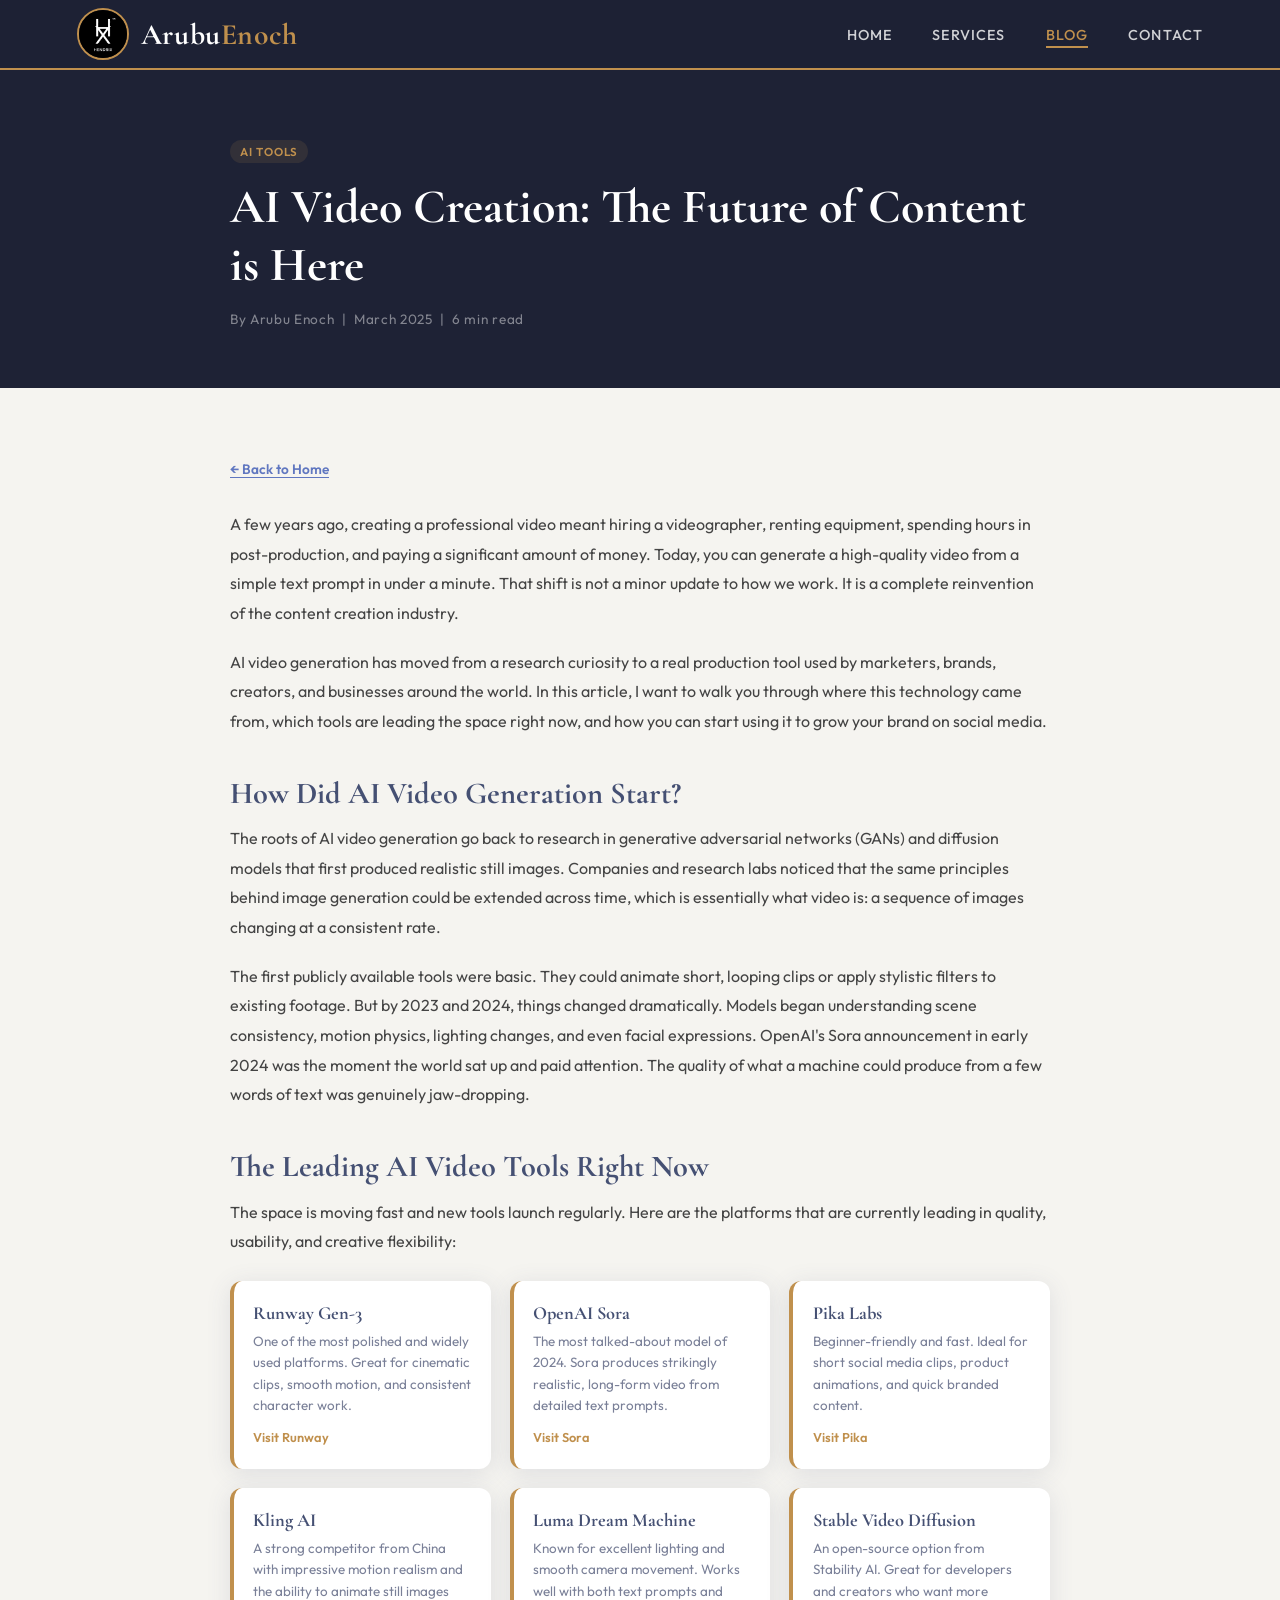
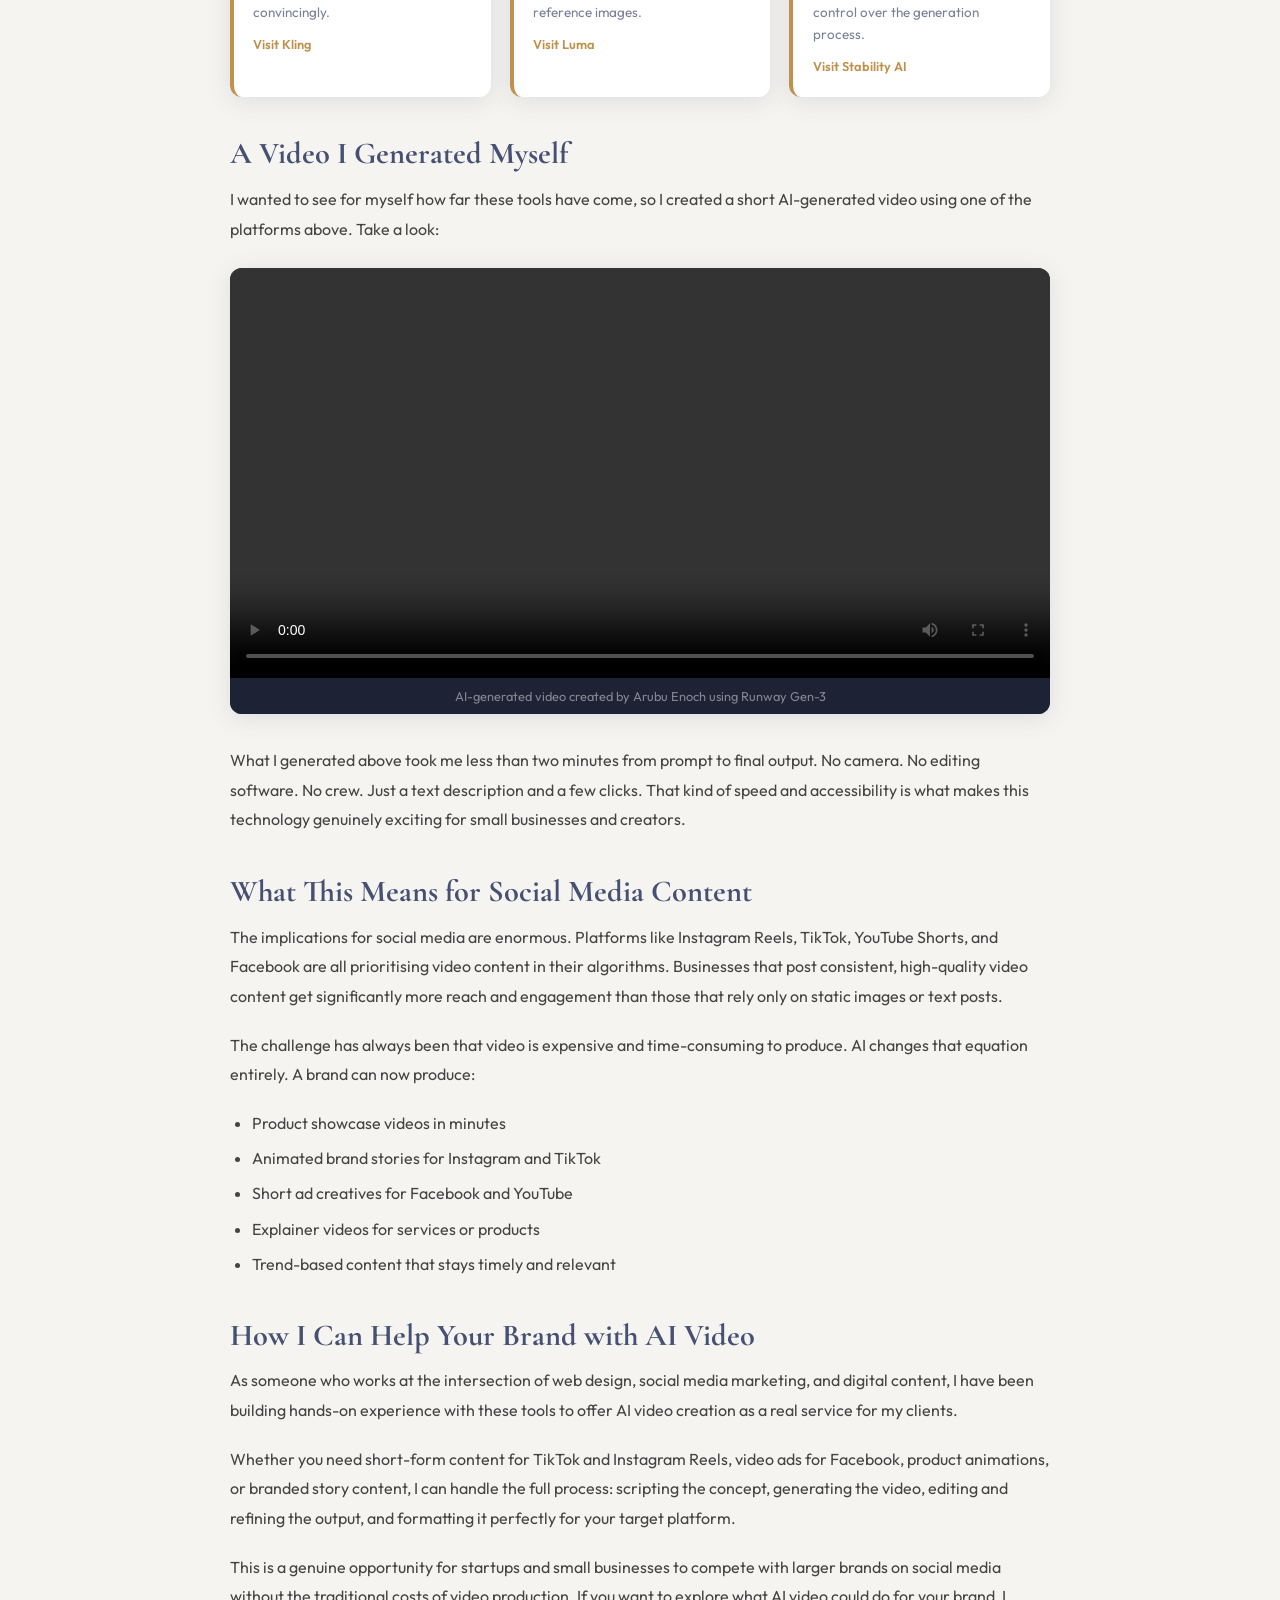
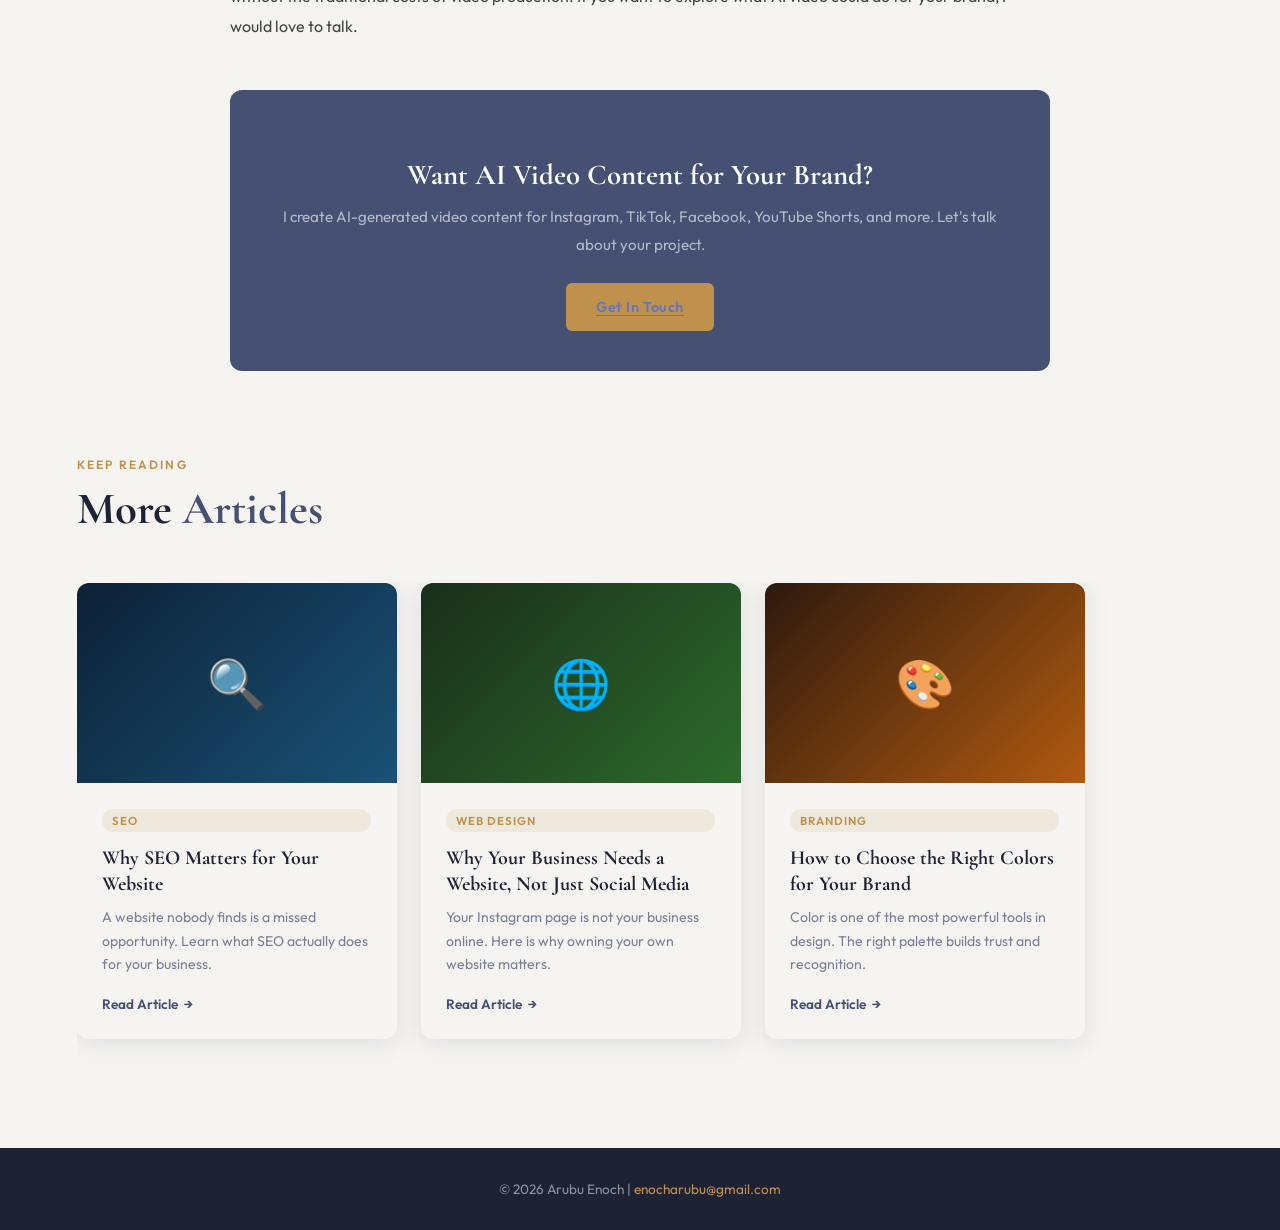
==== blog-ai-video.html @ d2c8e0e8 "Add files via upload" ====
<!DOCTYPE html>
<html lang="en">
<head>
  <meta charset="UTF-8" />
  <meta name="viewport" content="width=device-width, initial-scale=1.0" />
  <title>AI Video Creation | Arubu Enoch Blog</title>
  <meta name="description" content="A beginner-friendly guide to AI video creation tools like Runway, Sora, and Pika. Learn how AI is changing content creation." />
  <link rel="stylesheet" href="style.css" />
  <link rel="icon" type="image/jpeg" href="assets/logo.jpg" />
</head>
<body>

  <!-- NAV -->
  <nav>
    <a href="index.html" class="nav-logo">
      <img src="assets/logo.jpg" alt="Hendrix Logo" style="height:52px;width:52px;object-fit:cover;border-radius:50%;border:2px solid var(--gold);vertical-align:middle;margin-right:12px;" />Arubu <span>Enoch</span>
    </a>
    <button class="hamburger" id="hamburger" aria-label="Toggle menu">
      <span></span><span></span><span></span>
    </button>
    <ul class="nav-links" id="nav-links">
      <li><a href="index.html">Home</a></li>
      <li><a href="services.html">Services</a></li>
      <li><a href="blog-ai-video.html" class="active">Blog</a></li>
      <li><a href="contact.html">Contact</a></li>
    </ul>
  </nav>

  <!-- BLOG HERO -->
  <div class="blog-hero">
    <div class="blog-hero-inner">
      <span class="blog-tag">AI Tools</span>
      <h1>AI Video Creation: The Future of Content is Here</h1>
      <p class="blog-meta">By Arubu Enoch &nbsp;|&nbsp; March 2025 &nbsp;|&nbsp; 6 min read</p>
    </div>
  </div>

  <!-- BLOG BODY -->
  <div class="blog-body">
    <div class="blog-body-inner">

      <a href="index.html" class="blog-back">&#8592; Back to Home</a>

      <p>
        A few years ago, creating a professional video meant hiring a videographer, renting equipment,
        spending hours in post-production, and paying a significant amount of money. Today, you can
        generate a high-quality video from a simple text prompt in under a minute. That shift is not
        a minor update to how we work. It is a complete reinvention of the content creation industry.
      </p>

      <p>
        AI video generation has moved from a research curiosity to a real production tool used by marketers,
        brands, creators, and businesses around the world. In this article, I want to walk you through
        where this technology came from, which tools are leading the space right now, and how you can
        start using it to grow your brand on social media.
      </p>

      <h2>How Did AI Video Generation Start?</h2>

      <p>
        The roots of AI video generation go back to research in generative adversarial networks (GANs)
        and diffusion models that first produced realistic still images. Companies and research labs
        noticed that the same principles behind image generation could be extended across time, which is
        essentially what video is: a sequence of images changing at a consistent rate.
      </p>

      <p>
        The first publicly available tools were basic. They could animate short, looping clips or apply
        stylistic filters to existing footage. But by 2023 and 2024, things changed dramatically. Models
        began understanding scene consistency, motion physics, lighting changes, and even facial expressions.
        OpenAI's Sora announcement in early 2024 was the moment the world sat up and paid attention.
        The quality of what a machine could produce from a few words of text was genuinely jaw-dropping.
      </p>

      <h2>The Leading AI Video Tools Right Now</h2>

      <p>
        The space is moving fast and new tools launch regularly. Here are the platforms that are currently
        leading in quality, usability, and creative flexibility:
      </p>

      <div class="blog-tool-grid">

        <div class="blog-tool-card">
          <h4>Runway Gen-3</h4>
          <p>One of the most polished and widely used platforms. Great for cinematic clips, smooth motion, and consistent character work.</p>
          <a href="https://runwayml.com" target="_blank" rel="noopener">Visit Runway</a>
        </div>

        <div class="blog-tool-card">
          <h4>OpenAI Sora</h4>
          <p>The most talked-about model of 2024. Sora produces strikingly realistic, long-form video from detailed text prompts.</p>
          <a href="https://openai.com/sora" target="_blank" rel="noopener">Visit Sora</a>
        </div>

        <div class="blog-tool-card">
          <h4>Pika Labs</h4>
          <p>Beginner-friendly and fast. Ideal for short social media clips, product animations, and quick branded content.</p>
          <a href="https://pika.art" target="_blank" rel="noopener">Visit Pika</a>
        </div>

        <div class="blog-tool-card">
          <h4>Kling AI</h4>
          <p>A strong competitor from China with impressive motion realism and the ability to animate still images convincingly.</p>
          <a href="https://klingai.com" target="_blank" rel="noopener">Visit Kling</a>
        </div>

        <div class="blog-tool-card">
          <h4>Luma Dream Machine</h4>
          <p>Known for excellent lighting and smooth camera movement. Works well with both text prompts and reference images.</p>
          <a href="https://lumalabs.ai" target="_blank" rel="noopener">Visit Luma</a>
        </div>

        <div class="blog-tool-card">
          <h4>Stable Video Diffusion</h4>
          <p>An open-source option from Stability AI. Great for developers and creators who want more control over the generation process.</p>
          <a href="https://stability.ai" target="_blank" rel="noopener">Visit Stability AI</a>
        </div>

      </div>

      <h2>A Video I Generated Myself</h2>

      <p>
        I wanted to see for myself how far these tools have come, so I created a short AI-generated video
        using one of the platforms above. Take a look:
      </p>

      <!--
        ============================================================
        TO ADD YOUR VIDEO:
        1. Save your video file as "ai-video.mp4" in the assets/ folder
        2. The player below will automatically load it
        ============================================================
      -->
      <div class="blog-video-wrap">
        <video controls playsinline poster="">
          <source src="assets/ai-video.mp4" type="video/mp4" />
          Your browser does not support the video tag.
        </video>
        <div class="blog-video-label">AI-generated video created by Arubu Enoch using Runway Gen-3</div>
      </div>

      <p>
        What I generated above took me less than two minutes from prompt to final output. No camera.
        No editing software. No crew. Just a text description and a few clicks. That kind of speed and
        accessibility is what makes this technology genuinely exciting for small businesses and creators.
      </p>

      <h2>What This Means for Social Media Content</h2>

      <p>
        The implications for social media are enormous. Platforms like Instagram Reels, TikTok, YouTube Shorts,
        and Facebook are all prioritising video content in their algorithms. Businesses that post consistent,
        high-quality video content get significantly more reach and engagement than those that rely only on
        static images or text posts.
      </p>

      <p>
        The challenge has always been that video is expensive and time-consuming to produce. AI changes that
        equation entirely. A brand can now produce:
      </p>

      <ul>
        <li>Product showcase videos in minutes</li>
        <li>Animated brand stories for Instagram and TikTok</li>
        <li>Short ad creatives for Facebook and YouTube</li>
        <li>Explainer videos for services or products</li>
        <li>Trend-based content that stays timely and relevant</li>
      </ul>

      <h2>How I Can Help Your Brand with AI Video</h2>

      <p>
        As someone who works at the intersection of web design, social media marketing, and digital content,
        I have been building hands-on experience with these tools to offer AI video creation as a real
        service for my clients.
      </p>

      <p>
        Whether you need short-form content for TikTok and Instagram Reels, video ads for Facebook, product
        animations, or branded story content, I can handle the full process: scripting the concept,
        generating the video, editing and refining the output, and formatting it perfectly for your target
        platform.
      </p>

      <p>
        This is a genuine opportunity for startups and small businesses to compete with larger brands on
        social media without the traditional costs of video production. If you want to explore what AI
        video could do for your brand, I would love to talk.
      </p>

      <div class="blog-cta-box">
        <h3>Want AI Video Content for Your Brand?</h3>
        <p>I create AI-generated video content for Instagram, TikTok, Facebook, YouTube Shorts, and more. Let's talk about your project.</p>
        <a href="contact.html" class="btn btn-primary">Get In Touch</a>
      </div>

    </div>
  </div>

  <!-- MORE ARTICLES -->
  <section class="blog-section" style="background:var(--white); padding-top:0;">
    <div class="section-inner">
      <p class="section-label">Keep Reading</p>
      <h2 class="section-title">More <span>Articles</span></h2>
      <div class="blog-grid" id="blogGrid">

        <a href="blog-seo.html" class="blog-card">
          <div class="blog-card-img" style="background:linear-gradient(135deg,#0d2137,#1a5276);display:flex;align-items:center;justify-content:center;">
            <span style="font-size:3rem;">🔍</span>
          </div>
          <div class="blog-card-body">
            <span class="blog-tag">SEO</span>
            <h3>Why SEO Matters for Your Website</h3>
            <p>A website nobody finds is a missed opportunity. Learn what SEO actually does for your business.</p>
            <span class="read-more">Read Article <span>&#8594;</span></span>
          </div>
        </a>

        <a href="blog-website-vs-social.html" class="blog-card">
          <div class="blog-card-img" style="background:linear-gradient(135deg,#1a2e1a,#2d6a2d);display:flex;align-items:center;justify-content:center;">
            <span style="font-size:3rem;">🌐</span>
          </div>
          <div class="blog-card-body">
            <span class="blog-tag">Web Design</span>
            <h3>Why Your Business Needs a Website, Not Just Social Media</h3>
            <p>Your Instagram page is not your business online. Here is why owning your own website matters.</p>
            <span class="read-more">Read Article <span>&#8594;</span></span>
          </div>
        </a>

        <a href="blog-brand-colors.html" class="blog-card">
          <div class="blog-card-img" style="background:linear-gradient(135deg,#2e1a0e,#b05a10);display:flex;align-items:center;justify-content:center;">
            <span style="font-size:3rem;">🎨</span>
          </div>
          <div class="blog-card-body">
            <span class="blog-tag">Branding</span>
            <h3>How to Choose the Right Colors for Your Brand</h3>
            <p>Color is one of the most powerful tools in design. The right palette builds trust and recognition.</p>
            <span class="read-more">Read Article <span>&#8594;</span></span>
          </div>
        </a>

      </div>
    </div>
  </section>

  <!-- FOOTER -->
  <footer>
    <p>
      &copy; <span id="year"></span> Arubu Enoch |
      <a href="mailto:enocharubu@gmail.com">enocharubu@gmail.com</a>
    </p>
  </footer>

  <script>
    document.getElementById('year').textContent = new Date().getFullYear();
    const hamburger = document.getElementById('hamburger');
    const navLinks  = document.getElementById('nav-links');
    hamburger.addEventListener('click', () => navLinks.classList.toggle('open'));
    navLinks.querySelectorAll('a').forEach(a => a.addEventListener('click', () => navLinks.classList.remove('open')));
    const grid = document.getElementById('blogGrid');
    let isDown = false, startX, scrollLeft;
    grid.addEventListener('mousedown', e => { isDown = true; startX = e.pageX - grid.offsetLeft; scrollLeft = grid.scrollLeft; });
    grid.addEventListener('mouseleave', () => isDown = false);
    grid.addEventListener('mouseup', () => isDown = false);
    grid.addEventListener('mousemove', e => { if (!isDown) return; e.preventDefault(); grid.scrollLeft = scrollLeft - (e.pageX - grid.offsetLeft - startX); });
  </script>
</body>
</html>
---- style.css ----
@import url('https://fonts.googleapis.com/css2?family=Cormorant+Garamond:ital,wght@0,400;0,600;0,700;1,400&family=Outfit:wght@300;400;500;600&display=swap');

/* =============================================
   CSS VARIABLES – edit colors here in one place
   ============================================= */
:root {
  --navy:   #455073;
  --gold:   #c0904d;
  --blue:   #6077c0;
  --white:  #f5f4f0;
  --dark:   #1e2235;
  --mid:    #7a8098;
  --card-bg:#ffffff;
  --shadow: 0 4px 24px rgba(69,80,115,0.13);
  --radius: 12px;
  --nav-h:  70px;
}

/* =============================================
   RESET & BASE
   ============================================= */
*, *::before, *::after { box-sizing: border-box; margin: 0; padding: 0; }

html { scroll-behavior: smooth; }

body {
  font-family: 'Outfit', sans-serif;
  background: var(--white);
  color: var(--dark);
  min-height: 100vh;
  overflow-x: hidden;
}

h1, h2, h3, h4 {
  font-family: 'Cormorant Garamond', serif;
  font-weight: 700;
  line-height: 1.15;
}

a { text-decoration: none; color: inherit; }
img { max-width: 100%; display: block; }

/* =============================================
   NAVIGATION
   ============================================= */
nav {
  position: fixed;
  top: 0; left: 0; right: 0;
  height: var(--nav-h);
  background: rgba(30,34,53,0.96);
  backdrop-filter: blur(10px);
  z-index: 100;
  display: flex;
  align-items: center;
  padding: 0 6%;
  justify-content: space-between;
  border-bottom: 2px solid var(--gold);
}

.nav-logo {
  font-family: 'Cormorant Garamond', serif;
  font-size: 1.85rem;
  font-weight: 700;
  color: #fff;
  letter-spacing: 0.02em;
  display: flex;
  align-items: center;
}

.nav-logo span { color: var(--gold); }

.nav-links {
  display: flex;
  gap: 2.5rem;
  list-style: none;
}

.nav-links a {
  color: rgba(255,255,255,0.8);
  font-size: 0.9rem;
  font-weight: 500;
  letter-spacing: 0.08em;
  text-transform: uppercase;
  transition: color 0.2s;
  position: relative;
}

.nav-links a::after {
  content: '';
  position: absolute;
  bottom: -4px; left: 0; right: 0;
  height: 2px;
  background: var(--gold);
  transform: scaleX(0);
  transform-origin: left;
  transition: transform 0.25s ease;
}

.nav-links a:hover, .nav-links a.active { color: var(--gold); }
.nav-links a:hover::after, .nav-links a.active::after { transform: scaleX(1); }

/* Hamburger */
.hamburger {
  display: none;
  flex-direction: column;
  gap: 5px;
  cursor: pointer;
  background: none;
  border: none;
  padding: 4px;
}

.hamburger span {
  display: block;
  width: 24px;
  height: 2px;
  background: #fff;
  border-radius: 2px;
  transition: all 0.3s;
}

/* =============================================
   HERO SECTION
   ============================================= */
.hero {
  min-height: 100vh;
  background: var(--dark);
  display: flex;
  align-items: center;
  padding: calc(var(--nav-h) + 60px) 6% 80px;
  position: relative;
  overflow: hidden;
}

.hero::before {
  content: '';
  position: absolute;
  top: -80px; right: -80px;
  width: 520px; height: 520px;
  background: radial-gradient(circle, rgba(96,119,192,0.2) 0%, transparent 70%);
  pointer-events: none;
}

.hero::after {
  content: '';
  position: absolute;
  bottom: -60px; left: 10%;
  width: 400px; height: 400px;
  background: radial-gradient(circle, rgba(192,144,77,0.12) 0%, transparent 70%);
  pointer-events: none;
}

.hero-inner {
  display: grid;
  grid-template-columns: 1fr 1fr;
  gap: 5rem;
  align-items: center;
  width: 100%;
  max-width: 1200px;
  margin: 0 auto;
  position: relative;
  z-index: 1;
}

.hero-text .tag {
  display: inline-block;
  background: var(--gold);
  color: #fff;
  font-size: 0.75rem;
  font-weight: 600;
  letter-spacing: 0.15em;
  text-transform: uppercase;
  padding: 5px 14px;
  border-radius: 20px;
  margin-bottom: 1.5rem;
}

.hero-text h1 {
  font-size: clamp(2.8rem, 5vw, 4.2rem);
  color: #fff;
  margin-bottom: 0.4rem;
}

.hero-text h1 span { color: var(--gold); }

.hero-text .subtitle {
  font-family: 'Outfit', sans-serif;
  font-size: 1.1rem;
  color: var(--blue);
  font-weight: 400;
  letter-spacing: 0.04em;
  margin-bottom: 1.4rem;
}

.hero-text p {
  color: rgba(255,255,255,0.65);
  font-size: 1rem;
  line-height: 1.75;
  max-width: 460px;
  margin-bottom: 2.2rem;
}

.hero-btns {
  display: flex;
  gap: 1rem;
  flex-wrap: wrap;
}

/* =============================================
   BUTTONS
   ============================================= */
.btn {
  display: inline-flex;
  align-items: center;
  gap: 8px;
  padding: 13px 28px;
  border-radius: 6px;
  font-family: 'Outfit', sans-serif;
  font-size: 0.9rem;
  font-weight: 600;
  letter-spacing: 0.04em;
  cursor: pointer;
  transition: all 0.25s ease;
  border: 2px solid transparent;
}

.btn-primary {
  background: var(--gold);
  color: #fff;
}

.btn-primary:hover {
  background: transparent;
  border-color: var(--gold);
  color: var(--gold);
}

.btn-outline {
  background: transparent;
  border-color: rgba(255,255,255,0.3);
  color: #fff;
}

.btn-outline:hover {
  border-color: var(--blue);
  color: var(--blue);
}

.btn-dark {
  background: var(--navy);
  color: #fff;
}

.btn-dark:hover {
  background: var(--dark);
}

/* =============================================
   HERO PHOTO
   ============================================= */
.hero-photo-wrap {
  display: flex;
  justify-content: center;
  position: relative;
}

.hero-photo-wrap::before {
  content: '';
  position: absolute;
  inset: -12px;
  border: 2px solid var(--gold);
  border-radius: var(--radius);
  opacity: 0.4;
  transform: rotate(3deg);
}

.hero-photo {
  width: 340px;
  height: 420px;
  object-fit: cover;
  object-position: top center;
  border-radius: var(--radius);
  box-shadow: 0 20px 60px rgba(0,0,0,0.4);
  position: relative;
  z-index: 1;
}

.hero-photo-placeholder {
  width: 340px;
  height: 420px;
  border-radius: var(--radius);
  background: var(--navy);
  display: flex;
  flex-direction: column;
  align-items: center;
  justify-content: center;
  color: rgba(255,255,255,0.4);
  font-size: 0.85rem;
  gap: 12px;
  position: relative;
  z-index: 1;
}

.hero-photo-placeholder svg { opacity: 0.3; }

/* =============================================
   SECTION COMMON
   ============================================= */
section { padding: 90px 6%; }

.section-inner {
  max-width: 1200px;
  margin: 0 auto;
}

.section-label {
  font-size: 0.75rem;
  font-weight: 600;
  letter-spacing: 0.18em;
  text-transform: uppercase;
  color: var(--gold);
  margin-bottom: 0.75rem;
}

.section-title {
  font-size: clamp(2rem, 3.5vw, 2.8rem);
  color: var(--dark);
  margin-bottom: 1.2rem;
}

.section-title span { color: var(--navy); }

.section-sub {
  color: var(--mid);
  font-size: 1rem;
  line-height: 1.7;
  max-width: 560px;
}

/* =============================================
   ABOUT SECTION (homepage)
   ============================================= */
.about-section {
  background: #fff;
}

.about-grid {
  display: grid;
  grid-template-columns: 1fr 1fr;
  gap: 5rem;
  align-items: center;
}

.about-img-wrap {
  position: relative;
  display: flex;
  justify-content: center;
  align-items: center;
}

.about-img-wrap::after {
  content: '';
  position: absolute;
  bottom: -16px; left: -16px;
  width: 100%;
  height: 100%;
  border: 3px solid var(--gold);
  border-radius: var(--radius);
  z-index: 0;
  opacity: 0.4;
}

.about-img {
  width: 100%;
  max-width: 420px;
  max-height: 480px;
  object-fit: cover;
  object-position: center top;
  border-radius: var(--radius);
  position: relative;
  z-index: 1;
  box-shadow: var(--shadow);
  display: block;
  margin: 0 auto;
}

.about-content { padding-left: 1rem; }

.about-content h2 {
  font-size: 2.4rem;
  margin-bottom: 1.2rem;
  color: var(--dark);
}

.about-content p {
  color: var(--mid);
  line-height: 1.8;
  margin-bottom: 1.2rem;
}

.about-stats {
  display: flex;
  gap: 2rem;
  margin-top: 2rem;
}

.stat-item {
  text-align: center;
}

.stat-item .num {
  font-family: 'Cormorant Garamond', serif;
  font-size: 2.2rem;
  font-weight: 700;
  color: var(--gold);
  line-height: 1;
}

.stat-item .label {
  font-size: 0.78rem;
  color: var(--mid);
  letter-spacing: 0.06em;
  text-transform: uppercase;
  margin-top: 4px;
}

/* =============================================
   SERVICES PREVIEW (homepage)
   ============================================= */
.services-preview {
  background: var(--dark);
}

.services-preview .section-title { color: #fff; }

.services-grid {
  display: grid;
  grid-template-columns: repeat(auto-fill, minmax(220px, 1fr));
  gap: 1.5rem;
  margin-top: 3rem;
}

.service-card {
  background: rgba(255,255,255,0.04);
  border: 1px solid rgba(255,255,255,0.08);
  border-radius: var(--radius);
  padding: 2rem 1.5rem;
  transition: all 0.3s ease;
  position: relative;
  overflow: hidden;
}

.service-card::before {
  content: '';
  position: absolute;
  top: 0; left: 0; right: 0;
  height: 3px;
  background: var(--gold);
  transform: scaleX(0);
  transform-origin: left;
  transition: transform 0.3s ease;
}

.service-card:hover {
  background: rgba(255,255,255,0.08);
  transform: translateY(-4px);
}

.service-card:hover::before { transform: scaleX(1); }

.service-icon {
  font-size: 1.8rem;
  margin-bottom: 1rem;
}

.service-card h3 {
  font-size: 1.05rem;
  color: #fff;
  margin-bottom: 0.7rem;
}

.service-card p {
  font-size: 0.87rem;
  color: rgba(255,255,255,0.5);
  line-height: 1.65;
}

/* =============================================
   PORTFOLIO HIGHLIGHTS (homepage)
   ============================================= */
.portfolio-section {
  background: var(--white);
}

.portfolio-grid {
  display: grid;
  grid-template-columns: 1fr 1fr;
  gap: 2rem;
  margin-top: 3rem;
}

.portfolio-card {
  border-radius: var(--radius);
  overflow: hidden;
  box-shadow: var(--shadow);
  background: #fff;
  transition: transform 0.3s ease, box-shadow 0.3s ease;
}

.portfolio-card:hover {
  transform: translateY(-6px);
  box-shadow: 0 12px 40px rgba(69,80,115,0.2);
}

.portfolio-card-img {
  width: 100%;
  height: 200px;
  background: var(--navy);
  display: flex;
  align-items: center;
  justify-content: center;
  color: rgba(255,255,255,0.3);
  font-size: 0.85rem;
  overflow: hidden;
  position: relative;
}

.portfolio-card-body {
  padding: 1.5rem;
}

.portfolio-card h3 {
  font-size: 1.3rem;
  color: var(--dark);
  margin-bottom: 0.5rem;
}

.portfolio-card p {
  font-size: 0.87rem;
  color: var(--mid);
  line-height: 1.6;
}

.portfolio-tag {
  display: inline-block;
  background: rgba(96,119,192,0.12);
  color: var(--blue);
  font-size: 0.72rem;
  font-weight: 600;
  letter-spacing: 0.08em;
  text-transform: uppercase;
  padding: 4px 10px;
  border-radius: 20px;
  margin-bottom: 0.8rem;
}

/* =============================================
   CTA STRIP
   ============================================= */
.cta-strip {
  background: var(--navy);
  padding: 70px 6%;
  text-align: center;
}

.cta-strip h2 {
  font-size: 2.2rem;
  color: #fff;
  margin-bottom: 1rem;
}

.cta-strip p {
  color: rgba(255,255,255,0.6);
  margin-bottom: 2rem;
  font-size: 1rem;
}

/* =============================================
   SERVICES PAGE
   ============================================= */
.page-hero {
  background: var(--dark);
  padding: calc(var(--nav-h) + 80px) 6% 80px;
  text-align: center;
}

.page-hero h1 {
  font-size: clamp(2.5rem, 5vw, 3.8rem);
  color: #fff;
  margin-bottom: 1rem;
}

.page-hero p {
  color: rgba(255,255,255,0.6);
  font-size: 1.05rem;
  max-width: 560px;
  margin: 0 auto;
  line-height: 1.75;
}

.services-full {
  background: var(--white);
  padding: 90px 6%;
}

.services-full-grid {
  display: grid;
  grid-template-columns: repeat(auto-fill, minmax(300px, 1fr));
  gap: 2rem;
  margin-top: 3rem;
}

.service-card-full {
  background: #fff;
  border-radius: var(--radius);
  padding: 2.5rem 2rem;
  box-shadow: var(--shadow);
  border-bottom: 3px solid transparent;
  transition: all 0.3s ease;
}

.service-card-full:hover {
  border-bottom-color: var(--gold);
  transform: translateY(-5px);
}

.service-num {
  font-family: 'Cormorant Garamond', serif;
  font-size: 3rem;
  font-weight: 700;
  color: rgba(69,80,115,0.12);
  line-height: 1;
  margin-bottom: 0.5rem;
}

.service-card-full h3 {
  font-size: 1.4rem;
  color: var(--dark);
  margin-bottom: 0.8rem;
}

.service-card-full p {
  color: var(--mid);
  font-size: 0.92rem;
  line-height: 1.75;
  margin-bottom: 1.2rem;
}

.service-features {
  list-style: none;
  display: flex;
  flex-direction: column;
  gap: 8px;
}

.service-features li {
  font-size: 0.85rem;
  color: var(--navy);
  font-weight: 500;
  display: flex;
  align-items: center;
  gap: 8px;
}

.service-features li::before {
  content: '';
  display: block;
  width: 6px;
  height: 6px;
  border-radius: 50%;
  background: var(--gold);
  flex-shrink: 0;
}

/* =============================================
   CONTACT PAGE
   ============================================= */
.contact-section {
  background: var(--white);
  padding: 90px 6%;
}

.contact-grid {
  display: grid;
  grid-template-columns: 1fr 1.4fr;
  gap: 4rem;
  max-width: 1100px;
  margin: 0 auto;
}

.contact-info h2 {
  font-size: 2.2rem;
  color: var(--dark);
  margin-bottom: 1rem;
}

.contact-info p {
  color: var(--mid);
  line-height: 1.75;
  font-size: 0.95rem;
  margin-bottom: 2rem;
}

.contact-items {
  display: flex;
  flex-direction: column;
  gap: 1.2rem;
  margin-bottom: 2.5rem;
}

.contact-item {
  display: flex;
  align-items: center;
  gap: 14px;
}

.contact-item-icon {
  width: 44px;
  height: 44px;
  border-radius: 50%;
  background: rgba(69,80,115,0.1);
  display: flex;
  align-items: center;
  justify-content: center;
  flex-shrink: 0;
  font-size: 1.1rem;
}

.contact-item-text .label {
  font-size: 0.75rem;
  text-transform: uppercase;
  letter-spacing: 0.1em;
  color: var(--mid);
  margin-bottom: 2px;
}

.contact-item-text a,
.contact-item-text span {
  font-size: 0.95rem;
  color: var(--dark);
  font-weight: 500;
}

.contact-item-text a:hover { color: var(--gold); }

.social-links {
  display: flex;
  gap: 1rem;
  flex-wrap: wrap;
}

.social-link {
  display: inline-flex;
  align-items: center;
  gap: 8px;
  padding: 9px 18px;
  border-radius: 6px;
  font-size: 0.85rem;
  font-weight: 600;
  border: 1.5px solid;
  transition: all 0.25s;
}

.social-link.fb {
  border-color: #1877f2;
  color: #1877f2;
}
.social-link.fb:hover { background: #1877f2; color: #fff; }

.social-link.ig {
  border-color: #e1306c;
  color: #e1306c;
}
.social-link.ig:hover { background: #e1306c; color: #fff; }

.social-link.wa {
  border-color: #25d366;
  color: #25d366;
}
.social-link.wa:hover { background: #25d366; color: #fff; }

/* =============================================
   CONTACT FORM
   ============================================= */
.contact-form-wrap {
  background: #fff;
  border-radius: var(--radius);
  padding: 2.5rem;
  box-shadow: var(--shadow);
}

.contact-form-wrap h3 {
  font-size: 1.6rem;
  color: var(--dark);
  margin-bottom: 1.8rem;
}

.form-row {
  display: grid;
  grid-template-columns: 1fr 1fr;
  gap: 1rem;
}

.form-group {
  margin-bottom: 1.2rem;
}

.form-group label {
  display: block;
  font-size: 0.8rem;
  font-weight: 600;
  letter-spacing: 0.07em;
  text-transform: uppercase;
  color: var(--navy);
  margin-bottom: 7px;
}

.form-group input,
.form-group select,
.form-group textarea {
  width: 100%;
  padding: 12px 16px;
  border: 1.5px solid #e0dfd8;
  border-radius: 8px;
  font-family: 'Outfit', sans-serif;
  font-size: 0.93rem;
  color: var(--dark);
  background: var(--white);
  transition: border-color 0.2s;
  outline: none;
}

.form-group input:focus,
.form-group select:focus,
.form-group textarea:focus {
  border-color: var(--blue);
  background: #fff;
}

.form-group textarea {
  resize: vertical;
  min-height: 130px;
}

.form-submit {
  width: 100%;
  padding: 14px;
  background: var(--navy);
  color: #fff;
  border: none;
  border-radius: 8px;
  font-family: 'Outfit', sans-serif;
  font-size: 1rem;
  font-weight: 600;
  cursor: pointer;
  transition: background 0.25s;
  letter-spacing: 0.04em;
}

.form-submit:hover { background: var(--gold); }

.form-success {
  display: none;
  background: rgba(37,211,102,0.1);
  border: 1.5px solid #25d366;
  border-radius: 8px;
  padding: 14px;
  color: #1a7a42;
  font-size: 0.9rem;
  text-align: center;
  margin-top: 1rem;
}

/* =============================================
   FOOTER
   ============================================= */
footer {
  background: var(--dark);
  color: rgba(255,255,255,0.5);
  text-align: center;
  padding: 32px 6%;
  font-size: 0.85rem;
}

footer a { color: var(--gold); }

/* =============================================
   ANIMATIONS
   ============================================= */
@keyframes fadeUp {
  from { opacity: 0; transform: translateY(28px); }
  to   { opacity: 1; transform: translateY(0); }
}

.fade-up {
  opacity: 0;
  animation: fadeUp 0.65s ease forwards;
}

.delay-1 { animation-delay: 0.15s; }
.delay-2 { animation-delay: 0.30s; }
.delay-3 { animation-delay: 0.45s; }
.delay-4 { animation-delay: 0.60s; }

/* =============================================
   RESPONSIVE
   ============================================= */
@media (max-width: 900px) {
  .hero-inner      { grid-template-columns: 1fr; text-align: center; gap: 3rem; }
  .hero-photo-wrap { order: -1; }
  .hero-text p     { margin: 0 auto 2.2rem; }
  .hero-btns       { justify-content: center; }
  .about-grid      { grid-template-columns: 1fr; gap: 3rem; }
  .about-content   { padding-left: 0; }
  .portfolio-grid  { grid-template-columns: 1fr; }
  .contact-grid    { grid-template-columns: 1fr; gap: 3rem; }
  .form-row        { grid-template-columns: 1fr; }
}

@media (max-width: 680px) {
  .nav-links { display: none; }
  .nav-links.open {
    display: flex;
    flex-direction: column;
    position: fixed;
    top: var(--nav-h);
    left: 0; right: 0;
    background: var(--dark);
    padding: 1.5rem 6%;
    gap: 1.4rem;
    border-top: 1px solid rgba(255,255,255,0.08);
  }
  .hamburger { display: flex; }
  .hero-photo, .hero-photo-placeholder { width: 260px; height: 320px; }
  .services-grid { grid-template-columns: 1fr; }
}

/* =============================================
   BLOG PREVIEW SECTION (homepage)
   ============================================= */
.blog-section { background: #fff; padding: 90px 6%; }

.blog-grid {
  display: flex;
  flex-direction: row;
  gap: 1.5rem;
  margin-top: 3rem;
  overflow-x: auto;
  scroll-snap-type: x mandatory;
  -webkit-overflow-scrolling: touch;
  padding-bottom: 1.2rem;
  cursor: grab;
}

.blog-grid:active { cursor: grabbing; }

/* Scrollbar styling */
.blog-grid::-webkit-scrollbar { height: 5px; }
.blog-grid::-webkit-scrollbar-track { background: #eee; border-radius: 10px; }
.blog-grid::-webkit-scrollbar-thumb { background: var(--gold); border-radius: 10px; }

.blog-card {
  border-radius: var(--radius);
  overflow: hidden;
  box-shadow: var(--shadow);
  background: var(--white);
  transition: transform 0.3s ease, box-shadow 0.3s ease;
  display: flex;
  flex-direction: column;
  text-decoration: none;
  min-width: 300px;
  max-width: 320px;
  flex-shrink: 0;
  scroll-snap-align: start;
}

.blog-card:hover { transform: translateY(-6px); box-shadow: 0 12px 40px rgba(69,80,115,0.2); }

.blog-card-img { width: 100%; height: 200px; object-fit: cover; display: block; background: var(--navy); }

.blog-card-img-placeholder {
  width: 100%; height: 200px;
  display: flex; align-items: center; justify-content: center;
  font-size: 0.85rem; color: rgba(255,255,255,0.4);
}

.blog-card-body { padding: 1.6rem; flex: 1; display: flex; flex-direction: column; }

.blog-tag {
  display: inline-block;
  background: rgba(192,144,77,0.12);
  color: var(--gold);
  font-size: 0.72rem; font-weight: 600; letter-spacing: 0.08em;
  text-transform: uppercase; padding: 4px 10px; border-radius: 20px; margin-bottom: 0.8rem;
}

.blog-card h3 { font-size: 1.25rem; color: var(--dark); margin-bottom: 0.6rem; line-height: 1.3; }
.blog-card p { font-size: 0.88rem; color: var(--mid); line-height: 1.65; flex: 1; margin-bottom: 1.2rem; }

.blog-card .read-more {
  display: inline-flex; align-items: center; gap: 6px;
  font-size: 0.85rem; font-weight: 600; color: var(--navy); transition: color 0.2s, gap 0.2s;
}
.blog-card .read-more:hover { color: var(--gold); gap: 10px; }

/* =============================================
   BLOG POST PAGES
   ============================================= */
.blog-hero { background: var(--dark); padding: calc(var(--nav-h) + 70px) 6% 60px; }
.blog-hero-inner { max-width: 820px; margin: 0 auto; }
.blog-hero .blog-tag { margin-bottom: 1rem; }
.blog-hero h1 { font-size: clamp(2rem, 4vw, 3rem); color: #fff; margin-bottom: 1rem; line-height: 1.2; }
.blog-hero .blog-meta { font-size: 0.85rem; color: rgba(255,255,255,0.45); letter-spacing: 0.05em; }

.blog-body { background: var(--white); padding: 70px 6%; }
.blog-body-inner { max-width: 820px; margin: 0 auto; }

.blog-body-inner h2 {
  font-family: 'Cormorant Garamond', serif; font-size: 1.9rem;
  color: var(--navy); margin: 2.5rem 0 0.8rem;
}
.blog-body-inner h3 {
  font-family: 'Cormorant Garamond', serif; font-size: 1.4rem;
  color: var(--dark); margin: 1.8rem 0 0.6rem;
}
.blog-body-inner p { font-size: 1rem; color: #444; line-height: 1.85; margin-bottom: 1.2rem; }
.blog-body-inner a { color: var(--blue); text-decoration: underline; text-underline-offset: 3px; }
.blog-body-inner a:hover { color: var(--gold); }
.blog-body-inner ul { margin: 0.8rem 0 1.2rem 1.4rem; }
.blog-body-inner ul li { font-size: 1rem; color: #444; line-height: 1.8; margin-bottom: 0.4rem; }

.blog-tool-grid {
  display: grid; grid-template-columns: repeat(auto-fill, minmax(220px, 1fr));
  gap: 1.2rem; margin: 1.5rem 0 2rem;
}
.blog-tool-card {
  background: #fff; border-radius: var(--radius); padding: 1.4rem 1.2rem;
  box-shadow: var(--shadow); border-left: 4px solid var(--gold); transition: transform 0.2s;
}
.blog-tool-card:hover { transform: translateY(-3px); }
.blog-tool-card h4 { font-family: 'Cormorant Garamond', serif; font-size: 1.15rem; color: var(--navy); margin-bottom: 0.4rem; }
.blog-tool-card p { font-size: 0.84rem; color: var(--mid); line-height: 1.6; margin-bottom: 0.6rem; }
.blog-tool-card a { font-size: 0.8rem; font-weight: 600; color: var(--gold); text-decoration: none; }
.blog-tool-card a:hover { color: var(--navy); }

.blog-video-wrap { border-radius: var(--radius); overflow: hidden; background: var(--dark); margin: 1.5rem 0 2rem; box-shadow: var(--shadow); }
.blog-video-wrap video { width: 100%; display: block; max-height: 460px; }
.blog-video-label { padding: 10px 16px; font-size: 0.8rem; color: rgba(255,255,255,0.45); background: var(--dark); text-align: center; }

.blog-cta-box { background: var(--navy); border-radius: var(--radius); padding: 2.5rem 2rem; text-align: center; margin: 3rem 0 1rem; }
.blog-cta-box h3 { font-family: 'Cormorant Garamond', serif; font-size: 1.8rem; color: #fff; margin-bottom: 0.7rem; }
.blog-cta-box p { color: rgba(255,255,255,0.6); font-size: 0.95rem; margin-bottom: 1.5rem; }

.blog-back { display: inline-flex; align-items: center; gap: 6px; font-size: 0.85rem; font-weight: 600; color: var(--mid); margin-bottom: 2rem; transition: color 0.2s; }
.blog-back:hover { color: var(--gold); }

@media (max-width: 680px) { .blog-card { min-width: 270px; max-width: 270px; } }
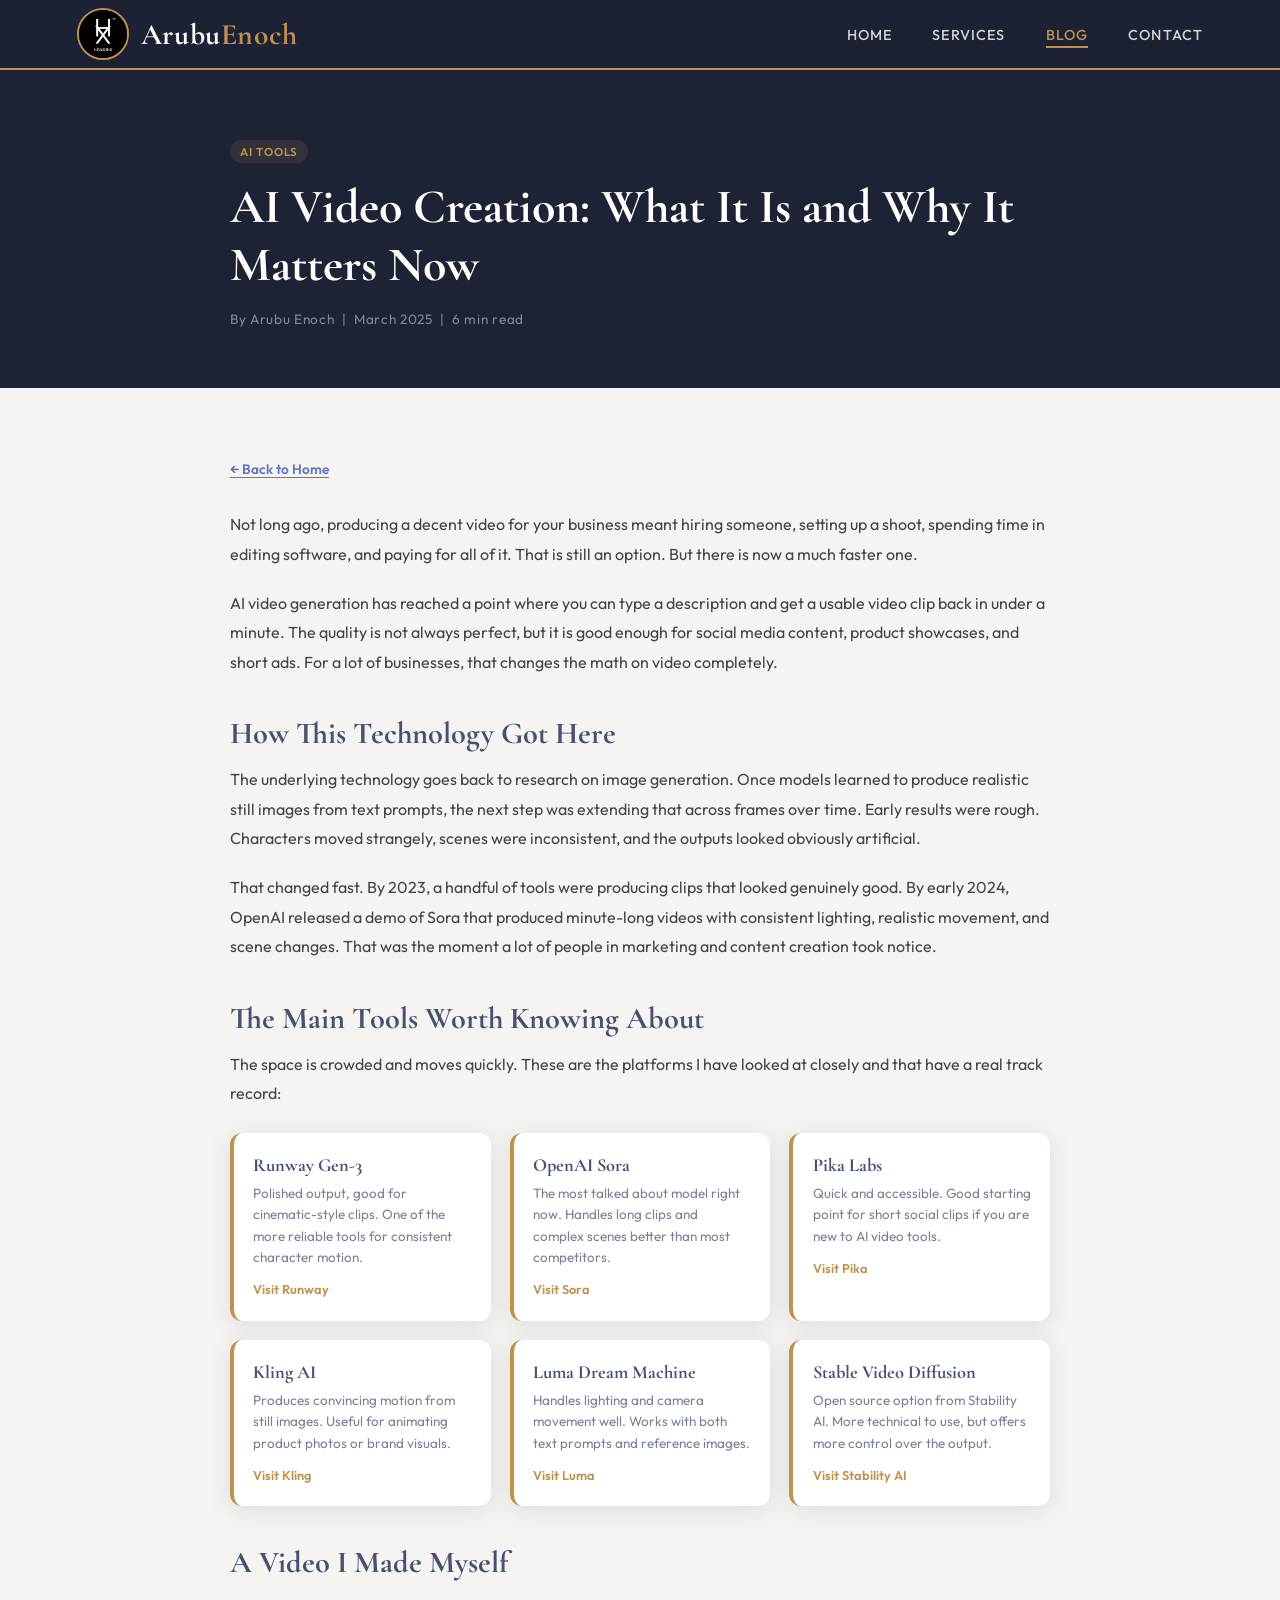
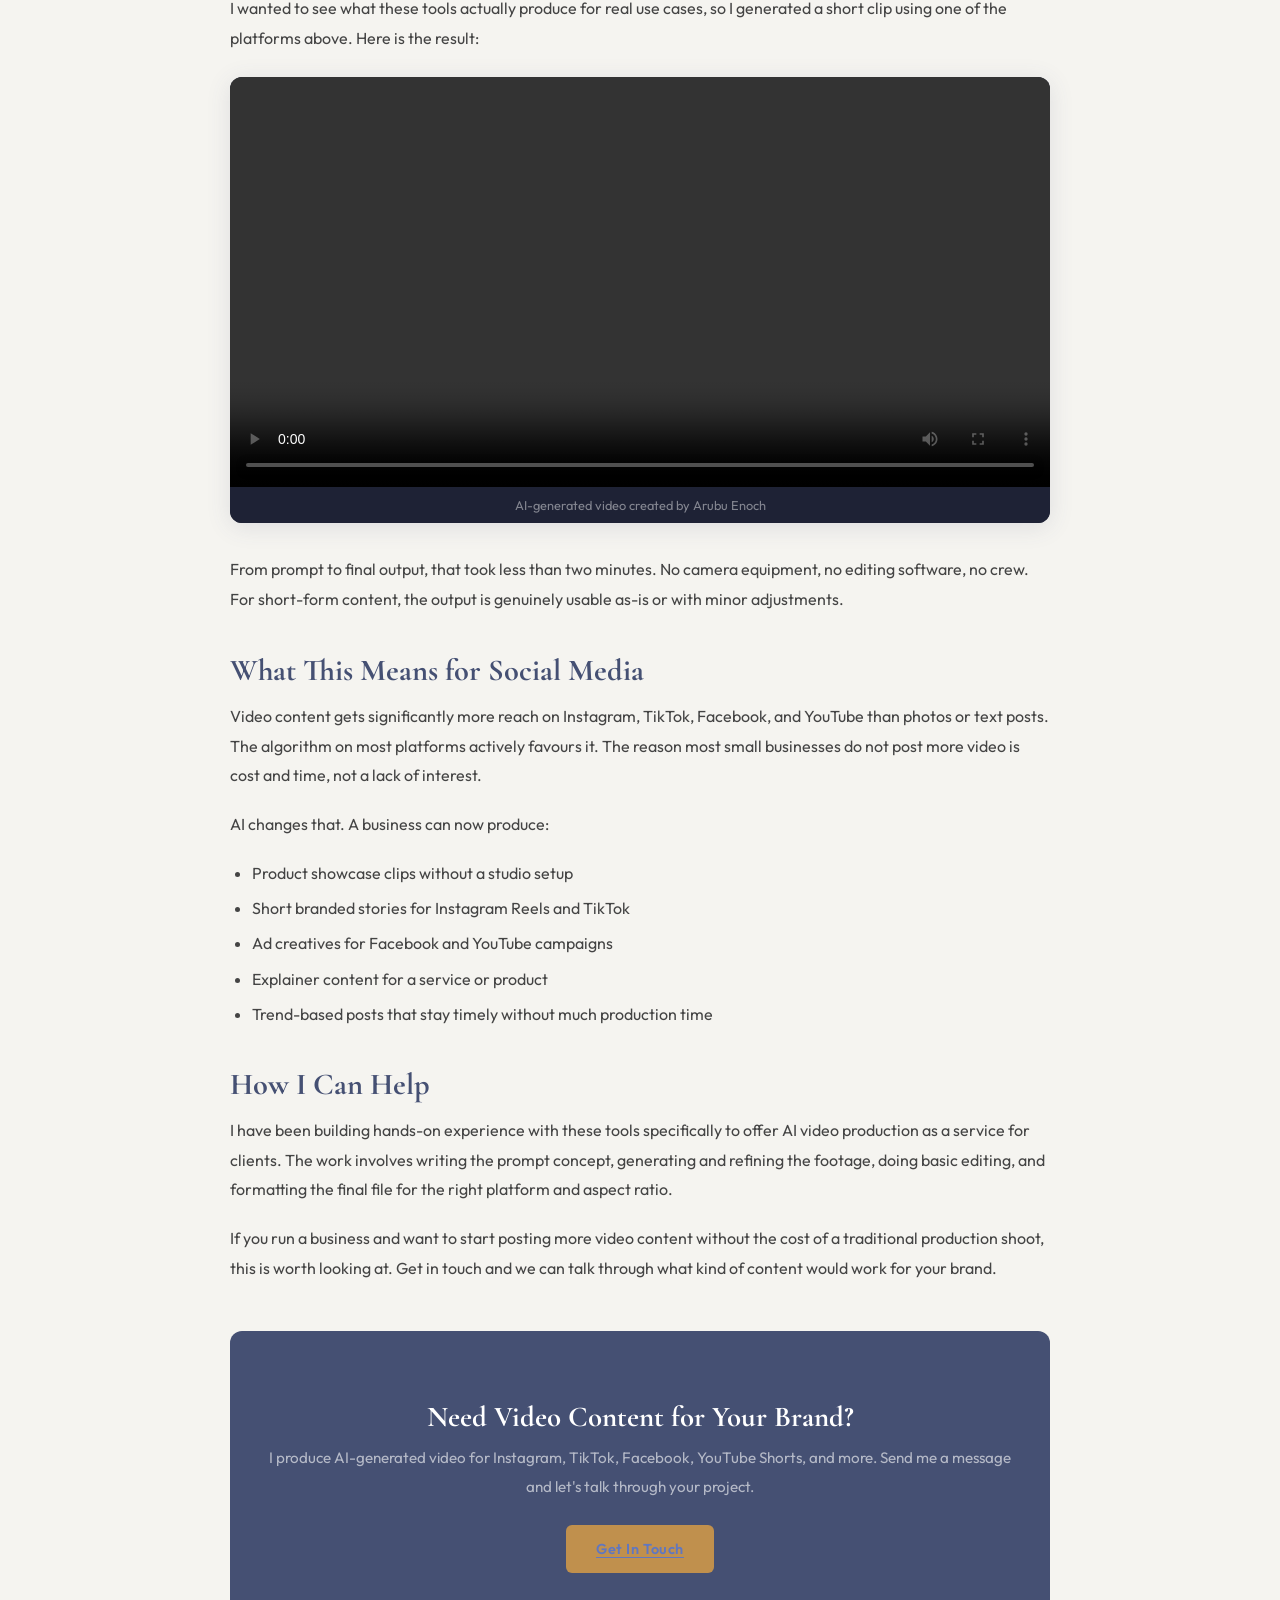
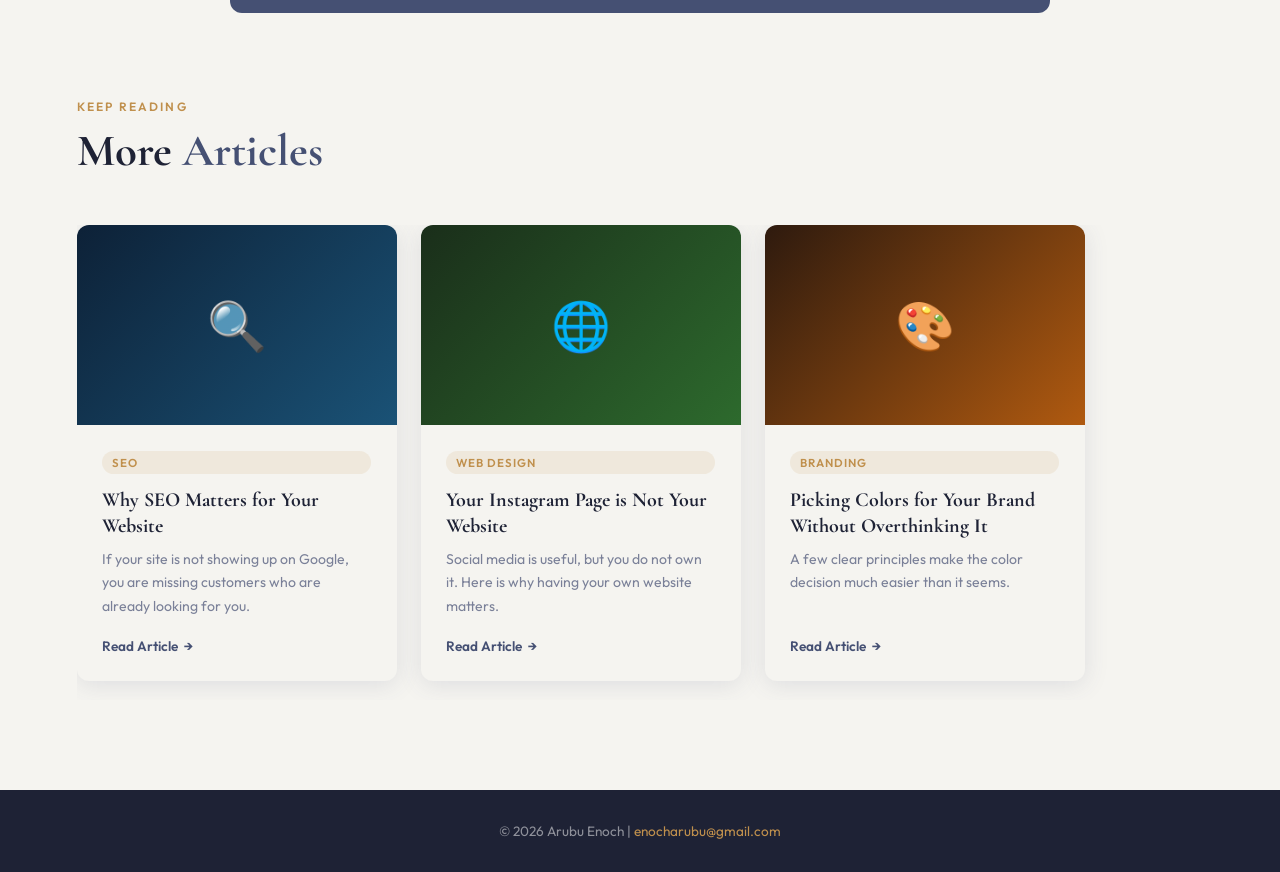
==== commit 128fbbd0: "Add files via upload" ====
--- a/blog-ai-video.html
+++ b/blog-ai-video.html
@@ -4,13 +4,12 @@
   <meta charset="UTF-8" />
   <meta name="viewport" content="width=device-width, initial-scale=1.0" />
   <title>AI Video Creation | Arubu Enoch Blog</title>
-  <meta name="description" content="A beginner-friendly guide to AI video creation tools like Runway, Sora, and Pika. Learn how AI is changing content creation." />
+  <meta name="description" content="An honest look at AI video generation tools, how the technology developed, and how I use it for client work." />
   <link rel="stylesheet" href="style.css" />
   <link rel="icon" type="image/jpeg" href="assets/logo.jpg" />
 </head>
 <body>
 
-  <!-- NAV -->
   <nav>
     <a href="index.html" class="nav-logo">
       <img src="assets/logo.jpg" alt="Hendrix Logo" style="height:52px;width:52px;object-fit:cover;border-radius:50%;border:2px solid var(--gold);vertical-align:middle;margin-right:12px;" />Arubu <span>Enoch</span>
@@ -26,232 +25,197 @@
     </ul>
   </nav>
 
-  <!-- BLOG HERO -->
   <div class="blog-hero">
     <div class="blog-hero-inner">
       <span class="blog-tag">AI Tools</span>
-      <h1>AI Video Creation: The Future of Content is Here</h1>
+      <h1>AI Video Creation: What It Is and Why It Matters Now</h1>
       <p class="blog-meta">By Arubu Enoch &nbsp;|&nbsp; March 2025 &nbsp;|&nbsp; 6 min read</p>
     </div>
   </div>
 
-  <!-- BLOG BODY -->
   <div class="blog-body">
     <div class="blog-body-inner">
 
       <a href="index.html" class="blog-back">&#8592; Back to Home</a>
 
       <p>
-        A few years ago, creating a professional video meant hiring a videographer, renting equipment,
-        spending hours in post-production, and paying a significant amount of money. Today, you can
-        generate a high-quality video from a simple text prompt in under a minute. That shift is not
-        a minor update to how we work. It is a complete reinvention of the content creation industry.
-      </p>
-
-      <p>
-        AI video generation has moved from a research curiosity to a real production tool used by marketers,
-        brands, creators, and businesses around the world. In this article, I want to walk you through
-        where this technology came from, which tools are leading the space right now, and how you can
-        start using it to grow your brand on social media.
-      </p>
-
-      <h2>How Did AI Video Generation Start?</h2>
-
-      <p>
-        The roots of AI video generation go back to research in generative adversarial networks (GANs)
-        and diffusion models that first produced realistic still images. Companies and research labs
-        noticed that the same principles behind image generation could be extended across time, which is
-        essentially what video is: a sequence of images changing at a consistent rate.
-      </p>
-
-      <p>
-        The first publicly available tools were basic. They could animate short, looping clips or apply
-        stylistic filters to existing footage. But by 2023 and 2024, things changed dramatically. Models
-        began understanding scene consistency, motion physics, lighting changes, and even facial expressions.
-        OpenAI's Sora announcement in early 2024 was the moment the world sat up and paid attention.
-        The quality of what a machine could produce from a few words of text was genuinely jaw-dropping.
-      </p>
-
-      <h2>The Leading AI Video Tools Right Now</h2>
-
-      <p>
-        The space is moving fast and new tools launch regularly. Here are the platforms that are currently
-        leading in quality, usability, and creative flexibility:
+        Not long ago, producing a decent video for your business meant hiring someone,
+        setting up a shoot, spending time in editing software, and paying for all of it.
+        That is still an option. But there is now a much faster one.
+      </p>
+
+      <p>
+        AI video generation has reached a point where you can type a description and get
+        a usable video clip back in under a minute. The quality is not always perfect,
+        but it is good enough for social media content, product showcases, and short ads.
+        For a lot of businesses, that changes the math on video completely.
+      </p>
+
+      <h2>How This Technology Got Here</h2>
+
+      <p>
+        The underlying technology goes back to research on image generation. Once models
+        learned to produce realistic still images from text prompts, the next step was
+        extending that across frames over time. Early results were rough. Characters moved
+        strangely, scenes were inconsistent, and the outputs looked obviously artificial.
+      </p>
+
+      <p>
+        That changed fast. By 2023, a handful of tools were producing clips that looked
+        genuinely good. By early 2024, OpenAI released a demo of Sora that produced
+        minute-long videos with consistent lighting, realistic movement, and scene changes.
+        That was the moment a lot of people in marketing and content creation took notice.
+      </p>
+
+      <h2>The Main Tools Worth Knowing About</h2>
+
+      <p>
+        The space is crowded and moves quickly. These are the platforms I have looked at
+        closely and that have a real track record:
       </p>
 
       <div class="blog-tool-grid">
 
         <div class="blog-tool-card">
           <h4>Runway Gen-3</h4>
-          <p>One of the most polished and widely used platforms. Great for cinematic clips, smooth motion, and consistent character work.</p>
+          <p>Polished output, good for cinematic-style clips. One of the more reliable tools for consistent character motion.</p>
           <a href="https://runwayml.com" target="_blank" rel="noopener">Visit Runway</a>
         </div>
 
         <div class="blog-tool-card">
           <h4>OpenAI Sora</h4>
-          <p>The most talked-about model of 2024. Sora produces strikingly realistic, long-form video from detailed text prompts.</p>
+          <p>The most talked about model right now. Handles long clips and complex scenes better than most competitors.</p>
           <a href="https://openai.com/sora" target="_blank" rel="noopener">Visit Sora</a>
         </div>
 
         <div class="blog-tool-card">
           <h4>Pika Labs</h4>
-          <p>Beginner-friendly and fast. Ideal for short social media clips, product animations, and quick branded content.</p>
+          <p>Quick and accessible. Good starting point for short social clips if you are new to AI video tools.</p>
           <a href="https://pika.art" target="_blank" rel="noopener">Visit Pika</a>
         </div>
 
         <div class="blog-tool-card">
           <h4>Kling AI</h4>
-          <p>A strong competitor from China with impressive motion realism and the ability to animate still images convincingly.</p>
+          <p>Produces convincing motion from still images. Useful for animating product photos or brand visuals.</p>
           <a href="https://klingai.com" target="_blank" rel="noopener">Visit Kling</a>
         </div>
 
         <div class="blog-tool-card">
           <h4>Luma Dream Machine</h4>
-          <p>Known for excellent lighting and smooth camera movement. Works well with both text prompts and reference images.</p>
+          <p>Handles lighting and camera movement well. Works with both text prompts and reference images.</p>
           <a href="https://lumalabs.ai" target="_blank" rel="noopener">Visit Luma</a>
         </div>
 
         <div class="blog-tool-card">
           <h4>Stable Video Diffusion</h4>
-          <p>An open-source option from Stability AI. Great for developers and creators who want more control over the generation process.</p>
+          <p>Open source option from Stability AI. More technical to use, but offers more control over the output.</p>
           <a href="https://stability.ai" target="_blank" rel="noopener">Visit Stability AI</a>
         </div>
 
       </div>
 
-      <h2>A Video I Generated Myself</h2>
-
-      <p>
-        I wanted to see for myself how far these tools have come, so I created a short AI-generated video
-        using one of the platforms above. Take a look:
-      </p>
-
-      <!--
-        ============================================================
-        TO ADD YOUR VIDEO:
-        1. Save your video file as "ai-video.mp4" in the assets/ folder
-        2. The player below will automatically load it
-        ============================================================
-      -->
+      <h2>A Video I Made Myself</h2>
+
+      <p>
+        I wanted to see what these tools actually produce for real use cases, so I generated
+        a short clip using one of the platforms above. Here is the result:
+      </p>
+
       <div class="blog-video-wrap">
-        <video controls playsinline poster="">
+        <video controls playsinline>
           <source src="assets/ai-video.mp4" type="video/mp4" />
           Your browser does not support the video tag.
         </video>
-        <div class="blog-video-label">AI-generated video created by Arubu Enoch using Runway Gen-3</div>
-      </div>
-
-      <p>
-        What I generated above took me less than two minutes from prompt to final output. No camera.
-        No editing software. No crew. Just a text description and a few clicks. That kind of speed and
-        accessibility is what makes this technology genuinely exciting for small businesses and creators.
-      </p>
-
-      <h2>What This Means for Social Media Content</h2>
-
-      <p>
-        The implications for social media are enormous. Platforms like Instagram Reels, TikTok, YouTube Shorts,
-        and Facebook are all prioritising video content in their algorithms. Businesses that post consistent,
-        high-quality video content get significantly more reach and engagement than those that rely only on
-        static images or text posts.
-      </p>
-
-      <p>
-        The challenge has always been that video is expensive and time-consuming to produce. AI changes that
-        equation entirely. A brand can now produce:
-      </p>
+        <div class="blog-video-label">AI-generated video created by Arubu Enoch</div>
+      </div>
+
+      <p>
+        From prompt to final output, that took less than two minutes. No camera equipment,
+        no editing software, no crew. For short-form content, the output is genuinely
+        usable as-is or with minor adjustments.
+      </p>
+
+      <h2>What This Means for Social Media</h2>
+
+      <p>
+        Video content gets significantly more reach on Instagram, TikTok, Facebook, and YouTube
+        than photos or text posts. The algorithm on most platforms actively favours it.
+        The reason most small businesses do not post more video is cost and time, not a lack
+        of interest.
+      </p>
+
+      <p>AI changes that. A business can now produce:</p>
 
       <ul>
-        <li>Product showcase videos in minutes</li>
-        <li>Animated brand stories for Instagram and TikTok</li>
-        <li>Short ad creatives for Facebook and YouTube</li>
-        <li>Explainer videos for services or products</li>
-        <li>Trend-based content that stays timely and relevant</li>
+        <li>Product showcase clips without a studio setup</li>
+        <li>Short branded stories for Instagram Reels and TikTok</li>
+        <li>Ad creatives for Facebook and YouTube campaigns</li>
+        <li>Explainer content for a service or product</li>
+        <li>Trend-based posts that stay timely without much production time</li>
       </ul>
 
-      <h2>How I Can Help Your Brand with AI Video</h2>
-
-      <p>
-        As someone who works at the intersection of web design, social media marketing, and digital content,
-        I have been building hands-on experience with these tools to offer AI video creation as a real
-        service for my clients.
-      </p>
-
-      <p>
-        Whether you need short-form content for TikTok and Instagram Reels, video ads for Facebook, product
-        animations, or branded story content, I can handle the full process: scripting the concept,
-        generating the video, editing and refining the output, and formatting it perfectly for your target
-        platform.
-      </p>
-
-      <p>
-        This is a genuine opportunity for startups and small businesses to compete with larger brands on
-        social media without the traditional costs of video production. If you want to explore what AI
-        video could do for your brand, I would love to talk.
+      <h2>How I Can Help</h2>
+
+      <p>
+        I have been building hands-on experience with these tools specifically to offer
+        AI video production as a service for clients. The work involves writing the prompt
+        concept, generating and refining the footage, doing basic editing, and formatting
+        the final file for the right platform and aspect ratio.
+      </p>
+
+      <p>
+        If you run a business and want to start posting more video content without the
+        cost of a traditional production shoot, this is worth looking at. Get in touch
+        and we can talk through what kind of content would work for your brand.
       </p>
 
       <div class="blog-cta-box">
-        <h3>Want AI Video Content for Your Brand?</h3>
-        <p>I create AI-generated video content for Instagram, TikTok, Facebook, YouTube Shorts, and more. Let's talk about your project.</p>
+        <h3>Need Video Content for Your Brand?</h3>
+        <p>I produce AI-generated video for Instagram, TikTok, Facebook, YouTube Shorts, and more. Send me a message and let's talk through your project.</p>
         <a href="contact.html" class="btn btn-primary">Get In Touch</a>
       </div>
 
     </div>
   </div>
 
-  <!-- MORE ARTICLES -->
-  <section class="blog-section" style="background:var(--white); padding-top:0;">
+  <section class="blog-section" style="background:var(--white);padding-top:0;">
     <div class="section-inner">
       <p class="section-label">Keep Reading</p>
       <h2 class="section-title">More <span>Articles</span></h2>
       <div class="blog-grid" id="blogGrid">
-
         <a href="blog-seo.html" class="blog-card">
-          <div class="blog-card-img" style="background:linear-gradient(135deg,#0d2137,#1a5276);display:flex;align-items:center;justify-content:center;">
-            <span style="font-size:3rem;">🔍</span>
-          </div>
+          <div class="blog-card-img" style="background:linear-gradient(135deg,#0d2137,#1a5276);display:flex;align-items:center;justify-content:center;"><span style="font-size:3rem;">🔍</span></div>
           <div class="blog-card-body">
             <span class="blog-tag">SEO</span>
             <h3>Why SEO Matters for Your Website</h3>
-            <p>A website nobody finds is a missed opportunity. Learn what SEO actually does for your business.</p>
+            <p>If your site is not showing up on Google, you are missing customers who are already looking for you.</p>
             <span class="read-more">Read Article <span>&#8594;</span></span>
           </div>
         </a>
-
         <a href="blog-website-vs-social.html" class="blog-card">
-          <div class="blog-card-img" style="background:linear-gradient(135deg,#1a2e1a,#2d6a2d);display:flex;align-items:center;justify-content:center;">
-            <span style="font-size:3rem;">🌐</span>
-          </div>
+          <div class="blog-card-img" style="background:linear-gradient(135deg,#1a2e1a,#2d6a2d);display:flex;align-items:center;justify-content:center;"><span style="font-size:3rem;">🌐</span></div>
           <div class="blog-card-body">
             <span class="blog-tag">Web Design</span>
-            <h3>Why Your Business Needs a Website, Not Just Social Media</h3>
-            <p>Your Instagram page is not your business online. Here is why owning your own website matters.</p>
+            <h3>Your Instagram Page is Not Your Website</h3>
+            <p>Social media is useful, but you do not own it. Here is why having your own website matters.</p>
             <span class="read-more">Read Article <span>&#8594;</span></span>
           </div>
         </a>
-
         <a href="blog-brand-colors.html" class="blog-card">
-          <div class="blog-card-img" style="background:linear-gradient(135deg,#2e1a0e,#b05a10);display:flex;align-items:center;justify-content:center;">
-            <span style="font-size:3rem;">🎨</span>
-          </div>
+          <div class="blog-card-img" style="background:linear-gradient(135deg,#2e1a0e,#b05a10);display:flex;align-items:center;justify-content:center;"><span style="font-size:3rem;">🎨</span></div>
           <div class="blog-card-body">
             <span class="blog-tag">Branding</span>
-            <h3>How to Choose the Right Colors for Your Brand</h3>
-            <p>Color is one of the most powerful tools in design. The right palette builds trust and recognition.</p>
+            <h3>Picking Colors for Your Brand Without Overthinking It</h3>
+            <p>A few clear principles make the color decision much easier than it seems.</p>
             <span class="read-more">Read Article <span>&#8594;</span></span>
           </div>
         </a>
-
       </div>
     </div>
   </section>
 
-  <!-- FOOTER -->
   <footer>
-    <p>
-      &copy; <span id="year"></span> Arubu Enoch |
-      <a href="mailto:enocharubu@gmail.com">enocharubu@gmail.com</a>
-    </p>
+    <p>&copy; <span id="year"></span> Arubu Enoch | <a href="mailto:enocharubu@gmail.com">enocharubu@gmail.com</a></p>
   </footer>
 
   <script>
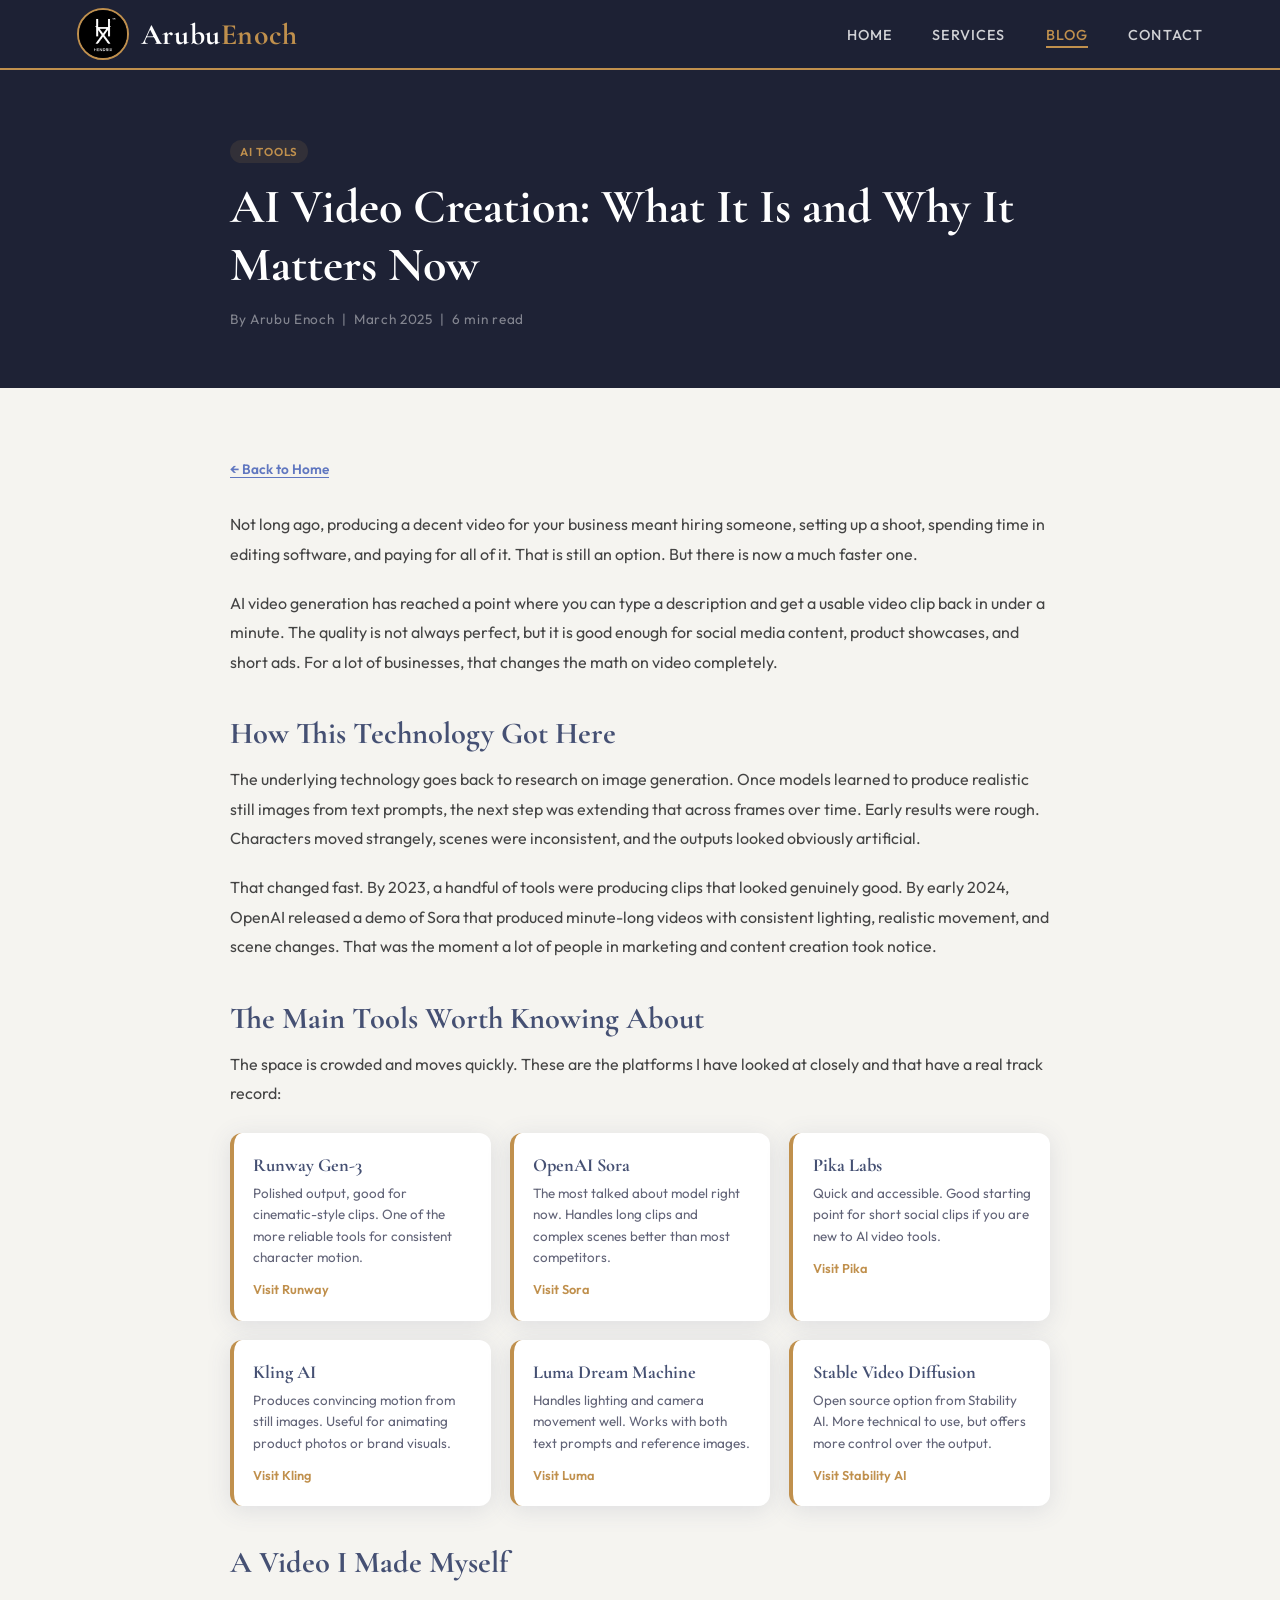
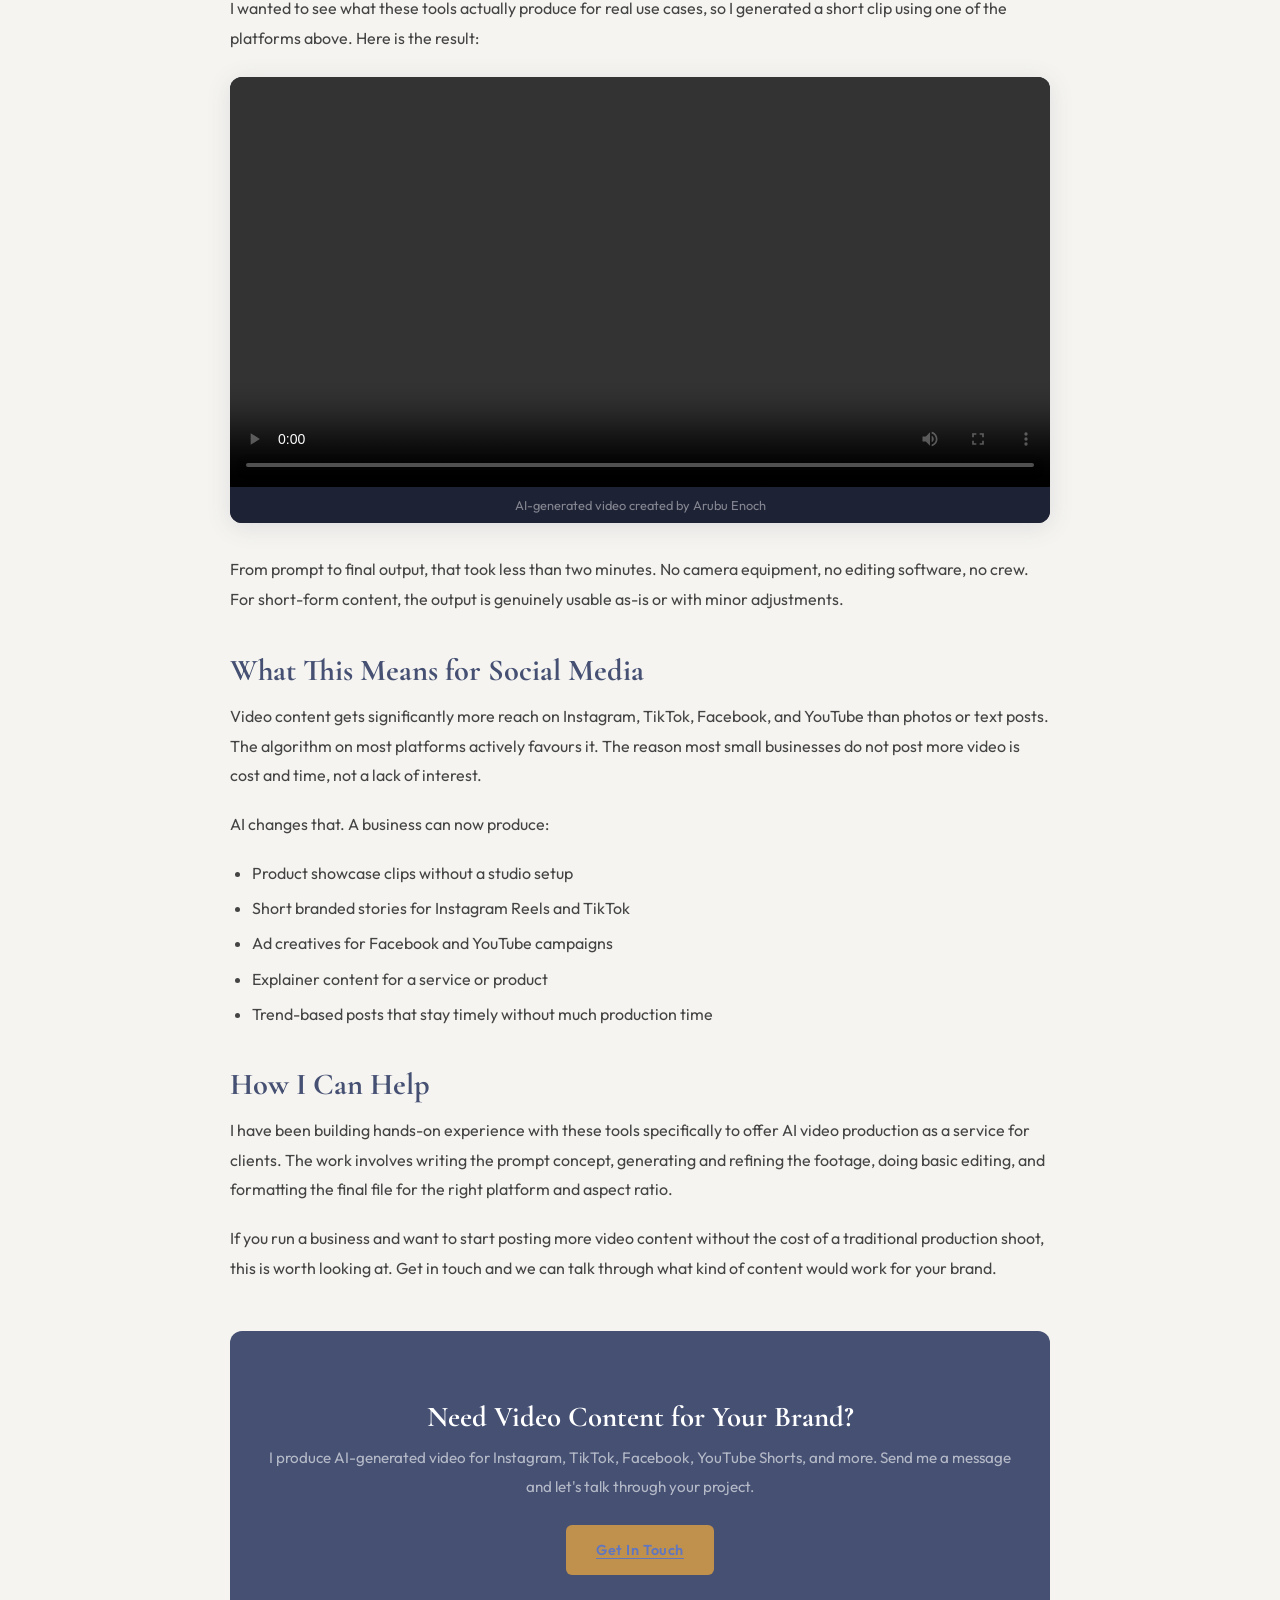
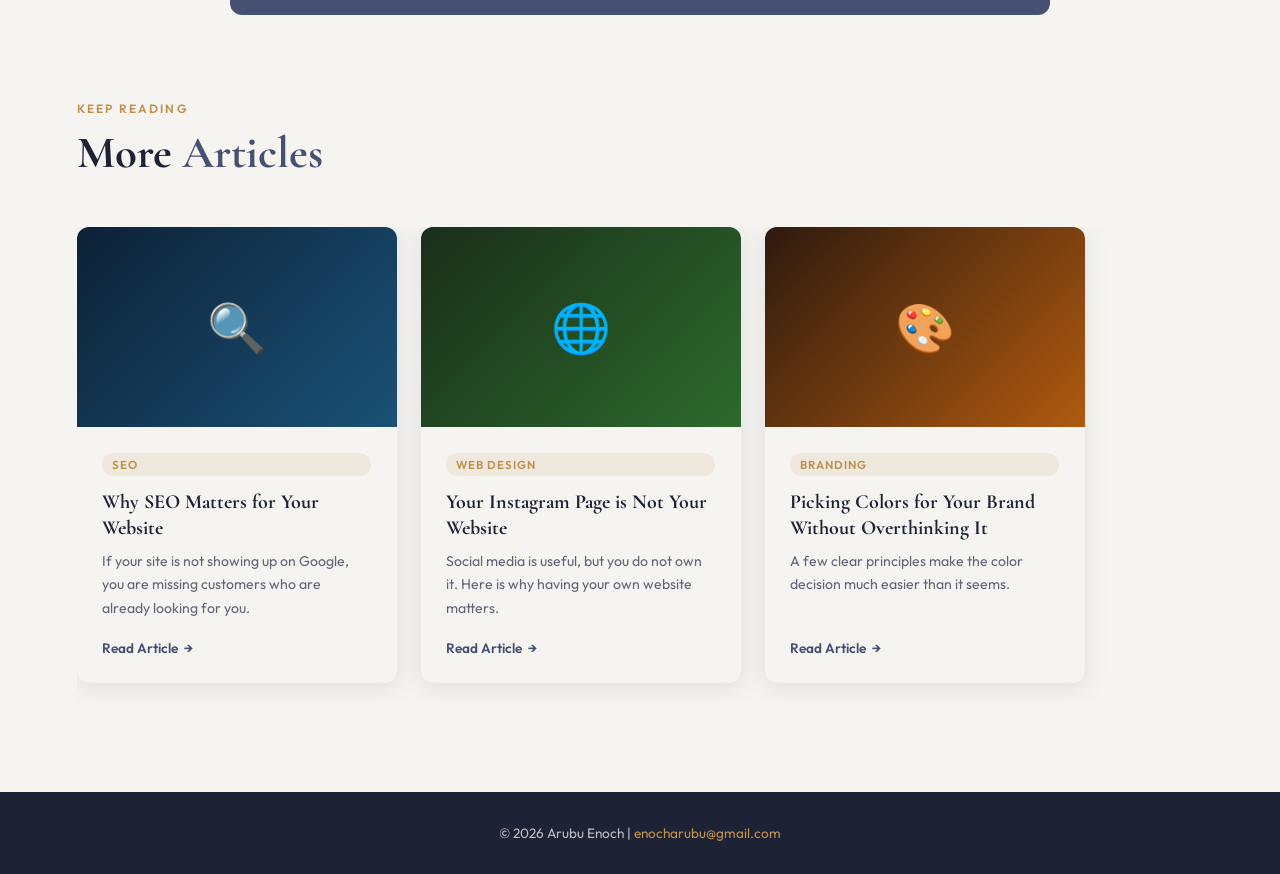
==== commit 69a31f1f: "Add files via upload" ====
--- a/blog-ai-video.html
+++ b/blog-ai-video.html
@@ -9,6 +9,7 @@
   <link rel="icon" type="image/jpeg" href="assets/logo.jpg" />
 </head>
 <body>
+  <a href="#main-content" class="skip-link">Skip to main content</a>
 
   <nav>
     <a href="index.html" class="nav-logo">
@@ -25,6 +26,8 @@
     </ul>
   </nav>
 
+  <main id="main-content">
+
   <div class="blog-hero">
     <div class="blog-hero-inner">
       <span class="blog-tag">AI Tools</span>
@@ -183,7 +186,7 @@
       <p class="section-label">Keep Reading</p>
       <h2 class="section-title">More <span>Articles</span></h2>
       <div class="blog-grid" id="blogGrid">
-        <a href="blog-seo.html" class="blog-card">
+        <a href="blog-seo.html" class="blog-card" aria-label="Read article: What SEO Actually Does for Your Website">
           <div class="blog-card-img" style="background:linear-gradient(135deg,#0d2137,#1a5276);display:flex;align-items:center;justify-content:center;"><span style="font-size:3rem;">🔍</span></div>
           <div class="blog-card-body">
             <span class="blog-tag">SEO</span>
@@ -192,7 +195,7 @@
             <span class="read-more">Read Article <span>&#8594;</span></span>
           </div>
         </a>
-        <a href="blog-website-vs-social.html" class="blog-card">
+        <a href="blog-website-vs-social.html" class="blog-card" aria-label="Read article: Your Instagram Page is Not Your Website">
           <div class="blog-card-img" style="background:linear-gradient(135deg,#1a2e1a,#2d6a2d);display:flex;align-items:center;justify-content:center;"><span style="font-size:3rem;">🌐</span></div>
           <div class="blog-card-body">
             <span class="blog-tag">Web Design</span>
@@ -201,7 +204,7 @@
             <span class="read-more">Read Article <span>&#8594;</span></span>
           </div>
         </a>
-        <a href="blog-brand-colors.html" class="blog-card">
+        <a href="blog-brand-colors.html" class="blog-card" aria-label="Read article: Picking Colors for Your Brand Without Second-Guessing Yourself">
           <div class="blog-card-img" style="background:linear-gradient(135deg,#2e1a0e,#b05a10);display:flex;align-items:center;justify-content:center;"><span style="font-size:3rem;">🎨</span></div>
           <div class="blog-card-body">
             <span class="blog-tag">Branding</span>
@@ -213,6 +216,8 @@
       </div>
     </div>
   </section>
+
+  </main>
 
   <footer>
     <p>&copy; <span id="year"></span> Arubu Enoch | <a href="mailto:enocharubu@gmail.com">enocharubu@gmail.com</a></p>
--- a/style.css
+++ b/style.css
@@ -9,7 +9,7 @@
   --blue:   #6077c0;
   --white:  #f5f4f0;
   --dark:   #1e2235;
-  --mid:    #7a8098;
+  --mid:    #626478;
   --card-bg:#ffffff;
   --shadow: 0 4px 24px rgba(69,80,115,0.13);
   --radius: 12px;
@@ -98,6 +98,12 @@
 
 .nav-links a:hover, .nav-links a.active { color: var(--gold); }
 .nav-links a:hover::after, .nav-links a.active::after { transform: scaleX(1); }
+
+.nav-links a:focus-visible {
+  outline: 2px solid var(--gold);
+  outline-offset: 4px;
+  border-radius: 2px;
+}
 
 /* Hamburger */
 .hamburger {
@@ -213,7 +219,7 @@
   display: inline-flex;
   align-items: center;
   gap: 8px;
-  padding: 13px 28px;
+  padding: 14px 28px;
   border-radius: 6px;
   font-family: 'Outfit', sans-serif;
   font-size: 0.9rem;
@@ -605,7 +611,7 @@
 
 .services-full-grid {
   display: grid;
-  grid-template-columns: repeat(auto-fill, minmax(300px, 1fr));
+  grid-template-columns: repeat(auto-fill, minmax(260px, 1fr));
   gap: 2rem;
   margin-top: 3rem;
 }
@@ -826,14 +832,15 @@
   font-size: 0.93rem;
   color: var(--dark);
   background: var(--white);
-  transition: border-color 0.2s;
-  outline: none;
+  transition: border-color 0.2s, outline-color 0.2s;
 }
 
 .form-group input:focus,
 .form-group select:focus,
 .form-group textarea:focus {
   border-color: var(--blue);
+  outline: 2px solid var(--blue);
+  outline-offset: 2px;
   background: #fff;
 }
 
@@ -876,7 +883,7 @@
    ============================================= */
 footer {
   background: var(--dark);
-  color: rgba(255,255,255,0.5);
+  color: rgba(255,255,255,0.7);
   text-align: center;
   padding: 32px 6%;
   font-size: 0.85rem;
@@ -1055,3 +1062,52 @@
 .blog-back:hover { color: var(--gold); }
 
 @media (max-width: 680px) { .blog-card { min-width: 270px; max-width: 270px; } }
+
+/* =============================================
+   SKIP LINK (accessibility)
+   ============================================= */
+.skip-link {
+  position: absolute;
+  top: -100px;
+  left: 6%;
+  background: var(--gold);
+  color: #fff;
+  padding: 8px 18px;
+  border-radius: 0 0 6px 6px;
+  font-weight: 600;
+  font-size: 0.9rem;
+  z-index: 999;
+  transition: top 0.2s;
+  text-decoration: none;
+}
+.skip-link:focus { top: 0; }
+
+/* =============================================
+   FORM ERROR STATES
+   ============================================= */
+.form-group input:invalid:not(:placeholder-shown),
+.form-group textarea:invalid:not(:placeholder-shown) {
+  border-color: #e24b4a;
+}
+
+/* =============================================
+   REDUCED MOTION
+   ============================================= */
+@media (prefers-reduced-motion: reduce) {
+  .fade-up { animation: none; opacity: 1; }
+}
+
+/* =============================================
+   MOBILE PADDING OVERRIDES
+   ============================================= */
+@media (max-width: 680px) {
+  section,
+  .blog-section,
+  .services-full,
+  .contact-section,
+  .portfolio-section,
+  .about-section { padding-top: 56px; padding-bottom: 56px; }
+  .cta-strip { padding: 50px 5%; }
+  .page-hero { padding: calc(var(--nav-h) + 48px) 5% 48px; }
+  .blog-body { padding: 48px 5%; }
+}
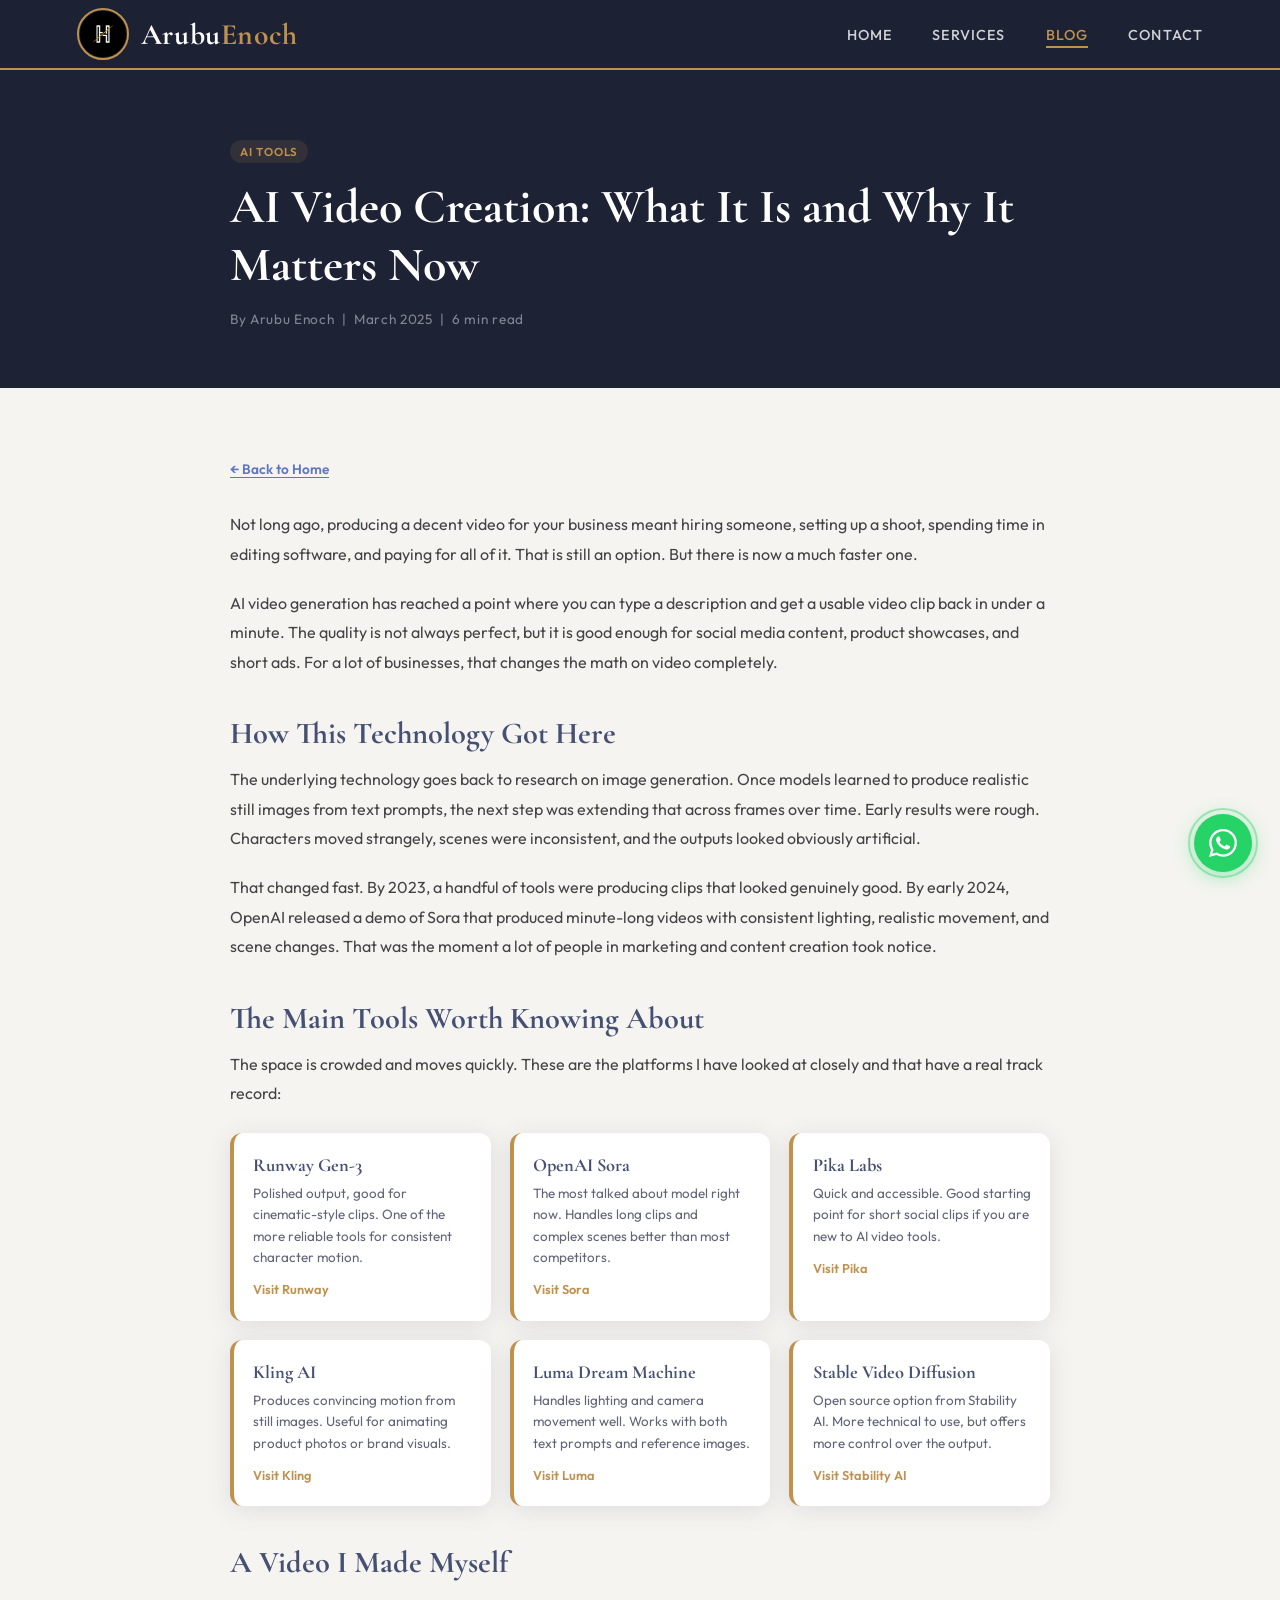
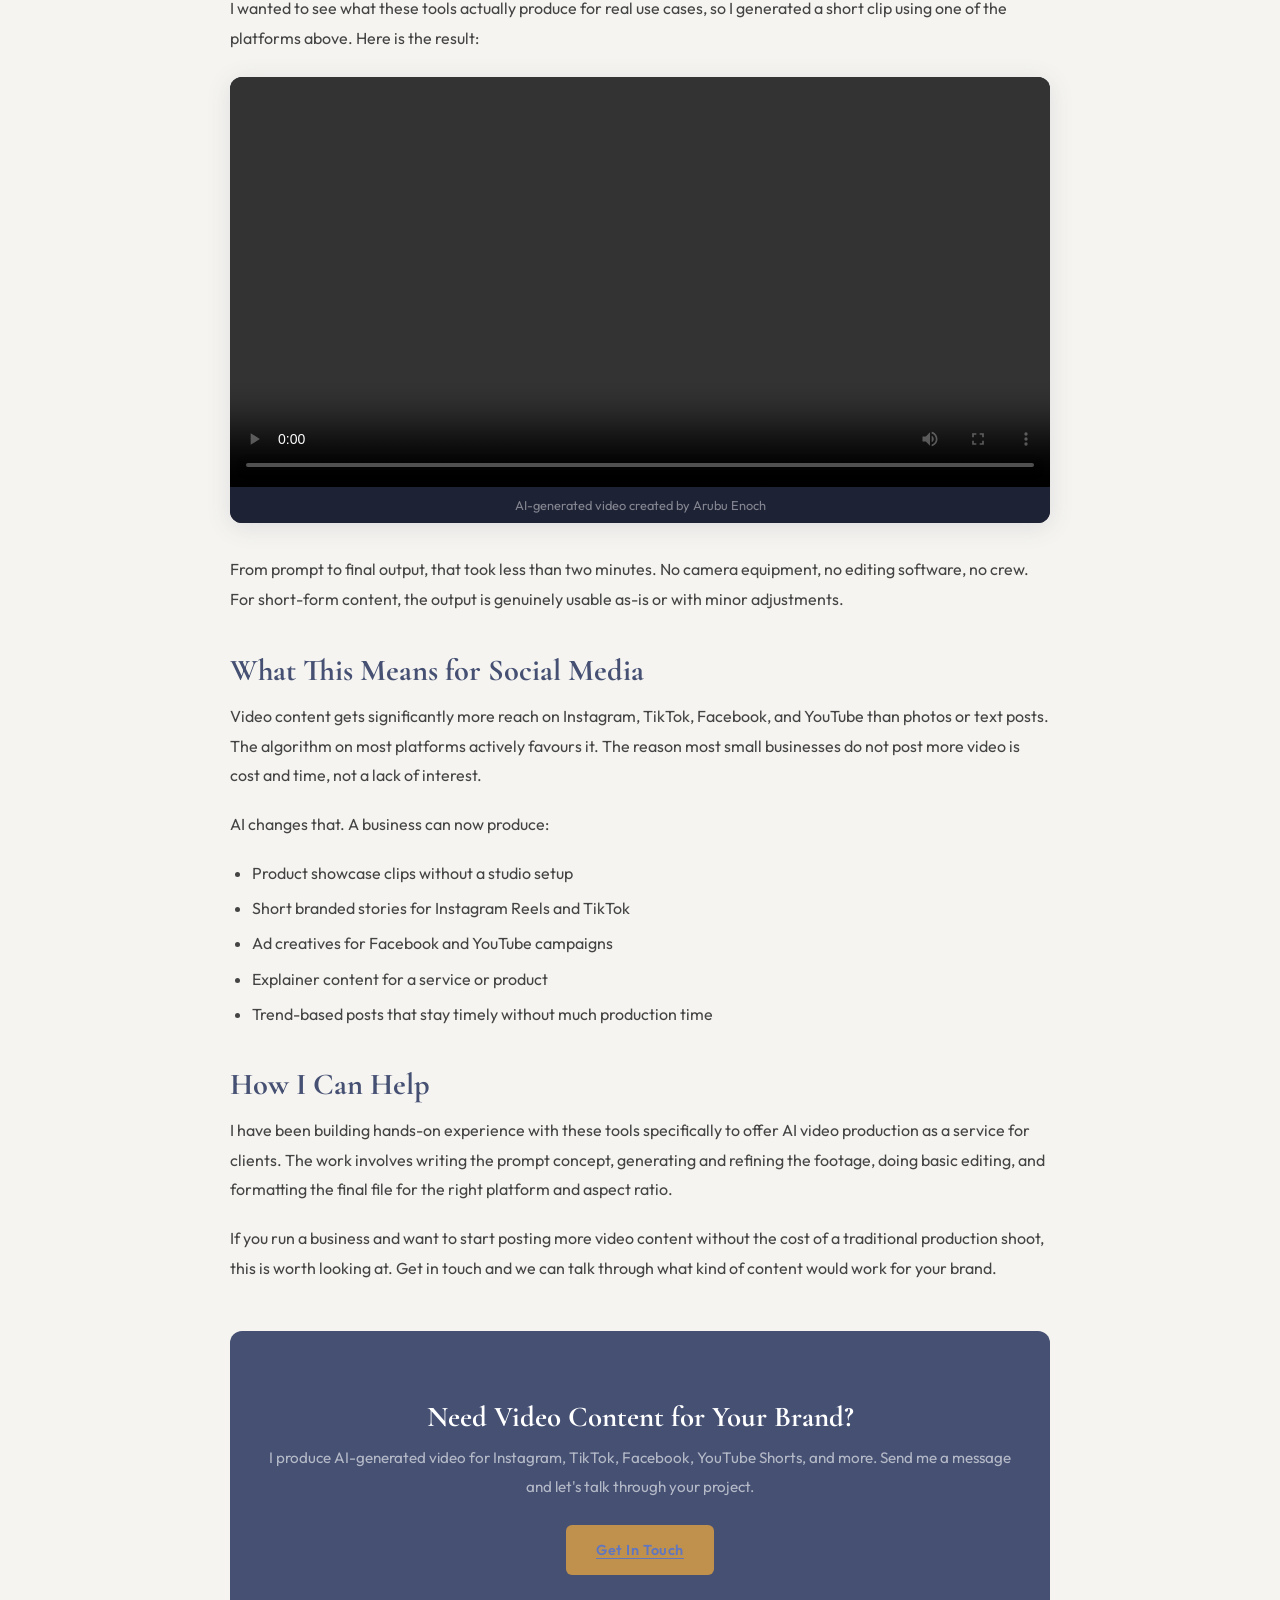
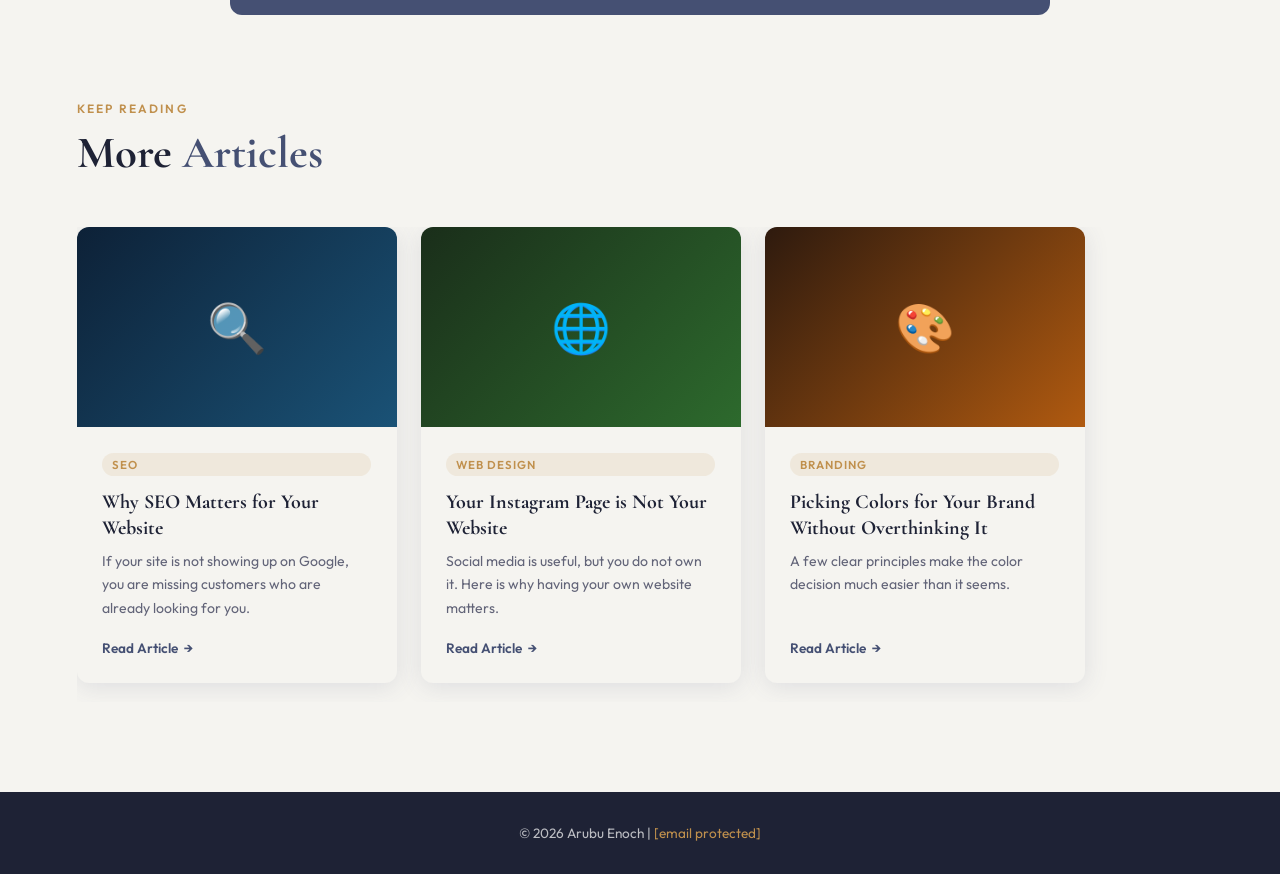
==== commit 307de6a2: "Add files via upload" ====
--- a/blog-ai-video.html
+++ b/blog-ai-video.html
@@ -220,10 +220,10 @@
   </main>
 
   <footer>
-    <p>&copy; <span id="year"></span> Arubu Enoch | <a href="mailto:enocharubu@gmail.com">enocharubu@gmail.com</a></p>
+    <p>&copy; <span id="year"></span> Arubu Enoch | <a href="/cdn-cgi/l/email-protection#395c57565a51584b4c5b4c795e54585055175a5654"><span class="__cf_email__" data-cfemail="80e5eeefe3e8e1f2f5e2f5c0e7ede1e9ecaee3efed">[email&#160;protected]</span></a></p>
   </footer>
 
-  <script>
+  <script data-cfasync="false" src="/cdn-cgi/scripts/5c5dd728/cloudflare-static/email-decode.min.js"></script><script>
     document.getElementById('year').textContent = new Date().getFullYear();
     const hamburger = document.getElementById('hamburger');
     const navLinks  = document.getElementById('nav-links');
@@ -236,5 +236,57 @@
     grid.addEventListener('mouseup', () => isDown = false);
     grid.addEventListener('mousemove', e => { if (!isDown) return; e.preventDefault(); grid.scrollLeft = scrollLeft - (e.pageX - grid.offsetLeft - startX); });
   </script>
+
+  <!-- ================================================
+       WHATSAPP FLOATING WIDGET
+       ================================================ -->
+  <div class="wa-widget" id="waWidget">
+    <div class="wa-card" id="waCard" role="dialog" aria-modal="false" aria-label="Chat with Arubu Enoch on WhatsApp">
+      <div class="wa-card-header">
+        <div class="wa-avatar">AE</div>
+        <div class="wa-card-header-text">
+          <div class="wa-name">Arubu Enoch</div>
+          <div class="wa-status"><span class="wa-status-dot">●</span> Typically replies fast</div>
+        </div>
+        <button class="wa-close" id="waClose" aria-label="Close chat widget">✕</button>
+      </div>
+      <div class="wa-body">
+        <div class="wa-message-bubble">
+          Hi there! 👋<br>Got a project in mind? I'd love to help — send me a message and let's talk.
+        </div>
+        <div class="wa-message-time">Just now</div>
+      </div>
+      <div class="wa-footer">
+        <a href="https://wa.me/2349056880659?text=Hi%20Arubu%2C%20I%20found%20your%20website%20and%20I%27d%20like%20to%20discuss%20a%20project."
+           target="_blank" rel="noopener" class="wa-cta-btn">
+          <svg width="18" height="18" viewBox="0 0 24 24" fill="currentColor" aria-hidden="true">
+            <path d="M17.472 14.382c-.297-.149-1.758-.867-2.03-.967-.273-.099-.471-.148-.67.15-.197.297-.767.966-.94 1.164-.173.199-.347.223-.644.075-.297-.15-1.255-.463-2.39-1.475-.883-.788-1.48-1.761-1.653-2.059-.173-.297-.018-.458.13-.606.134-.133.298-.347.446-.52.149-.174.198-.298.298-.497.099-.198.05-.371-.025-.52-.075-.149-.669-1.612-.916-2.207-.242-.579-.487-.5-.669-.51-.173-.008-.371-.01-.57-.01-.198 0-.52.074-.792.372-.272.297-1.04 1.016-1.04 2.479 0 1.462 1.065 2.875 1.213 3.074.149.198 2.096 3.2 5.077 4.487.709.306 1.262.489 1.694.625.712.227 1.36.195 1.871.118.571-.085 1.758-.719 2.006-1.413.248-.694.248-1.289.173-1.413-.074-.124-.272-.198-.57-.347m-5.421 7.403h-.004a9.87 9.87 0 0 1-5.031-1.378l-.361-.214-3.741.982.998-3.648-.235-.374a9.86 9.86 0 0 1-1.51-5.26c.001-5.45 4.436-9.884 9.888-9.884 2.64 0 5.122 1.03 6.988 2.898a9.825 9.825 0 0 1 2.893 6.994c-.003 5.45-4.437 9.884-9.885 9.884m8.413-18.297A11.815 11.815 0 0 0 12.05 0C5.495 0 .16 5.335.157 11.892c0 2.096.547 4.142 1.588 5.945L.057 24l6.305-1.654a11.882 11.882 0 0 0 5.683 1.448h.005c6.554 0 11.89-5.335 11.893-11.893a11.821 11.821 0 0 0-3.48-8.413Z"/>
+          </svg>
+          Chat on WhatsApp
+        </a>
+      </div>
+    </div>
+    <button class="wa-bubble" id="waBubble" aria-label="Chat with Arubu Enoch on WhatsApp" aria-expanded="false" aria-controls="waCard">
+      <svg width="28" height="28" viewBox="0 0 24 24" fill="white" aria-hidden="true">
+        <path d="M17.472 14.382c-.297-.149-1.758-.867-2.03-.967-.273-.099-.471-.148-.67.15-.197.297-.767.966-.94 1.164-.173.199-.347.223-.644.075-.297-.15-1.255-.463-2.39-1.475-.883-.788-1.48-1.761-1.653-2.059-.173-.297-.018-.458.13-.606.134-.133.298-.347.446-.52.149-.174.198-.298.298-.497.099-.198.05-.371-.025-.52-.075-.149-.669-1.612-.916-2.207-.242-.579-.487-.5-.669-.51-.173-.008-.371-.01-.57-.01-.198 0-.52.074-.792.372-.272.297-1.04 1.016-1.04 2.479 0 1.462 1.065 2.875 1.213 3.074.149.198 2.096 3.2 5.077 4.487.709.306 1.262.489 1.694.625.712.227 1.36.195 1.871.118.571-.085 1.758-.719 2.006-1.413.248-.694.248-1.289.173-1.413-.074-.124-.272-.198-.57-.347m-5.421 7.403h-.004a9.87 9.87 0 0 1-5.031-1.378l-.361-.214-3.741.982.998-3.648-.235-.374a9.86 9.86 0 0 1-1.51-5.26c.001-5.45 4.436-9.884 9.888-9.884 2.64 0 5.122 1.03 6.988 2.898a9.825 9.825 0 0 1 2.893 6.994c-.003 5.45-4.437 9.884-9.885 9.884m8.413-18.297A11.815 11.815 0 0 0 12.05 0C5.495 0 .16 5.335.157 11.892c0 2.096.547 4.142 1.588 5.945L.057 24l6.305-1.654a11.882 11.882 0 0 0 5.683 1.448h.005c6.554 0 11.89-5.335 11.893-11.893a11.821 11.821 0 0 0-3.48-8.413Z"/>
+      </svg>
+    </button>
+  </div>
+  <script>
+    (function(){
+      var bubble = document.getElementById('waBubble');
+      var card   = document.getElementById('waCard');
+      var close  = document.getElementById('waClose');
+      function openCard(){  card.classList.add('open');    bubble.setAttribute('aria-expanded','true');  }
+      function closeCard(){ card.classList.remove('open'); bubble.setAttribute('aria-expanded','false'); }
+      bubble.addEventListener('click', function(){ card.classList.contains('open') ? closeCard() : openCard(); });
+      close.addEventListener('click', closeCard);
+      document.addEventListener('keydown', function(e){ if (e.key === 'Escape') closeCard(); });
+      if (!sessionStorage.getItem('wa_greeted')) {
+        setTimeout(function(){ openCard(); sessionStorage.setItem('wa_greeted','1'); }, 4000);
+      }
+    })();
+  </script>
+
 </body>
 </html>
--- a/style.css
+++ b/style.css
@@ -1098,6 +1098,206 @@
 }
 
 /* =============================================
+   WHATSAPP FLOATING WIDGET
+   ============================================= */
+.wa-widget {
+  position: fixed;
+  bottom: 28px;
+  right: 28px;
+  z-index: 9999;
+  display: flex;
+  flex-direction: column;
+  align-items: flex-end;
+  gap: 12px;
+}
+
+.wa-bubble {
+  width: 58px;
+  height: 58px;
+  background: #25d366;
+  border-radius: 50%;
+  display: flex;
+  align-items: center;
+  justify-content: center;
+  cursor: pointer;
+  border: none;
+  box-shadow: 0 4px 20px rgba(37,211,102,0.45);
+  transition: transform 0.25s ease, box-shadow 0.25s ease;
+  position: relative;
+  flex-shrink: 0;
+}
+
+.wa-bubble:hover {
+  transform: scale(1.1);
+  box-shadow: 0 6px 28px rgba(37,211,102,0.6);
+}
+
+.wa-bubble:focus-visible {
+  outline: 3px solid var(--gold);
+  outline-offset: 3px;
+}
+
+.wa-bubble::before {
+  content: '';
+  position: absolute;
+  inset: -6px;
+  border-radius: 50%;
+  border: 2px solid rgba(37,211,102,0.4);
+  animation: wa-pulse 2.2s ease-out infinite;
+  pointer-events: none;
+}
+
+@keyframes wa-pulse {
+  0%   { transform: scale(0.88); opacity: 1; }
+  100% { transform: scale(1.45); opacity: 0; }
+}
+
+.wa-card {
+  width: 300px;
+  background: #fff;
+  border-radius: 16px;
+  overflow: hidden;
+  box-shadow: 0 8px 40px rgba(30,34,53,0.2);
+  opacity: 0;
+  transform: translateY(14px) scale(0.96);
+  pointer-events: none;
+  transition: opacity 0.28s ease, transform 0.28s ease;
+}
+
+.wa-card.open {
+  opacity: 1;
+  transform: translateY(0) scale(1);
+  pointer-events: all;
+}
+
+.wa-card-header {
+  background: #075e54;
+  padding: 14px 16px;
+  display: flex;
+  align-items: center;
+  gap: 11px;
+}
+
+.wa-avatar {
+  width: 42px;
+  height: 42px;
+  border-radius: 50%;
+  background: var(--gold);
+  color: #fff;
+  font-family: 'Cormorant Garamond', serif;
+  font-size: 1.05rem;
+  font-weight: 700;
+  display: flex;
+  align-items: center;
+  justify-content: center;
+  flex-shrink: 0;
+  letter-spacing: 0.02em;
+}
+
+.wa-card-header-text { flex: 1; min-width: 0; }
+
+.wa-name {
+  color: #fff;
+  font-family: 'Outfit', sans-serif;
+  font-size: 0.92rem;
+  font-weight: 600;
+  white-space: nowrap;
+  overflow: hidden;
+  text-overflow: ellipsis;
+}
+
+.wa-status {
+  color: rgba(255,255,255,0.65);
+  font-size: 0.74rem;
+  margin-top: 2px;
+  font-family: 'Outfit', sans-serif;
+}
+
+.wa-status-dot { color: #4cff85; }
+
+.wa-close {
+  background: none;
+  border: none;
+  color: rgba(255,255,255,0.65);
+  cursor: pointer;
+  font-size: 1rem;
+  padding: 4px 6px;
+  line-height: 1;
+  border-radius: 4px;
+  transition: color 0.2s, background 0.2s;
+  flex-shrink: 0;
+}
+.wa-close:hover { color: #fff; background: rgba(255,255,255,0.1); }
+
+.wa-body {
+  padding: 16px;
+  background: #ece5dd;
+}
+
+.wa-message-bubble {
+  background: #fff;
+  border-radius: 0 12px 12px 12px;
+  padding: 10px 14px;
+  font-family: 'Outfit', sans-serif;
+  font-size: 0.88rem;
+  color: #333;
+  line-height: 1.6;
+  box-shadow: 0 1px 3px rgba(0,0,0,0.1);
+  display: inline-block;
+  max-width: 100%;
+  position: relative;
+}
+
+.wa-message-bubble::before {
+  content: '';
+  position: absolute;
+  top: 0; left: -8px;
+  border: 8px solid transparent;
+  border-top-color: #fff;
+  border-right-color: #fff;
+}
+
+.wa-message-time {
+  font-size: 0.68rem;
+  color: #999;
+  text-align: right;
+  margin-top: 5px;
+  font-family: 'Outfit', sans-serif;
+}
+
+.wa-footer {
+  padding: 14px 16px;
+  background: #fff;
+  border-top: 1px solid #f0f0f0;
+}
+
+.wa-cta-btn {
+  display: flex;
+  align-items: center;
+  justify-content: center;
+  gap: 8px;
+  width: 100%;
+  padding: 11px 18px;
+  background: #25d366;
+  color: #fff;
+  border-radius: 8px;
+  font-family: 'Outfit', sans-serif;
+  font-size: 0.9rem;
+  font-weight: 600;
+  text-decoration: none;
+  transition: background 0.2s, transform 0.15s;
+  letter-spacing: 0.02em;
+}
+.wa-cta-btn:hover { background: #1aab56; color: #fff; transform: translateY(-1px); }
+.wa-cta-btn:active { transform: translateY(0); }
+
+@media (max-width: 680px) {
+  .wa-widget { bottom: 20px; right: 16px; }
+  .wa-card { width: 272px; }
+  .wa-bubble { width: 52px; height: 52px; }
+}
+
+/* =============================================
    MOBILE PADDING OVERRIDES
    ============================================= */
 @media (max-width: 680px) {
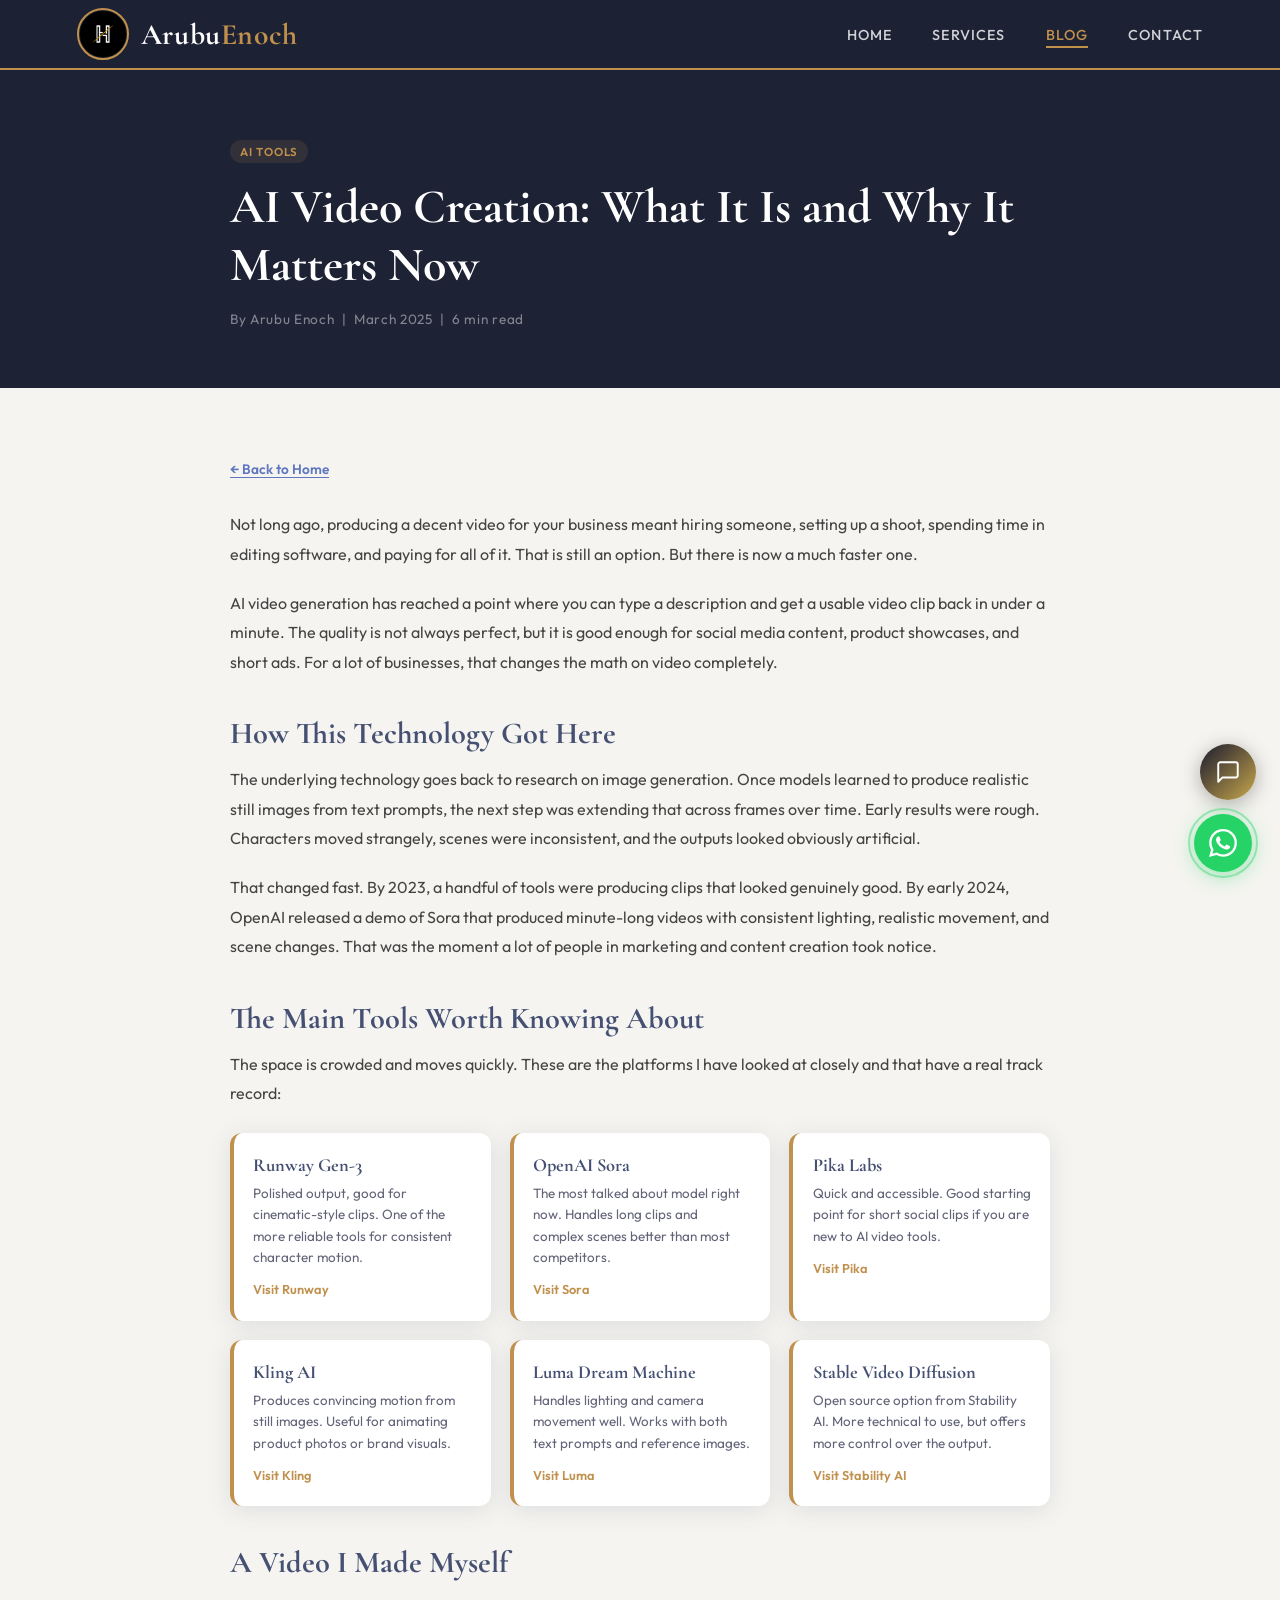
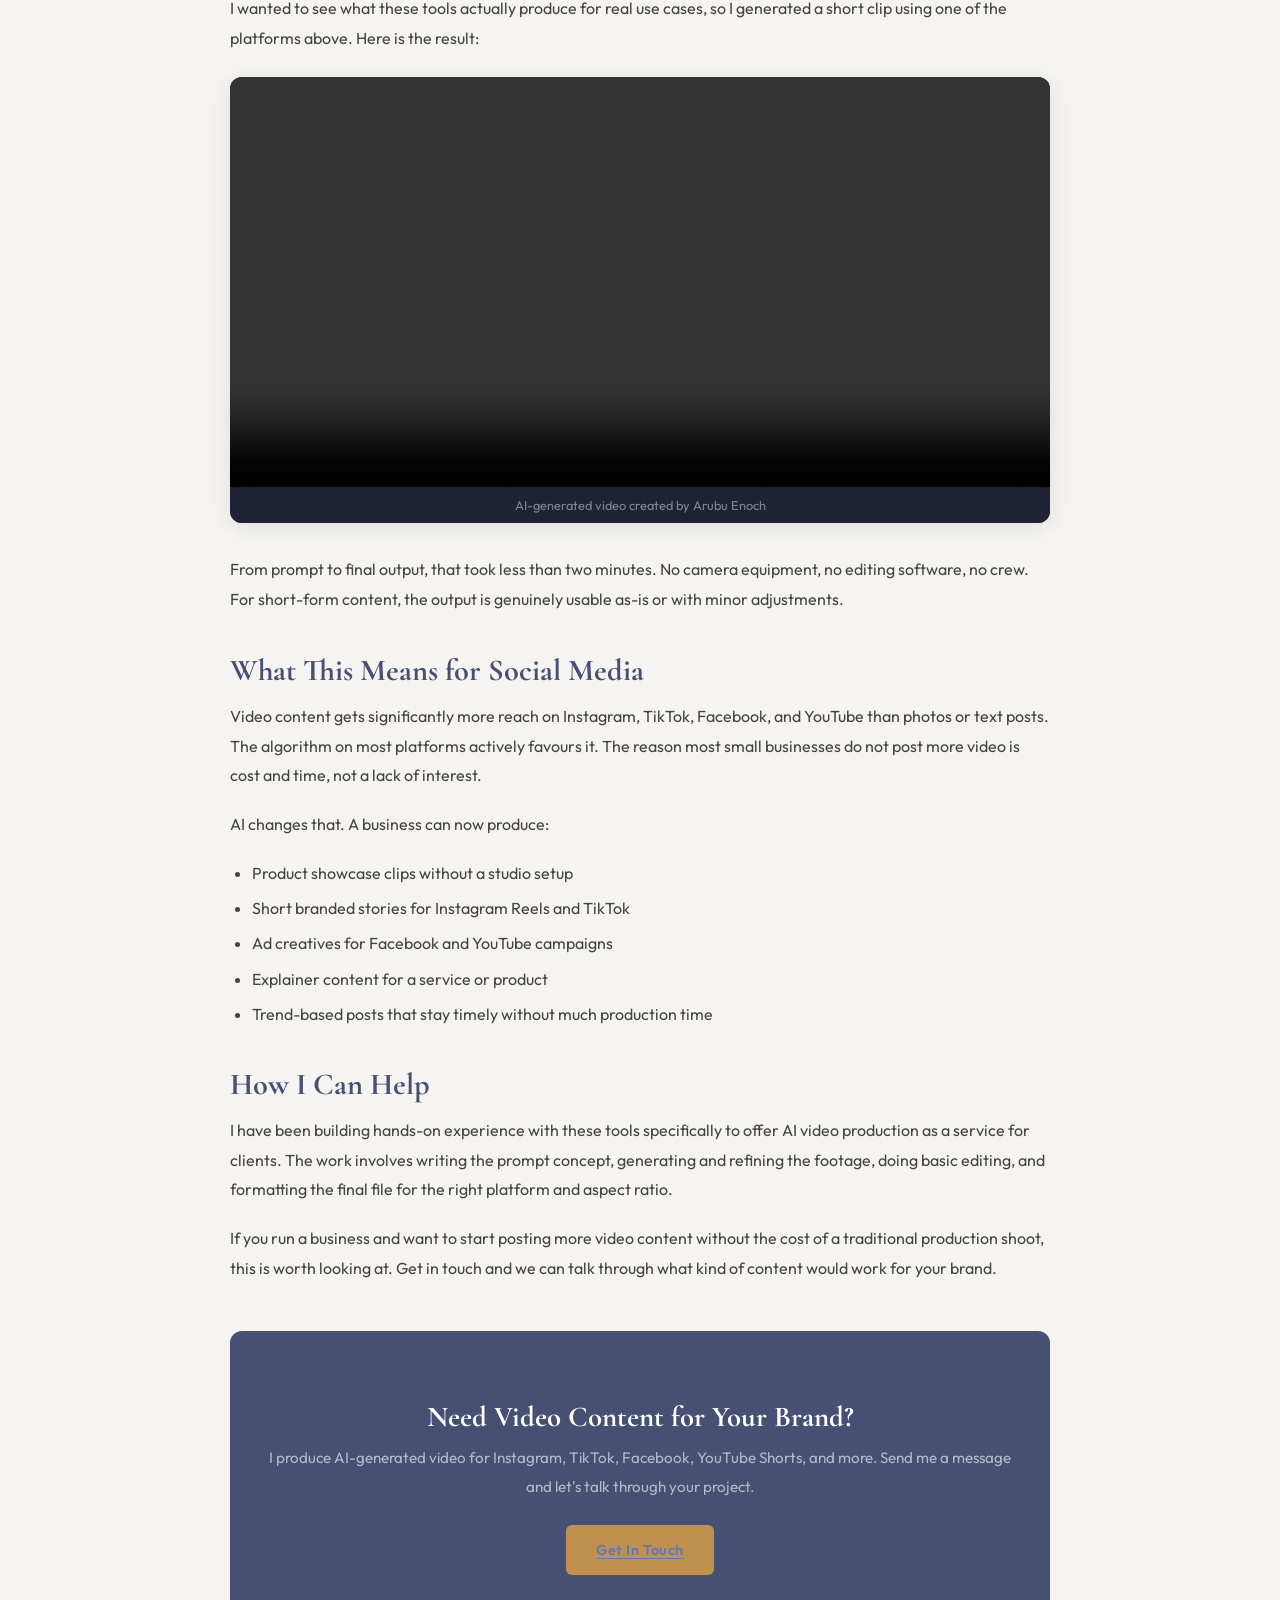
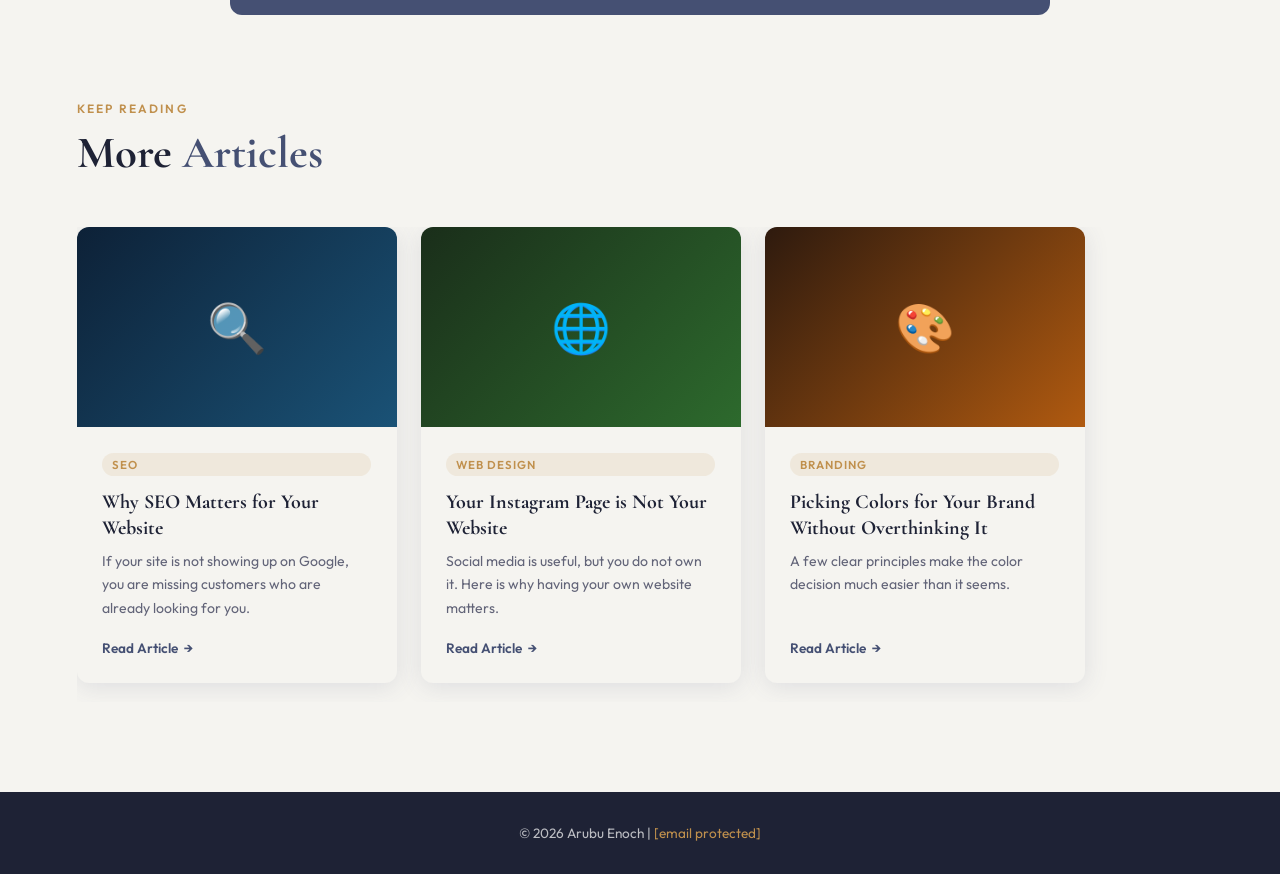
==== commit 0014c46e: "Add files via upload" ====
--- a/blog-ai-video.html
+++ b/blog-ai-video.html
@@ -287,6 +287,307 @@
       }
     })();
   </script>
+<!-- ================================================
+     AI LIVE CHAT WIDGET
+     ================================================ -->
+<style>
+  .ai-widget {
+    position: fixed;
+    bottom: 100px; /* sits above the WhatsApp bubble */
+    right: 24px;
+    z-index: 9998;
+    font-family: 'Inter', sans-serif;
+  }
+  .ai-bubble {
+    width: 56px;
+    height: 56px;
+    border-radius: 50%;
+    background: linear-gradient(135deg, #1a1a2e, #c9a84c);
+    border: none;
+    cursor: pointer;
+    display: flex;
+    align-items: center;
+    justify-content: center;
+    box-shadow: 0 4px 20px rgba(0,0,0,0.3);
+    transition: transform 0.2s;
+    margin-left: auto;
+  }
+  .ai-bubble:hover { transform: scale(1.08); }
+  .ai-bubble svg { width: 26px; height: 26px; }
+  .ai-card {
+    position: absolute;
+    bottom: 70px;
+    right: 0;
+    width: 320px;
+    background: #12122a;
+    border: 1px solid rgba(201,168,76,0.3);
+    border-radius: 16px;
+    box-shadow: 0 8px 40px rgba(0,0,0,0.5);
+    display: none;
+    flex-direction: column;
+    overflow: hidden;
+    max-height: 450px;
+  }
+  .ai-card.open { display: flex; }
+  .ai-card-header {
+    background: linear-gradient(135deg, #1a1a2e, #0d0d1f);
+    padding: 14px 16px;
+    display: flex;
+    align-items: center;
+    gap: 10px;
+    border-bottom: 1px solid rgba(201,168,76,0.2);
+  }
+  .ai-avatar {
+    width: 36px; height: 36px;
+    border-radius: 50%;
+    background: linear-gradient(135deg, #c9a84c, #e8c96a);
+    display: flex; align-items: center; justify-content: center;
+    font-weight: 700; font-size: 12px; color: #0d0d1f; flex-shrink: 0;
+  }
+  .ai-card-header-text { flex: 1; }
+  .ai-name { color: #fff; font-weight: 600; font-size: 14px; }
+  .ai-status { color: rgba(255,255,255,0.5); font-size: 11px; margin-top: 2px; }
+  .ai-status-dot { color: #22c55e; }
+  .ai-close {
+    background: none; border: none; color: rgba(255,255,255,0.5);
+    cursor: pointer; font-size: 16px; padding: 4px;
+    transition: color 0.2s;
+  }
+  .ai-close:hover { color: #fff; }
+  .ai-messages {
+    flex: 1;
+    overflow-y: auto;
+    padding: 14px;
+    display: flex;
+    flex-direction: column;
+    gap: 10px;
+    min-height: 180px;
+    max-height: 260px;
+  }
+  .ai-msg {
+    max-width: 85%;
+    padding: 10px 13px;
+    border-radius: 12px;
+    font-size: 13px;
+    line-height: 1.5;
+    animation: fadeInMsg 0.2s ease;
+  }
+  @keyframes fadeInMsg {
+    from { opacity: 0; transform: translateY(4px); }
+    to   { opacity: 1; transform: translateY(0); }
+  }
+  .ai-msg.bot {
+    background: rgba(255,255,255,0.07);
+    color: rgba(255,255,255,0.85);
+    align-self: flex-start;
+    border-bottom-left-radius: 4px;
+  }
+  .ai-msg.user {
+    background: linear-gradient(135deg, #c9a84c, #e8c96a);
+    color: #0d0d1f;
+    align-self: flex-end;
+    font-weight: 500;
+    border-bottom-right-radius: 4px;
+  }
+  .ai-msg.thinking {
+    background: rgba(255,255,255,0.05);
+    color: rgba(255,255,255,0.4);
+    align-self: flex-start;
+    font-style: italic;
+    font-size: 12px;
+  }
+  .ai-msg.error {
+    background: rgba(239,68,68,0.15);
+    color: #fca5a5;
+    align-self: flex-start;
+  }
+  .ai-input-row {
+    display: flex;
+    gap: 8px;
+    padding: 12px 14px;
+    border-top: 1px solid rgba(255,255,255,0.07);
+    background: rgba(255,255,255,0.03);
+  }
+  .ai-input {
+    flex: 1;
+    background: rgba(255,255,255,0.07);
+    border: 1px solid rgba(255,255,255,0.1);
+    border-radius: 8px;
+    padding: 9px 12px;
+    color: #fff;
+    font-size: 13px;
+    outline: none;
+    transition: border-color 0.2s;
+    resize: none;
+    font-family: inherit;
+  }
+  .ai-input:focus { border-color: rgba(201,168,76,0.5); }
+  .ai-input::placeholder { color: rgba(255,255,255,0.3); }
+  .ai-send {
+    width: 38px; height: 38px;
+    border-radius: 8px;
+    background: linear-gradient(135deg, #c9a84c, #e8c96a);
+    border: none;
+    cursor: pointer;
+    display: flex; align-items: center; justify-content: center;
+    flex-shrink: 0;
+    transition: opacity 0.2s, transform 0.2s;
+  }
+  .ai-send:hover { opacity: 0.85; transform: scale(1.05); }
+  .ai-send:disabled { opacity: 0.4; cursor: not-allowed; transform: none; }
+  .ai-send svg { width: 16px; height: 16px; }
+</style>
+
+<div class="ai-widget" id="aiWidget">
+  <div class="ai-card" id="aiCard">
+    <div class="ai-card-header">
+      <div class="ai-avatar">AI</div>
+      <div class="ai-card-header-text">
+        <div class="ai-name">Arubu's AI Assistant</div>
+        <div class="ai-status"><span class="ai-status-dot">●</span> Online — ask me anything</div>
+      </div>
+      <button class="ai-close" id="aiClose" aria-label="Close chat">✕</button>
+    </div>
+    <div class="ai-messages" id="aiMessages">
+      <div class="ai-msg bot">
+        Hi! 👋 I'm Arubu's AI assistant. Ask me about services, pricing, timelines — anything you'd like to know.
+      </div>
+    </div>
+    <div class="ai-input-row">
+      <textarea
+        class="ai-input"
+        id="aiInput"
+        placeholder="Type your question..."
+        rows="1"
+        maxlength="500"
+      ></textarea>
+      <button class="ai-send" id="aiSend" aria-label="Send message">
+        <svg viewBox="0 0 24 24" fill="none" stroke="#0d0d1f" stroke-width="2.5" stroke-linecap="round" stroke-linejoin="round">
+          <line x1="22" y1="2" x2="11" y2="13"/><polygon points="22 2 15 22 11 13 2 9 22 2"/>
+        </svg>
+      </button>
+    </div>
+  </div>
+  <button class="ai-bubble" id="aiBubble" aria-label="Chat with AI Assistant">
+    <svg viewBox="0 0 24 24" fill="none" stroke="white" stroke-width="1.8" stroke-linecap="round" stroke-linejoin="round">
+      <path d="M21 15a2 2 0 0 1-2 2H7l-4 4V5a2 2 0 0 1 2-2h14a2 2 0 0 1 2 2z"/>
+    </svg>
+  </button>
+</div>
+
+<script>
+(function(){
+  // ── CONFIG — change this to your Render URL ──────────────────────
+  var SERVER = 'https://arubu-chat-server.onrender.com';
+  var POLL_INTERVAL = 2000;   // check every 2 seconds
+  var POLL_TIMEOUT  = 30000;  // give up after 30 seconds
+  // ─────────────────────────────────────────────────────────────────
+
+  var bubble   = document.getElementById('aiBubble');
+  var card     = document.getElementById('aiCard');
+  var closeBtn = document.getElementById('aiClose');
+  var input    = document.getElementById('aiInput');
+  var sendBtn  = document.getElementById('aiSend');
+  var msgs     = document.getElementById('aiMessages');
+
+  var sessionId    = null;
+  var isWaiting    = false;
+  var pollTimer    = null;
+  var pollStart    = null;
+
+  // Open / close
+  bubble.addEventListener('click', function(){
+    card.classList.toggle('open');
+    if (card.classList.contains('open')) input.focus();
+  });
+  closeBtn.addEventListener('click', function(){ card.classList.remove('open'); });
+  document.addEventListener('keydown', function(e){
+    if (e.key === 'Escape') card.classList.remove('open');
+  });
+
+  // Auto-resize textarea
+  input.addEventListener('input', function(){
+    this.style.height = 'auto';
+    this.style.height = Math.min(this.scrollHeight, 80) + 'px';
+  });
+
+  // Send on Enter (Shift+Enter = newline)
+  input.addEventListener('keydown', function(e){
+    if (e.key === 'Enter' && !e.shiftKey) { e.preventDefault(); sendMessage(); }
+  });
+  sendBtn.addEventListener('click', sendMessage);
+
+  function addMsg(text, type) {
+    var div = document.createElement('div');
+    div.className = 'ai-msg ' + type;
+    div.textContent = text;
+    msgs.appendChild(div);
+    msgs.scrollTop = msgs.scrollHeight;
+    return div;
+  }
+
+  function setWaiting(state) {
+    isWaiting    = state;
+    sendBtn.disabled = state;
+    input.disabled   = state;
+  }
+
+  function sendMessage() {
+    var text = input.value.trim();
+    if (!text || isWaiting) return;
+
+    addMsg(text, 'user');
+    input.value = '';
+    input.style.height = 'auto';
+    setWaiting(true);
+
+    var thinkingEl = addMsg('Thinking…', 'thinking');
+
+    fetch(SERVER + '/send-message', {
+      method: 'POST',
+      headers: { 'Content-Type': 'application/json' },
+      body: JSON.stringify({ message: text, sessionId: sessionId })
+    })
+    .then(function(r){ return r.json(); })
+    .then(function(data){
+      if (data.error) throw new Error(data.error);
+      sessionId = data.sessionId;
+      pollStart = Date.now();
+      pollTimer = setInterval(function(){ pollForReply(thinkingEl); }, POLL_INTERVAL);
+    })
+    .catch(function(err){
+      thinkingEl.remove();
+      addMsg('Sorry, something went wrong. Please try WhatsApp instead.', 'error');
+      setWaiting(false);
+    });
+  }
+
+  function pollForReply(thinkingEl) {
+    if (Date.now() - pollStart > POLL_TIMEOUT) {
+      clearInterval(pollTimer);
+      thinkingEl.remove();
+      addMsg('The AI is taking longer than usual. Try WhatsApp for a faster response!', 'error');
+      setWaiting(false);
+      return;
+    }
+
+    fetch(SERVER + '/poll-reply/' + sessionId)
+    .then(function(r){ return r.json(); })
+    .then(function(data){
+      if (data.status === 'ready') {
+        clearInterval(pollTimer);
+        thinkingEl.remove();
+        addMsg(data.reply, 'bot');
+        setWaiting(false);
+      }
+      // if 'pending', just wait for next poll
+    })
+    .catch(function(){
+      // network hiccup — keep polling
+    });
+  }
+})();
+</script>
 
 </body>
 </html>
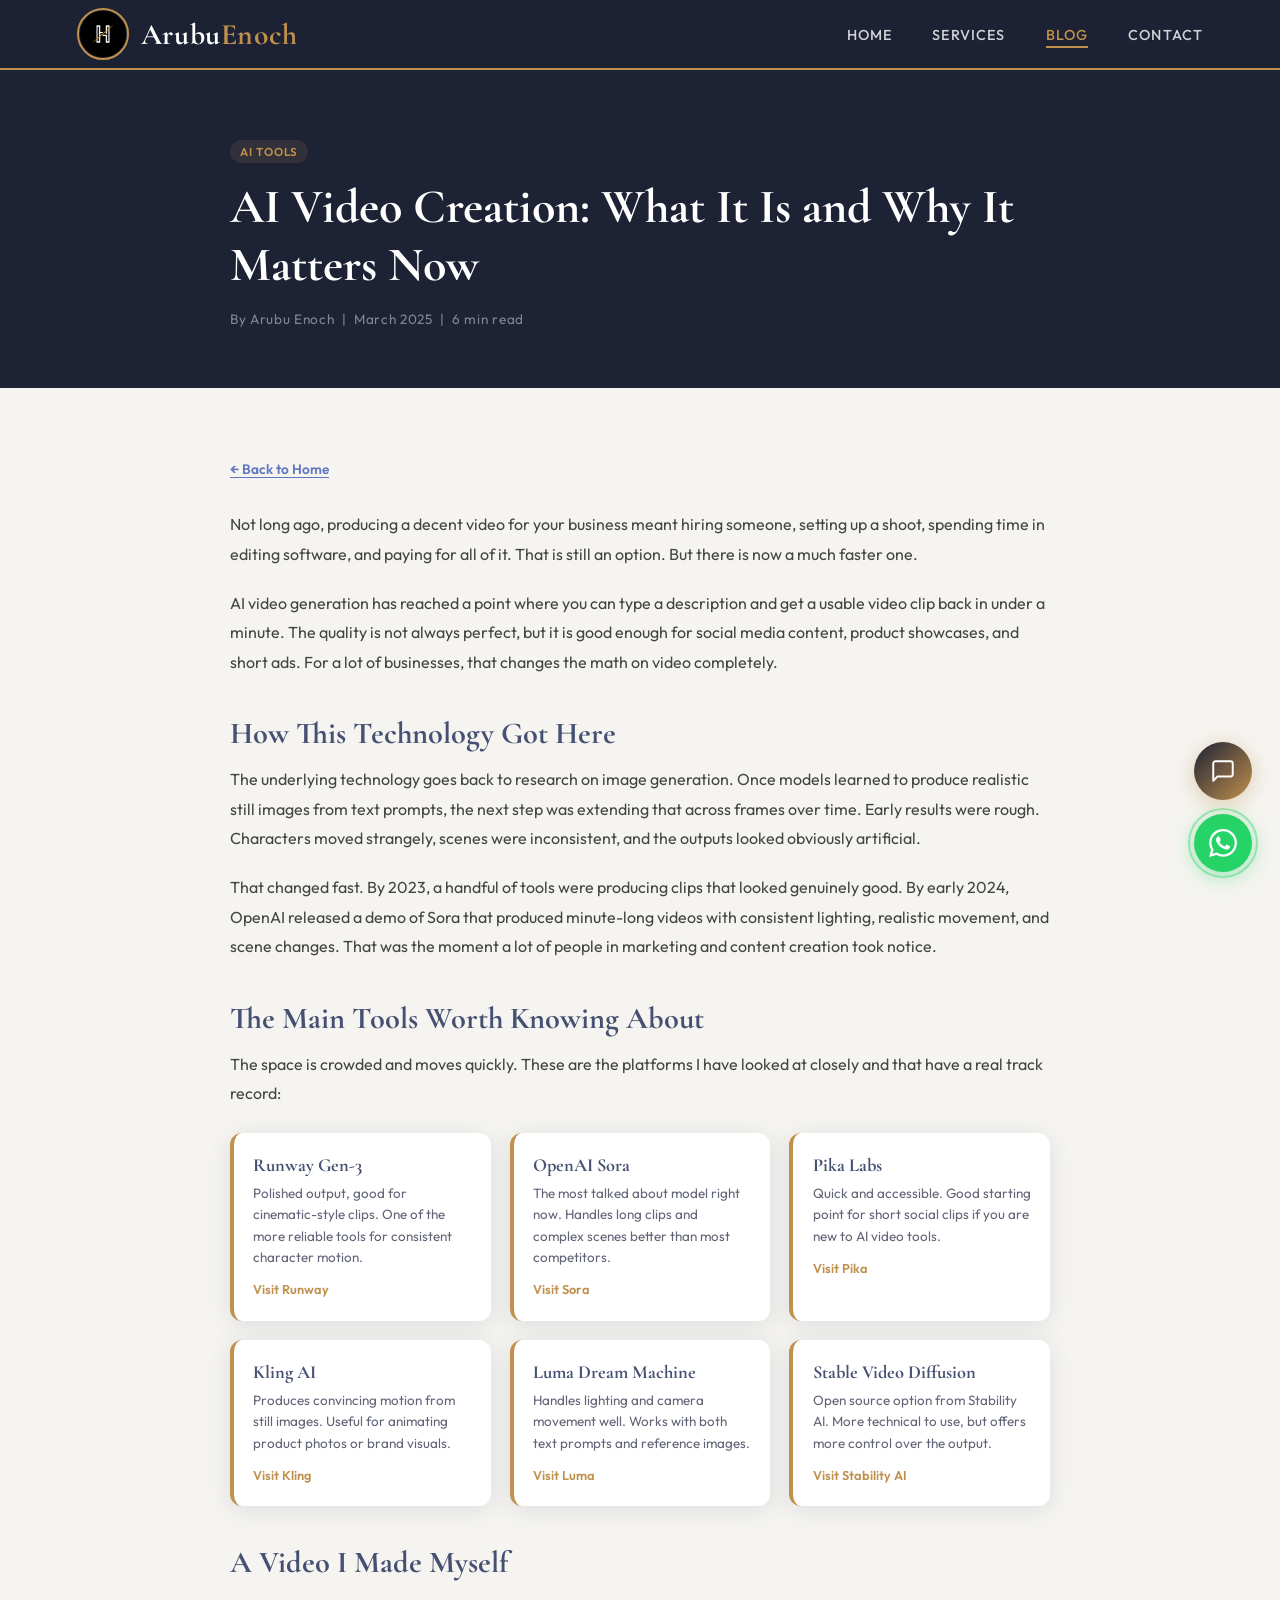
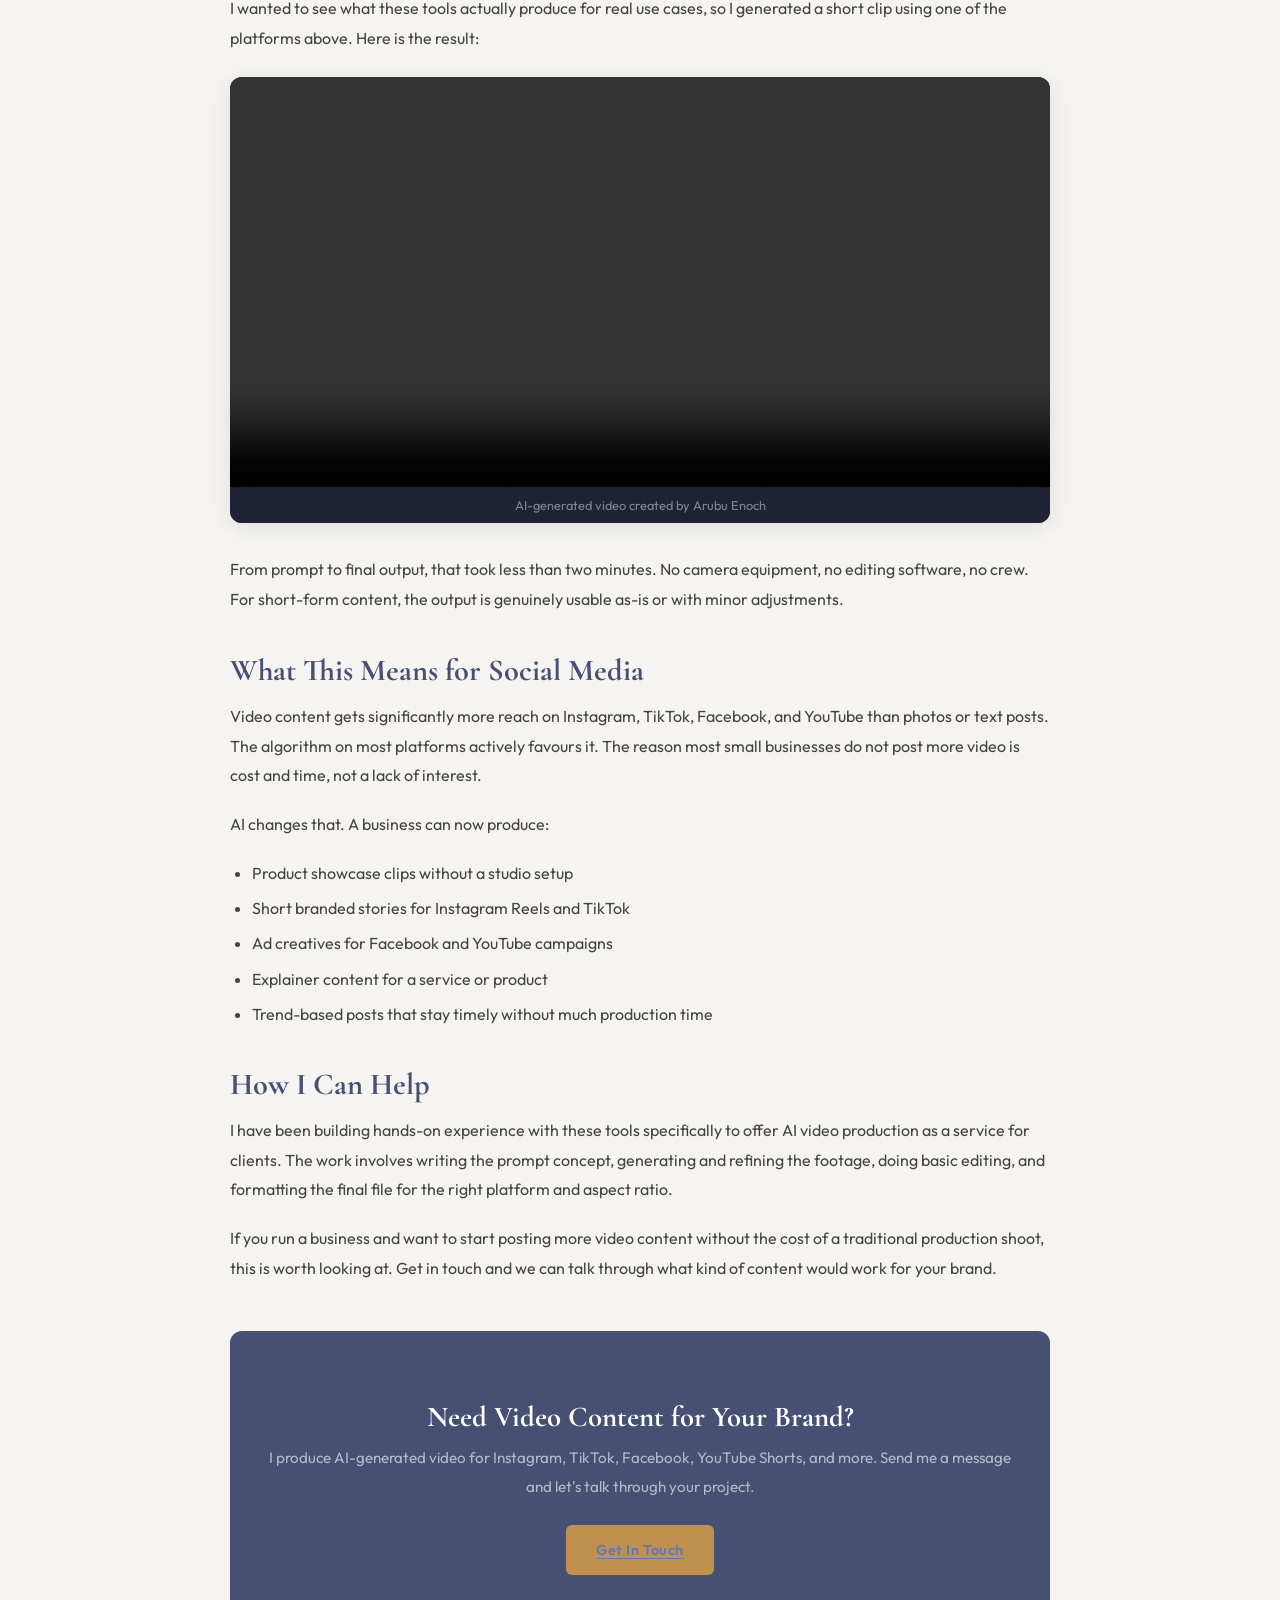
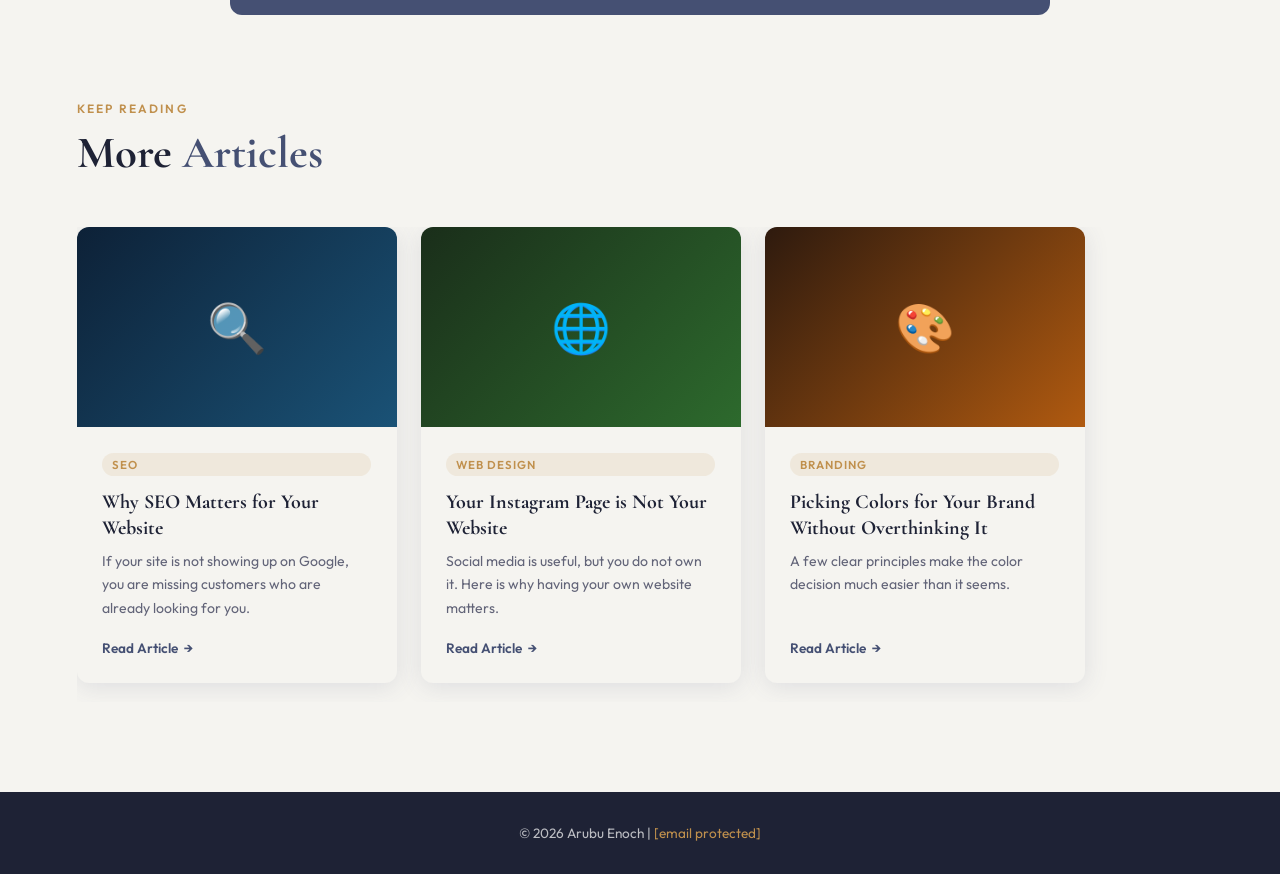
==== commit 8a8d9e0c: "Add files via upload" ====
--- a/blog-ai-video.html
+++ b/blog-ai-video.html
@@ -236,7 +236,167 @@
     grid.addEventListener('mouseup', () => isDown = false);
     grid.addEventListener('mousemove', e => { if (!isDown) return; e.preventDefault(); grid.scrollLeft = scrollLeft - (e.pageX - grid.offsetLeft - startX); });
   </script>
-
+<!-- ================================================
+     AI CHAT WIDGET — paste above </body>, above the WhatsApp widget
+     ================================================ -->
+
+<div class="ai-widget" id="aiWidget">
+  <div class="ai-card" id="aiCard">
+    <div class="ai-card-header">
+      <div class="ai-avatar">AI</div>
+      <div class="ai-card-header-text">
+        <div class="ai-name">Arubu's AI Assistant</div>
+        <div class="ai-status"><span class="ai-status-dot">●</span> Online — ask me anything</div>
+      </div>
+      <button class="ai-close" id="aiClose" aria-label="Close chat">✕</button>
+    </div>
+    <div class="ai-messages" id="aiMessages">
+      <div class="ai-msg bot">
+        Hi! 👋 I'm Arubu's AI assistant. Ask me about services, pricing, or timelines — anything you'd like to know.
+      </div>
+    </div>
+    <div class="ai-input-row">
+      <textarea class="ai-input" id="aiInput" placeholder="Type your question..." rows="1" maxlength="500"></textarea>
+      <button class="ai-send" id="aiSend" aria-label="Send message">
+        <svg width="16" height="16" viewBox="0 0 24 24" fill="none" stroke="#1e2235" stroke-width="2.5" stroke-linecap="round" stroke-linejoin="round">
+          <line x1="22" y1="2" x2="11" y2="13"/><polygon points="22 2 15 22 11 13 2 9 22 2"/>
+        </svg>
+      </button>
+    </div>
+  </div>
+  <button class="ai-bubble" id="aiBubble" aria-label="Chat with AI Assistant">
+    <svg width="26" height="26" viewBox="0 0 24 24" fill="none" stroke="white" stroke-width="1.8" stroke-linecap="round" stroke-linejoin="round">
+      <path d="M21 15a2 2 0 0 1-2 2H7l-4 4V5a2 2 0 0 1 2-2h14a2 2 0 0 1 2 2z"/>
+    </svg>
+  </button>
+</div>
+
+<script>
+(function(){
+  var SERVER       = 'https://arubu-chat-server.onrender.com';
+  var POLL_INTERVAL = 2000;
+  var POLL_TIMEOUT  = 30000;
+
+  var bubble   = document.getElementById('aiBubble');
+  var card     = document.getElementById('aiCard');
+  var closeBtn = document.getElementById('aiClose');
+  var input    = document.getElementById('aiInput');
+  var sendBtn  = document.getElementById('aiSend');
+  var msgs     = document.getElementById('aiMessages');
+
+  var sessionId = null;
+  var isWaiting = false;
+  var pollTimer = null;
+  var pollStart = null;
+  var isOpen    = false;
+
+  function openCard() {
+    isOpen = true;
+    card.style.display = 'flex';
+    // Allow display:flex to paint before triggering transition
+    requestAnimationFrame(function(){
+      requestAnimationFrame(function(){
+        card.classList.add('open');
+      });
+    });
+    bubble.setAttribute('aria-expanded', 'true');
+    setTimeout(function(){ input.focus(); }, 300);
+  }
+
+  function closeCard() {
+    isOpen = false;
+    card.classList.remove('open');
+    bubble.setAttribute('aria-expanded', 'false');
+    // Hide after transition
+    setTimeout(function(){ if (!isOpen) card.style.display = 'none'; }, 300);
+  }
+
+  // Start hidden
+  card.style.display = 'none';
+
+  bubble.addEventListener('click', function(){ isOpen ? closeCard() : openCard(); });
+  closeBtn.addEventListener('click', closeCard);
+  document.addEventListener('keydown', function(e){ if (e.key === 'Escape' && isOpen) closeCard(); });
+
+  // Auto-resize textarea
+  input.addEventListener('input', function(){
+    this.style.height = 'auto';
+    this.style.height = Math.min(this.scrollHeight, 80) + 'px';
+  });
+
+  // Send on Enter (Shift+Enter = new line)
+  input.addEventListener('keydown', function(e){
+    if (e.key === 'Enter' && !e.shiftKey){ e.preventDefault(); sendMessage(); }
+  });
+  sendBtn.addEventListener('click', sendMessage);
+
+  function addMsg(text, type) {
+    var div = document.createElement('div');
+    div.className = 'ai-msg ' + type;
+    div.textContent = text;
+    msgs.appendChild(div);
+    msgs.scrollTop = msgs.scrollHeight;
+    return div;
+  }
+
+  function setWaiting(state) {
+    isWaiting = state;
+    sendBtn.disabled = state;
+    input.disabled   = state;
+  }
+
+  function sendMessage() {
+    var text = input.value.trim();
+    if (!text || isWaiting) return;
+
+    addMsg(text, 'user');
+    input.value = '';
+    input.style.height = 'auto';
+    setWaiting(true);
+
+    var thinkingEl = addMsg('Thinking…', 'thinking');
+
+    fetch(SERVER + '/send-message', {
+      method: 'POST',
+      headers: { 'Content-Type': 'application/json' },
+      body: JSON.stringify({ message: text, sessionId: sessionId })
+    })
+    .then(function(r){ return r.json(); })
+    .then(function(data){
+      if (data.error) throw new Error(data.error);
+      sessionId = data.sessionId;
+      pollStart = Date.now();
+      pollTimer = setInterval(function(){ pollForReply(thinkingEl); }, POLL_INTERVAL);
+    })
+    .catch(function(){
+      thinkingEl.remove();
+      addMsg('Sorry, something went wrong. Please reach out via WhatsApp instead.', 'error');
+      setWaiting(false);
+    });
+  }
+
+  function pollForReply(thinkingEl) {
+    if (Date.now() - pollStart > POLL_TIMEOUT) {
+      clearInterval(pollTimer);
+      thinkingEl.remove();
+      addMsg('Taking longer than usual. Try WhatsApp for a faster response!', 'error');
+      setWaiting(false);
+      return;
+    }
+    fetch(SERVER + '/poll-reply/' + sessionId)
+    .then(function(r){ return r.json(); })
+    .then(function(data){
+      if (data.status === 'ready') {
+        clearInterval(pollTimer);
+        thinkingEl.remove();
+        addMsg(data.reply, 'bot');
+        setWaiting(false);
+      }
+    })
+    .catch(function(){ /* keep polling on network hiccup */ });
+  }
+})();
+</script>
   <!-- ================================================
        WHATSAPP FLOATING WIDGET
        ================================================ -->
@@ -287,307 +447,6 @@
       }
     })();
   </script>
-<!-- ================================================
-     AI LIVE CHAT WIDGET
-     ================================================ -->
-<style>
-  .ai-widget {
-    position: fixed;
-    bottom: 100px; /* sits above the WhatsApp bubble */
-    right: 24px;
-    z-index: 9998;
-    font-family: 'Inter', sans-serif;
-  }
-  .ai-bubble {
-    width: 56px;
-    height: 56px;
-    border-radius: 50%;
-    background: linear-gradient(135deg, #1a1a2e, #c9a84c);
-    border: none;
-    cursor: pointer;
-    display: flex;
-    align-items: center;
-    justify-content: center;
-    box-shadow: 0 4px 20px rgba(0,0,0,0.3);
-    transition: transform 0.2s;
-    margin-left: auto;
-  }
-  .ai-bubble:hover { transform: scale(1.08); }
-  .ai-bubble svg { width: 26px; height: 26px; }
-  .ai-card {
-    position: absolute;
-    bottom: 70px;
-    right: 0;
-    width: 320px;
-    background: #12122a;
-    border: 1px solid rgba(201,168,76,0.3);
-    border-radius: 16px;
-    box-shadow: 0 8px 40px rgba(0,0,0,0.5);
-    display: none;
-    flex-direction: column;
-    overflow: hidden;
-    max-height: 450px;
-  }
-  .ai-card.open { display: flex; }
-  .ai-card-header {
-    background: linear-gradient(135deg, #1a1a2e, #0d0d1f);
-    padding: 14px 16px;
-    display: flex;
-    align-items: center;
-    gap: 10px;
-    border-bottom: 1px solid rgba(201,168,76,0.2);
-  }
-  .ai-avatar {
-    width: 36px; height: 36px;
-    border-radius: 50%;
-    background: linear-gradient(135deg, #c9a84c, #e8c96a);
-    display: flex; align-items: center; justify-content: center;
-    font-weight: 700; font-size: 12px; color: #0d0d1f; flex-shrink: 0;
-  }
-  .ai-card-header-text { flex: 1; }
-  .ai-name { color: #fff; font-weight: 600; font-size: 14px; }
-  .ai-status { color: rgba(255,255,255,0.5); font-size: 11px; margin-top: 2px; }
-  .ai-status-dot { color: #22c55e; }
-  .ai-close {
-    background: none; border: none; color: rgba(255,255,255,0.5);
-    cursor: pointer; font-size: 16px; padding: 4px;
-    transition: color 0.2s;
-  }
-  .ai-close:hover { color: #fff; }
-  .ai-messages {
-    flex: 1;
-    overflow-y: auto;
-    padding: 14px;
-    display: flex;
-    flex-direction: column;
-    gap: 10px;
-    min-height: 180px;
-    max-height: 260px;
-  }
-  .ai-msg {
-    max-width: 85%;
-    padding: 10px 13px;
-    border-radius: 12px;
-    font-size: 13px;
-    line-height: 1.5;
-    animation: fadeInMsg 0.2s ease;
-  }
-  @keyframes fadeInMsg {
-    from { opacity: 0; transform: translateY(4px); }
-    to   { opacity: 1; transform: translateY(0); }
-  }
-  .ai-msg.bot {
-    background: rgba(255,255,255,0.07);
-    color: rgba(255,255,255,0.85);
-    align-self: flex-start;
-    border-bottom-left-radius: 4px;
-  }
-  .ai-msg.user {
-    background: linear-gradient(135deg, #c9a84c, #e8c96a);
-    color: #0d0d1f;
-    align-self: flex-end;
-    font-weight: 500;
-    border-bottom-right-radius: 4px;
-  }
-  .ai-msg.thinking {
-    background: rgba(255,255,255,0.05);
-    color: rgba(255,255,255,0.4);
-    align-self: flex-start;
-    font-style: italic;
-    font-size: 12px;
-  }
-  .ai-msg.error {
-    background: rgba(239,68,68,0.15);
-    color: #fca5a5;
-    align-self: flex-start;
-  }
-  .ai-input-row {
-    display: flex;
-    gap: 8px;
-    padding: 12px 14px;
-    border-top: 1px solid rgba(255,255,255,0.07);
-    background: rgba(255,255,255,0.03);
-  }
-  .ai-input {
-    flex: 1;
-    background: rgba(255,255,255,0.07);
-    border: 1px solid rgba(255,255,255,0.1);
-    border-radius: 8px;
-    padding: 9px 12px;
-    color: #fff;
-    font-size: 13px;
-    outline: none;
-    transition: border-color 0.2s;
-    resize: none;
-    font-family: inherit;
-  }
-  .ai-input:focus { border-color: rgba(201,168,76,0.5); }
-  .ai-input::placeholder { color: rgba(255,255,255,0.3); }
-  .ai-send {
-    width: 38px; height: 38px;
-    border-radius: 8px;
-    background: linear-gradient(135deg, #c9a84c, #e8c96a);
-    border: none;
-    cursor: pointer;
-    display: flex; align-items: center; justify-content: center;
-    flex-shrink: 0;
-    transition: opacity 0.2s, transform 0.2s;
-  }
-  .ai-send:hover { opacity: 0.85; transform: scale(1.05); }
-  .ai-send:disabled { opacity: 0.4; cursor: not-allowed; transform: none; }
-  .ai-send svg { width: 16px; height: 16px; }
-</style>
-
-<div class="ai-widget" id="aiWidget">
-  <div class="ai-card" id="aiCard">
-    <div class="ai-card-header">
-      <div class="ai-avatar">AI</div>
-      <div class="ai-card-header-text">
-        <div class="ai-name">Arubu's AI Assistant</div>
-        <div class="ai-status"><span class="ai-status-dot">●</span> Online — ask me anything</div>
-      </div>
-      <button class="ai-close" id="aiClose" aria-label="Close chat">✕</button>
-    </div>
-    <div class="ai-messages" id="aiMessages">
-      <div class="ai-msg bot">
-        Hi! 👋 I'm Arubu's AI assistant. Ask me about services, pricing, timelines — anything you'd like to know.
-      </div>
-    </div>
-    <div class="ai-input-row">
-      <textarea
-        class="ai-input"
-        id="aiInput"
-        placeholder="Type your question..."
-        rows="1"
-        maxlength="500"
-      ></textarea>
-      <button class="ai-send" id="aiSend" aria-label="Send message">
-        <svg viewBox="0 0 24 24" fill="none" stroke="#0d0d1f" stroke-width="2.5" stroke-linecap="round" stroke-linejoin="round">
-          <line x1="22" y1="2" x2="11" y2="13"/><polygon points="22 2 15 22 11 13 2 9 22 2"/>
-        </svg>
-      </button>
-    </div>
-  </div>
-  <button class="ai-bubble" id="aiBubble" aria-label="Chat with AI Assistant">
-    <svg viewBox="0 0 24 24" fill="none" stroke="white" stroke-width="1.8" stroke-linecap="round" stroke-linejoin="round">
-      <path d="M21 15a2 2 0 0 1-2 2H7l-4 4V5a2 2 0 0 1 2-2h14a2 2 0 0 1 2 2z"/>
-    </svg>
-  </button>
-</div>
-
-<script>
-(function(){
-  // ── CONFIG — change this to your Render URL ──────────────────────
-  var SERVER = 'https://arubu-chat-server.onrender.com';
-  var POLL_INTERVAL = 2000;   // check every 2 seconds
-  var POLL_TIMEOUT  = 30000;  // give up after 30 seconds
-  // ─────────────────────────────────────────────────────────────────
-
-  var bubble   = document.getElementById('aiBubble');
-  var card     = document.getElementById('aiCard');
-  var closeBtn = document.getElementById('aiClose');
-  var input    = document.getElementById('aiInput');
-  var sendBtn  = document.getElementById('aiSend');
-  var msgs     = document.getElementById('aiMessages');
-
-  var sessionId    = null;
-  var isWaiting    = false;
-  var pollTimer    = null;
-  var pollStart    = null;
-
-  // Open / close
-  bubble.addEventListener('click', function(){
-    card.classList.toggle('open');
-    if (card.classList.contains('open')) input.focus();
-  });
-  closeBtn.addEventListener('click', function(){ card.classList.remove('open'); });
-  document.addEventListener('keydown', function(e){
-    if (e.key === 'Escape') card.classList.remove('open');
-  });
-
-  // Auto-resize textarea
-  input.addEventListener('input', function(){
-    this.style.height = 'auto';
-    this.style.height = Math.min(this.scrollHeight, 80) + 'px';
-  });
-
-  // Send on Enter (Shift+Enter = newline)
-  input.addEventListener('keydown', function(e){
-    if (e.key === 'Enter' && !e.shiftKey) { e.preventDefault(); sendMessage(); }
-  });
-  sendBtn.addEventListener('click', sendMessage);
-
-  function addMsg(text, type) {
-    var div = document.createElement('div');
-    div.className = 'ai-msg ' + type;
-    div.textContent = text;
-    msgs.appendChild(div);
-    msgs.scrollTop = msgs.scrollHeight;
-    return div;
-  }
-
-  function setWaiting(state) {
-    isWaiting    = state;
-    sendBtn.disabled = state;
-    input.disabled   = state;
-  }
-
-  function sendMessage() {
-    var text = input.value.trim();
-    if (!text || isWaiting) return;
-
-    addMsg(text, 'user');
-    input.value = '';
-    input.style.height = 'auto';
-    setWaiting(true);
-
-    var thinkingEl = addMsg('Thinking…', 'thinking');
-
-    fetch(SERVER + '/send-message', {
-      method: 'POST',
-      headers: { 'Content-Type': 'application/json' },
-      body: JSON.stringify({ message: text, sessionId: sessionId })
-    })
-    .then(function(r){ return r.json(); })
-    .then(function(data){
-      if (data.error) throw new Error(data.error);
-      sessionId = data.sessionId;
-      pollStart = Date.now();
-      pollTimer = setInterval(function(){ pollForReply(thinkingEl); }, POLL_INTERVAL);
-    })
-    .catch(function(err){
-      thinkingEl.remove();
-      addMsg('Sorry, something went wrong. Please try WhatsApp instead.', 'error');
-      setWaiting(false);
-    });
-  }
-
-  function pollForReply(thinkingEl) {
-    if (Date.now() - pollStart > POLL_TIMEOUT) {
-      clearInterval(pollTimer);
-      thinkingEl.remove();
-      addMsg('The AI is taking longer than usual. Try WhatsApp for a faster response!', 'error');
-      setWaiting(false);
-      return;
-    }
-
-    fetch(SERVER + '/poll-reply/' + sessionId)
-    .then(function(r){ return r.json(); })
-    .then(function(data){
-      if (data.status === 'ready') {
-        clearInterval(pollTimer);
-        thinkingEl.remove();
-        addMsg(data.reply, 'bot');
-        setWaiting(false);
-      }
-      // if 'pending', just wait for next poll
-    })
-    .catch(function(){
-      // network hiccup — keep polling
-    });
-  }
-})();
-</script>
 
 </body>
 </html>
--- a/style.css
+++ b/style.css
@@ -1311,3 +1311,240 @@
   .page-hero { padding: calc(var(--nav-h) + 48px) 5% 48px; }
   .blog-body { padding: 48px 5%; }
 }
+
+/* =============================================
+   AI CHAT WIDGET
+   ============================================= */
+#aiWidget {
+  position: fixed !important;
+  bottom: 100px !important;
+  right: 28px !important;
+  z-index: 99998 !important;
+  font-family: 'Outfit', sans-serif !important;
+  display: flex !important;
+  flex-direction: column !important;
+  align-items: flex-end !important;
+  gap: 12px !important;
+}
+
+#aiWidget .ai-bubble {
+  width: 58px !important;
+  height: 58px !important;
+  border-radius: 50% !important;
+  background: linear-gradient(135deg, #1e2235, #c0904d) !important;
+  border: none !important;
+  cursor: pointer !important;
+  display: flex !important;
+  align-items: center !important;
+  justify-content: center !important;
+  box-shadow: 0 4px 20px rgba(192,144,77,0.4) !important;
+  transition: transform 0.25s ease, box-shadow 0.25s ease !important;
+  flex-shrink: 0 !important;
+  pointer-events: all !important;
+}
+
+#aiWidget .ai-bubble:hover {
+  transform: scale(1.1) !important;
+  box-shadow: 0 6px 28px rgba(192,144,77,0.6) !important;
+}
+
+#aiWidget .ai-bubble:focus-visible {
+  outline: 3px solid var(--gold) !important;
+  outline-offset: 3px !important;
+}
+
+#aiWidget .ai-card {
+  position: relative !important;
+  width: 310px !important;
+  background: #12122a !important;
+  border: 1px solid rgba(192,144,77,0.3) !important;
+  border-radius: 16px !important;
+  box-shadow: 0 8px 40px rgba(0,0,0,0.5) !important;
+  display: none !important;
+  flex-direction: column !important;
+  overflow: hidden !important;
+  max-height: 460px !important;
+  opacity: 0 !important;
+  transform: translateY(14px) scale(0.96) !important;
+  pointer-events: none !important;
+  transition: opacity 0.28s ease, transform 0.28s ease !important;
+}
+
+#aiWidget .ai-card.open {
+  display: flex !important;
+  opacity: 1 !important;
+  transform: translateY(0) scale(1) !important;
+  pointer-events: all !important;
+}
+
+#aiWidget .ai-card-header {
+  background: linear-gradient(135deg, #1e2235, #0d0d1f) !important;
+  padding: 14px 16px !important;
+  display: flex !important;
+  align-items: center !important;
+  gap: 10px !important;
+  border-bottom: 1px solid rgba(192,144,77,0.2) !important;
+  flex-shrink: 0 !important;
+}
+
+#aiWidget .ai-avatar {
+  width: 38px !important;
+  height: 38px !important;
+  border-radius: 50% !important;
+  background: linear-gradient(135deg, #c0904d, #e8c96a) !important;
+  display: flex !important;
+  align-items: center !important;
+  justify-content: center !important;
+  font-weight: 700 !important;
+  font-size: 11px !important;
+  color: #0d0d1f !important;
+  flex-shrink: 0 !important;
+  font-family: 'Outfit', sans-serif !important;
+  letter-spacing: 0.03em !important;
+}
+
+#aiWidget .ai-card-header-text { flex: 1 !important; min-width: 0 !important; }
+
+#aiWidget .ai-name {
+  color: #fff !important;
+  font-weight: 600 !important;
+  font-size: 0.88rem !important;
+  font-family: 'Outfit', sans-serif !important;
+  white-space: nowrap !important;
+  overflow: hidden !important;
+  text-overflow: ellipsis !important;
+}
+
+#aiWidget .ai-status {
+  color: rgba(255,255,255,0.5) !important;
+  font-size: 0.72rem !important;
+  margin-top: 2px !important;
+  font-family: 'Outfit', sans-serif !important;
+}
+
+#aiWidget .ai-status-dot { color: #22c55e !important; }
+
+#aiWidget .ai-close {
+  background: none !important;
+  border: none !important;
+  color: rgba(255,255,255,0.5) !important;
+  cursor: pointer !important;
+  font-size: 1rem !important;
+  padding: 4px 6px !important;
+  line-height: 1 !important;
+  border-radius: 4px !important;
+  transition: color 0.2s, background 0.2s !important;
+  flex-shrink: 0 !important;
+}
+#aiWidget .ai-close:hover { color: #fff !important; background: rgba(255,255,255,0.1) !important; }
+
+#aiWidget .ai-messages {
+  flex: 1 !important;
+  overflow-y: auto !important;
+  padding: 14px !important;
+  display: flex !important;
+  flex-direction: column !important;
+  gap: 10px !important;
+  min-height: 180px !important;
+  max-height: 260px !important;
+}
+
+#aiWidget .ai-msg {
+  max-width: 86% !important;
+  padding: 10px 13px !important;
+  border-radius: 12px !important;
+  font-size: 0.84rem !important;
+  line-height: 1.55 !important;
+  font-family: 'Outfit', sans-serif !important;
+  animation: aiMsgIn 0.2s ease !important;
+}
+
+@keyframes aiMsgIn {
+  from { opacity: 0; transform: translateY(4px); }
+  to   { opacity: 1; transform: translateY(0); }
+}
+
+#aiWidget .ai-msg.bot {
+  background: rgba(255,255,255,0.08) !important;
+  color: rgba(255,255,255,0.85) !important;
+  align-self: flex-start !important;
+  border-bottom-left-radius: 4px !important;
+}
+
+#aiWidget .ai-msg.user {
+  background: linear-gradient(135deg, #c0904d, #e8c96a) !important;
+  color: #1e2235 !important;
+  align-self: flex-end !important;
+  font-weight: 500 !important;
+  border-bottom-right-radius: 4px !important;
+}
+
+#aiWidget .ai-msg.thinking {
+  background: rgba(255,255,255,0.04) !important;
+  color: rgba(255,255,255,0.35) !important;
+  align-self: flex-start !important;
+  font-style: italic !important;
+  font-size: 0.78rem !important;
+}
+
+#aiWidget .ai-msg.error {
+  background: rgba(239,68,68,0.15) !important;
+  color: #fca5a5 !important;
+  align-self: flex-start !important;
+}
+
+#aiWidget .ai-input-row {
+  display: flex !important;
+  gap: 8px !important;
+  padding: 12px 14px !important;
+  border-top: 1px solid rgba(255,255,255,0.07) !important;
+  background: rgba(255,255,255,0.03) !important;
+  flex-shrink: 0 !important;
+}
+
+#aiWidget .ai-input {
+  flex: 1 !important;
+  background: rgba(255,255,255,0.07) !important;
+  border: 1px solid rgba(255,255,255,0.12) !important;
+  border-radius: 8px !important;
+  padding: 9px 12px !important;
+  color: #fff !important;
+  font-size: 0.84rem !important;
+  font-family: 'Outfit', sans-serif !important;
+  outline: none !important;
+  resize: none !important;
+  transition: border-color 0.2s !important;
+  line-height: 1.4 !important;
+}
+
+#aiWidget .ai-input:focus {
+  border-color: rgba(192,144,77,0.55) !important;
+}
+
+#aiWidget .ai-input::placeholder {
+  color: rgba(255,255,255,0.3) !important;
+}
+
+#aiWidget .ai-send {
+  width: 38px !important;
+  height: 38px !important;
+  border-radius: 8px !important;
+  background: linear-gradient(135deg, #c0904d, #e8c96a) !important;
+  border: none !important;
+  cursor: pointer !important;
+  display: flex !important;
+  align-items: center !important;
+  justify-content: center !important;
+  flex-shrink: 0 !important;
+  align-self: flex-end !important;
+  transition: opacity 0.2s, transform 0.2s !important;
+}
+
+#aiWidget .ai-send:hover { opacity: 0.85 !important; transform: scale(1.05) !important; }
+#aiWidget .ai-send:disabled { opacity: 0.35 !important; cursor: not-allowed !important; transform: none !important; }
+
+@media (max-width: 680px) {
+  #aiWidget { bottom: 90px !important; right: 16px !important; }
+  #aiWidget .ai-card { width: 272px !important; }
+  #aiWidget .ai-bubble { width: 52px !important; height: 52px !important; }
+}
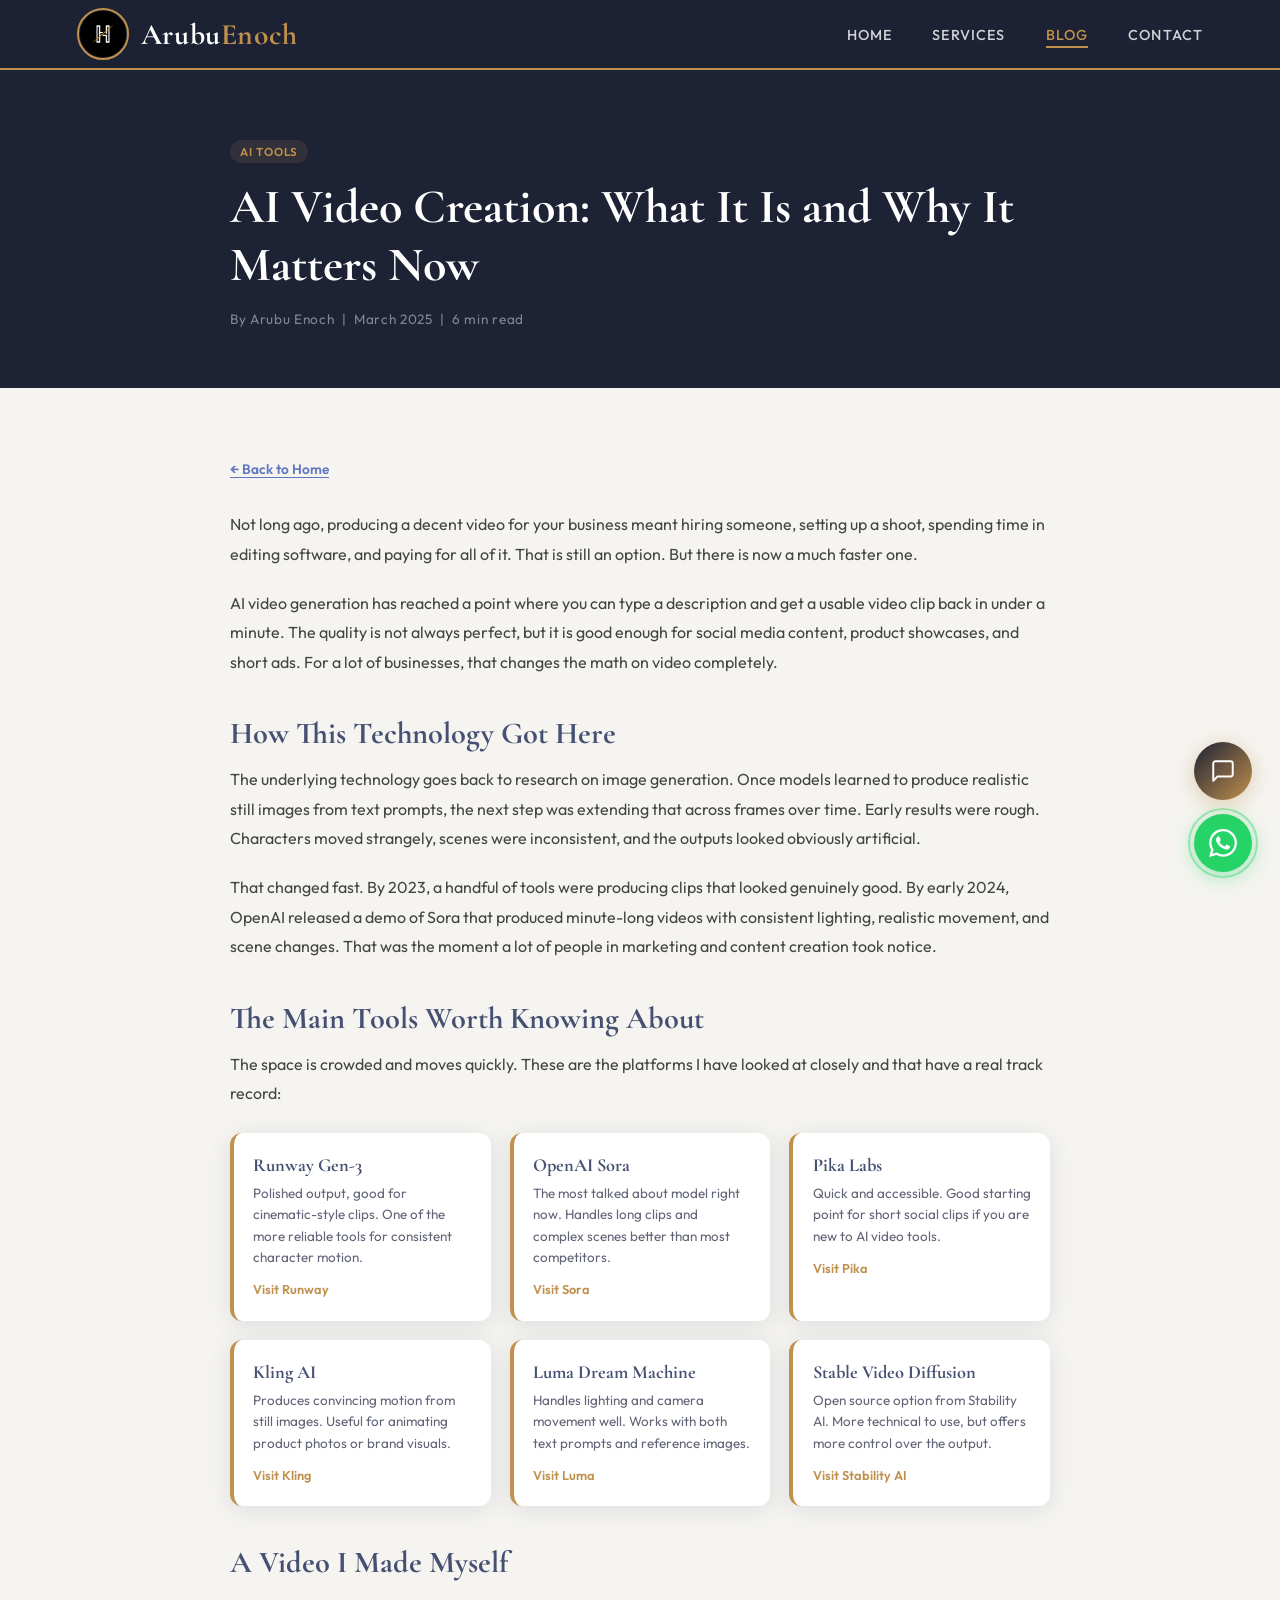
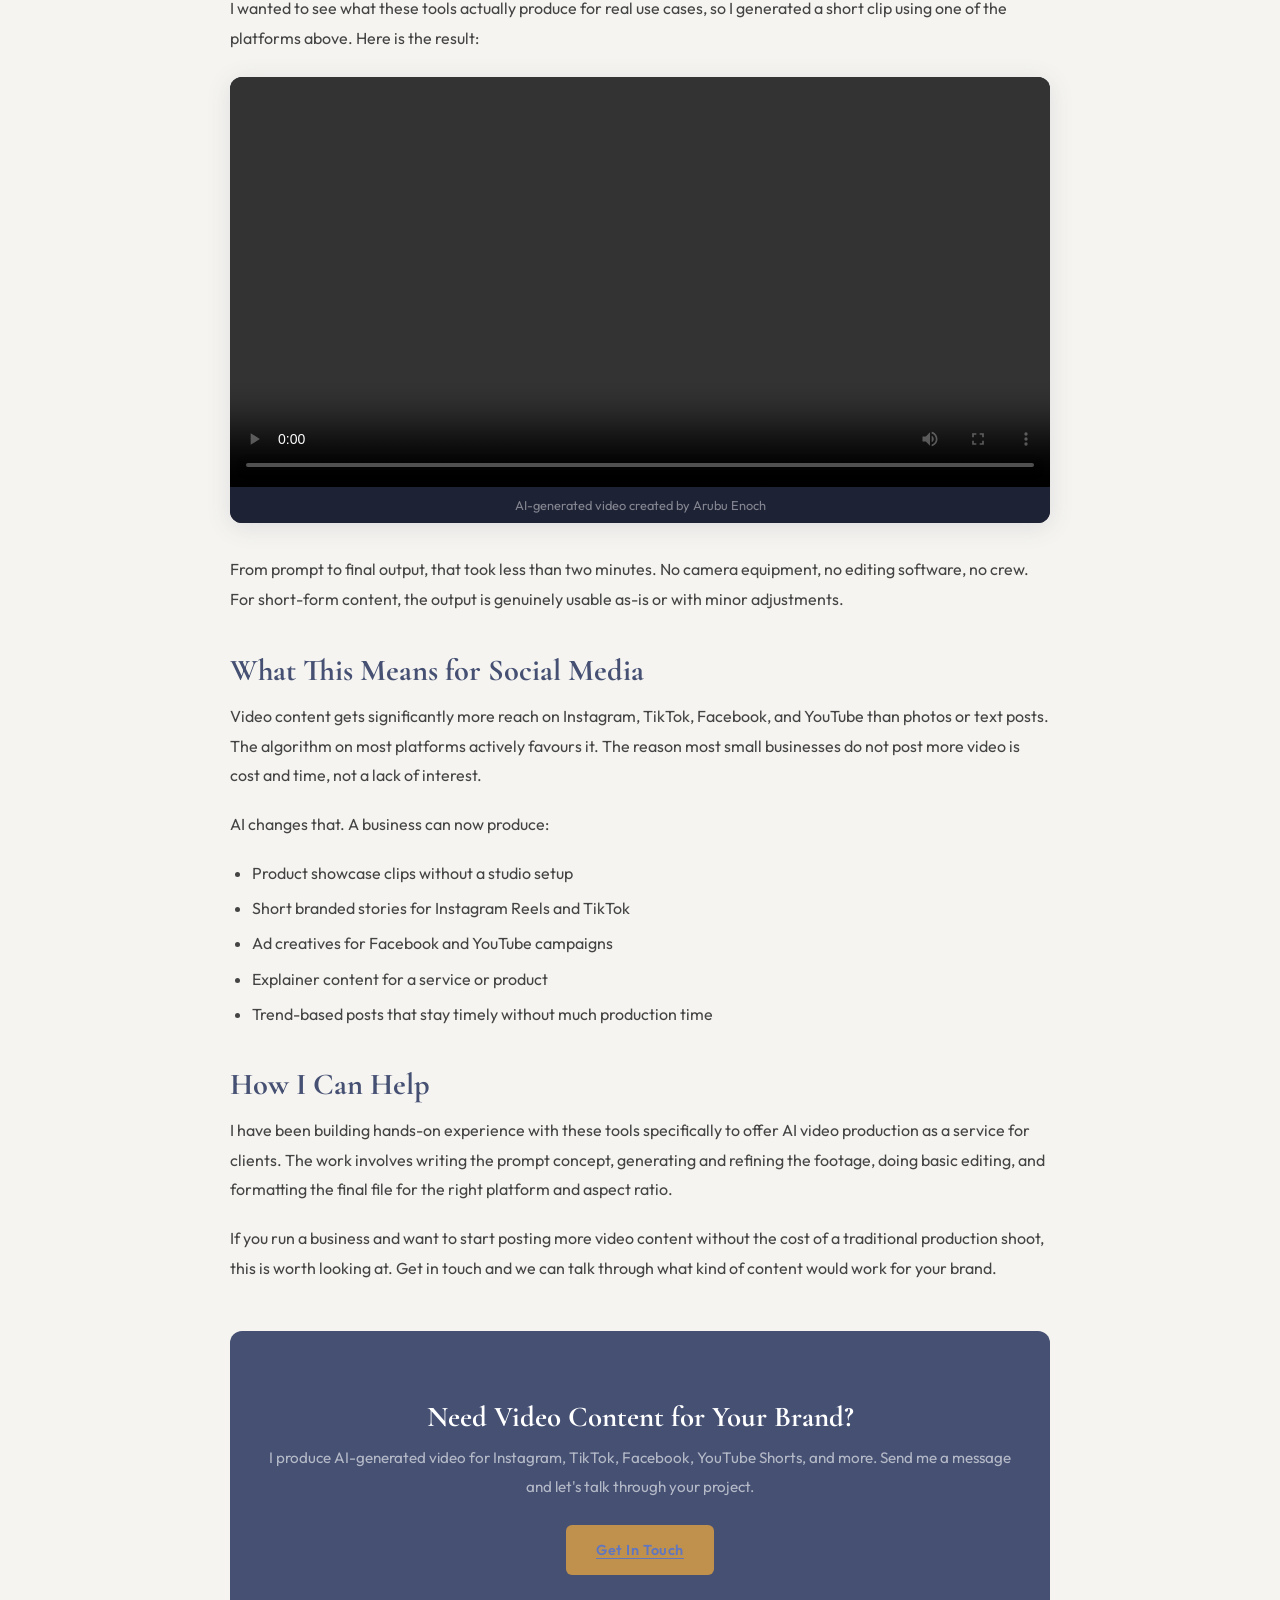
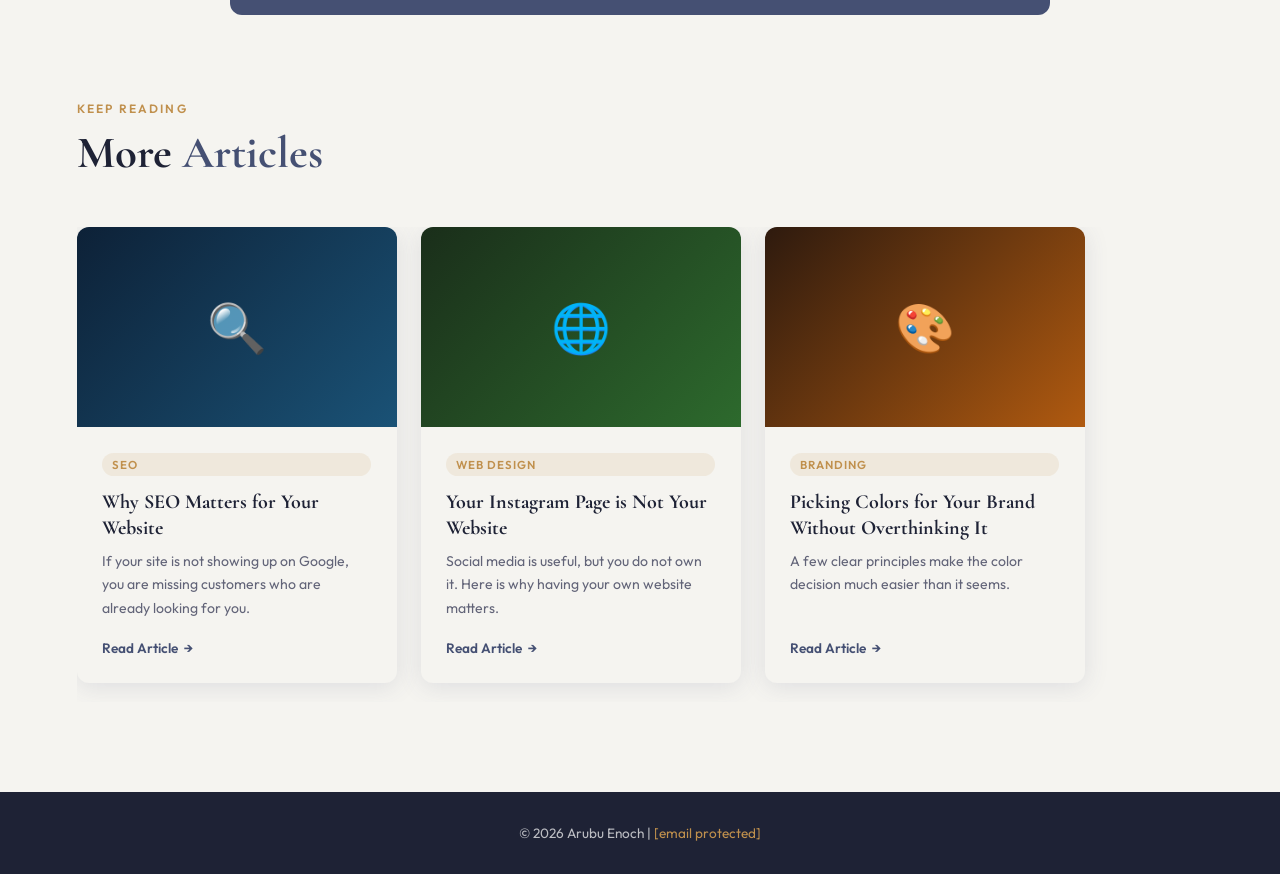
==== commit a06e6864: "Fix punctuation in AI assistant messages Standardize punctuation in the site chatbot copy for clarit" ====
--- a/blog-ai-video.html
+++ b/blog-ai-video.html
@@ -252,7 +252,7 @@
     </div>
     <div class="ai-messages" id="aiMessages">
       <div class="ai-msg bot">
-        Hi! 👋 I'm Arubu's AI assistant. Ask me about services, pricing, or timelines — anything you'd like to know.
+        Hi! 👋 I'm Arubu's AI assistant. Ask me about services, pricing, or timelines, anything you'd like to know.
       </div>
     </div>
     <div class="ai-input-row">
@@ -412,7 +412,7 @@
       </div>
       <div class="wa-body">
         <div class="wa-message-bubble">
-          Hi there! 👋<br>Got a project in mind? I'd love to help — send me a message and let's talk.
+          Hi there! 👋<br>Got a project in mind? I'd love to help. Send me a message and let's talk.
         </div>
         <div class="wa-message-time">Just now</div>
       </div>
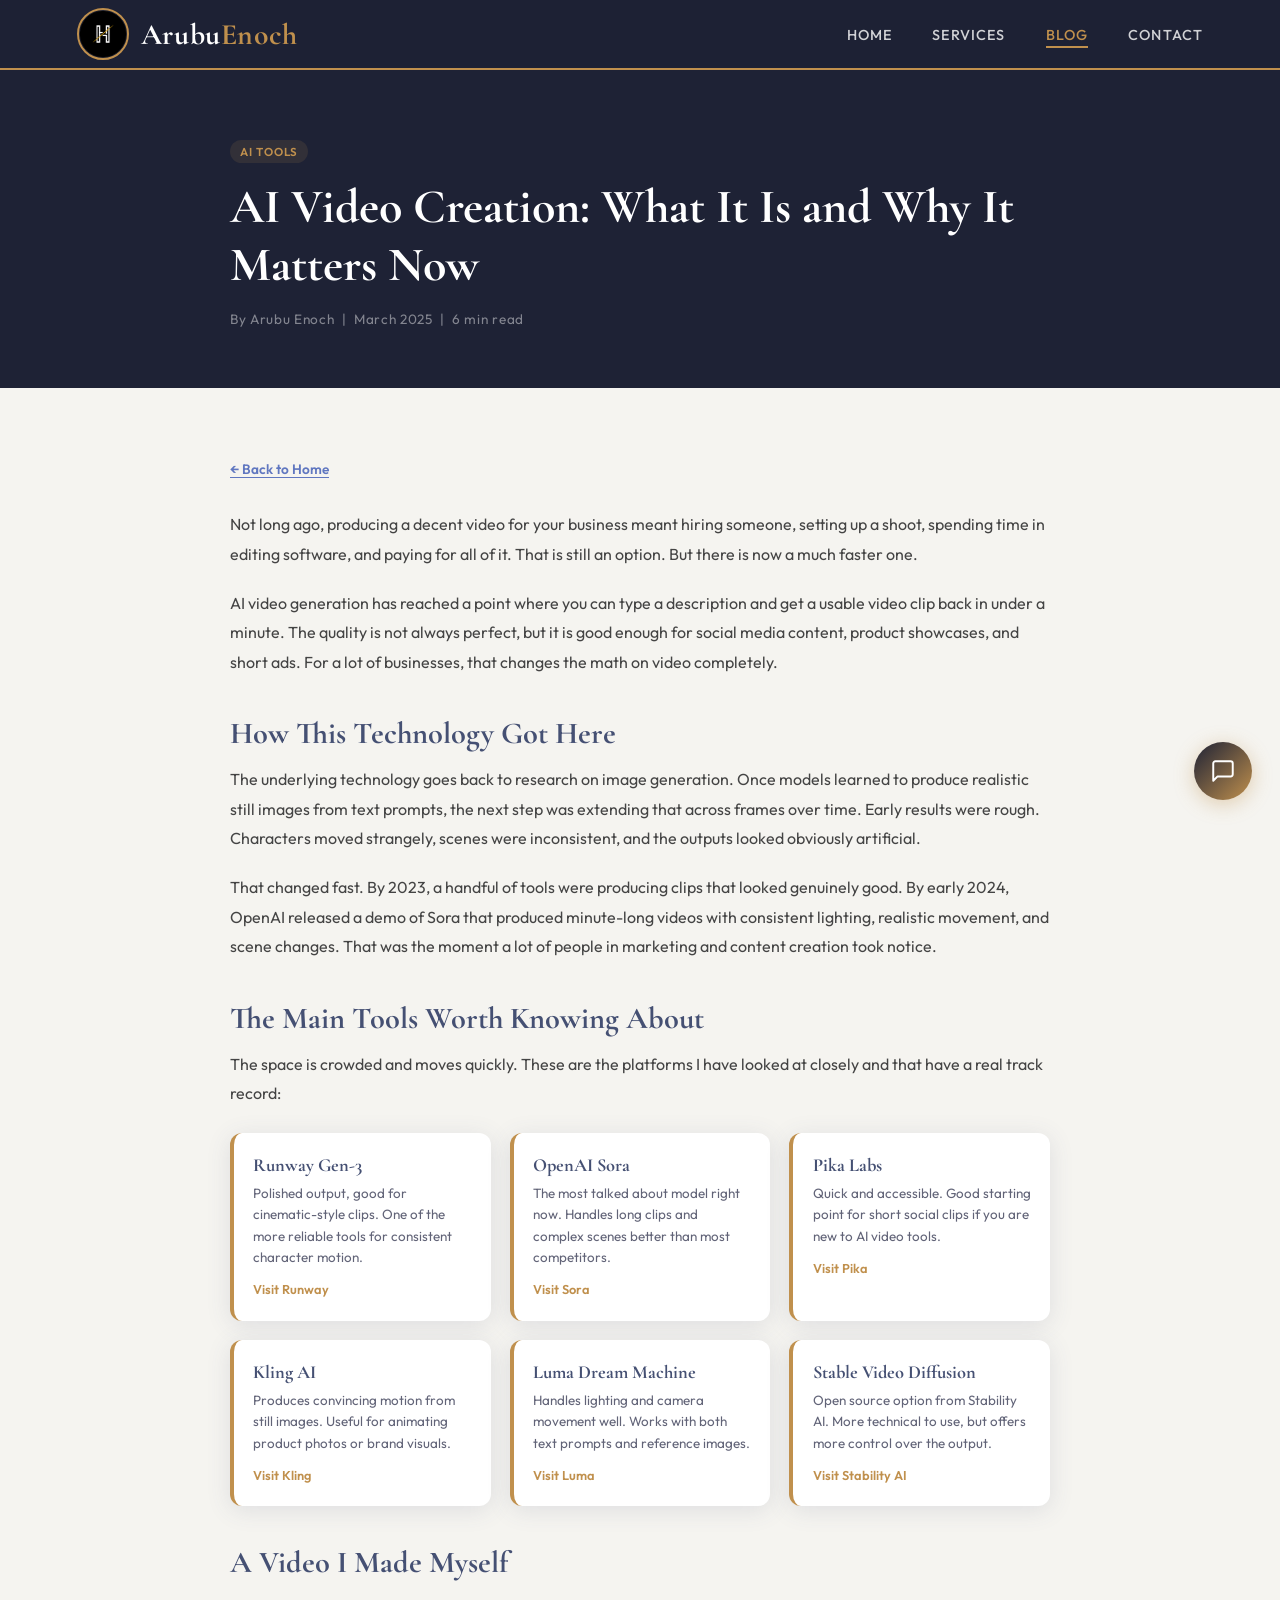
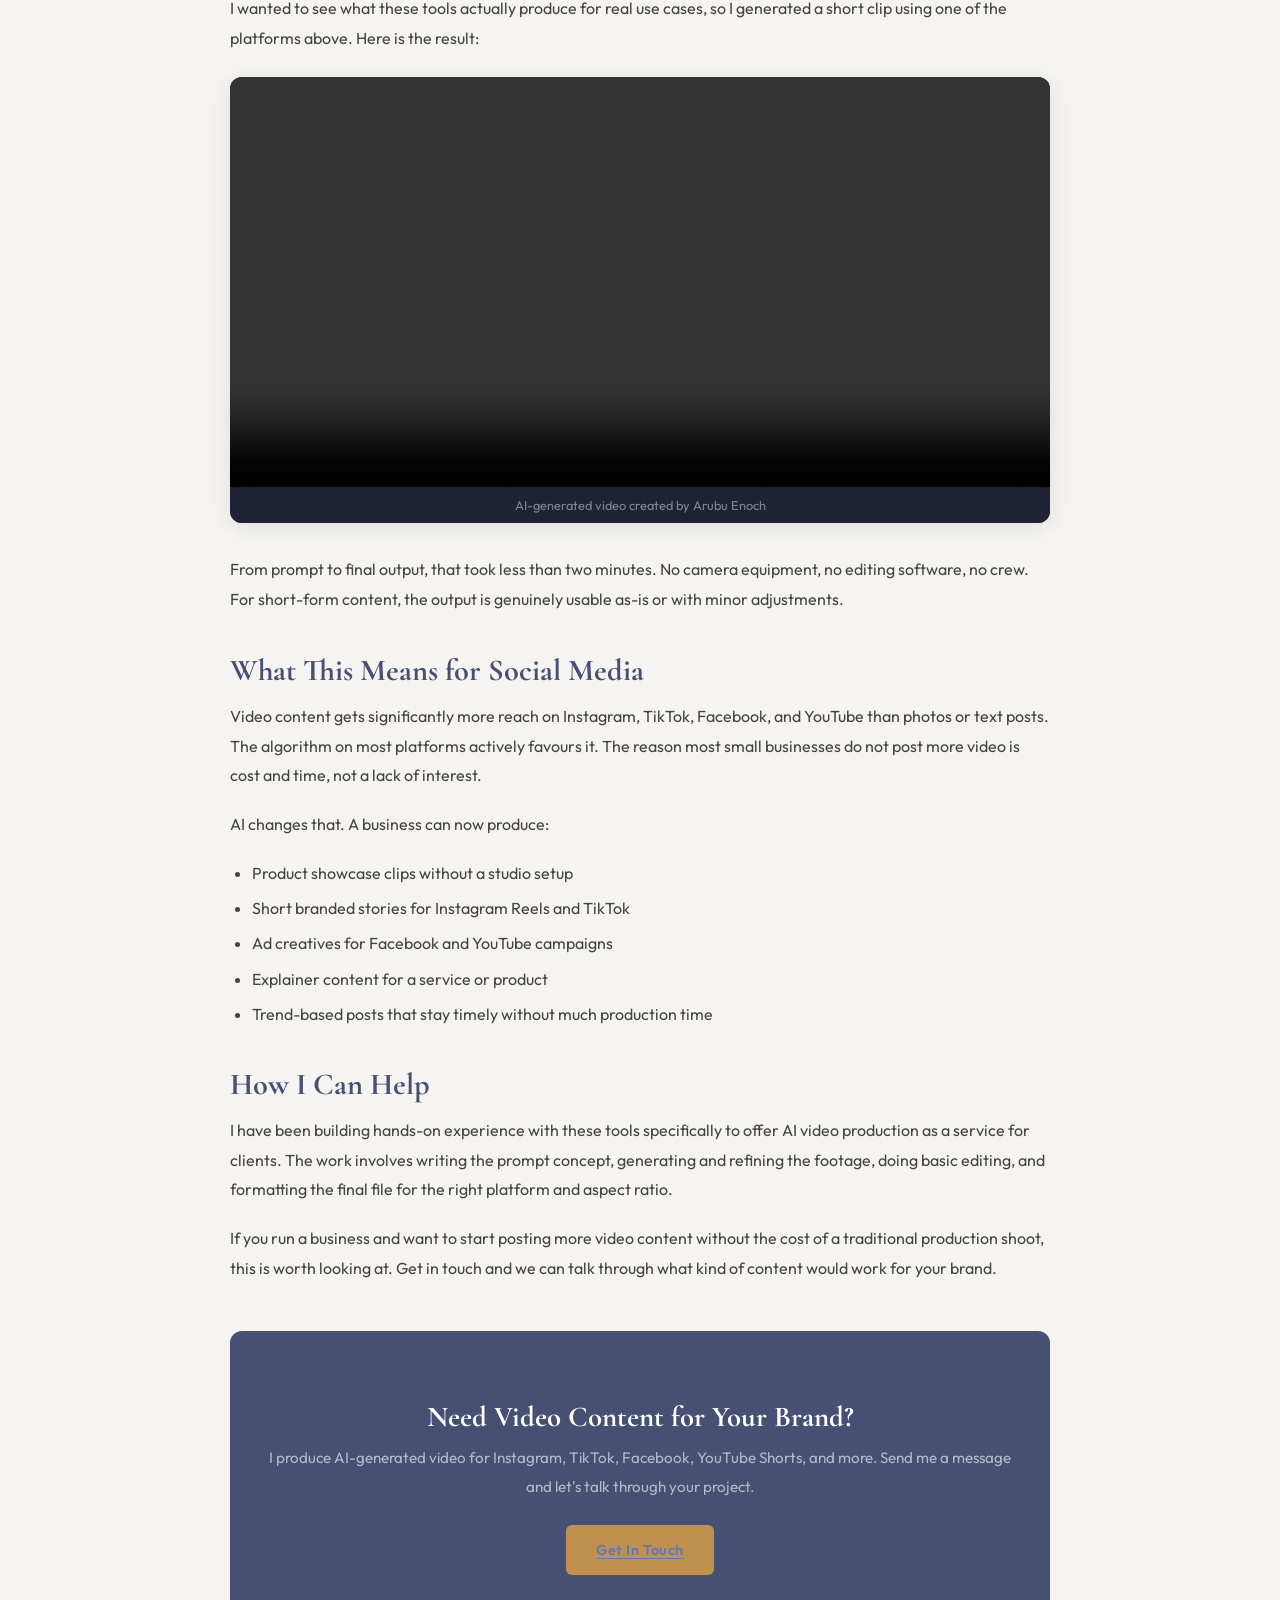
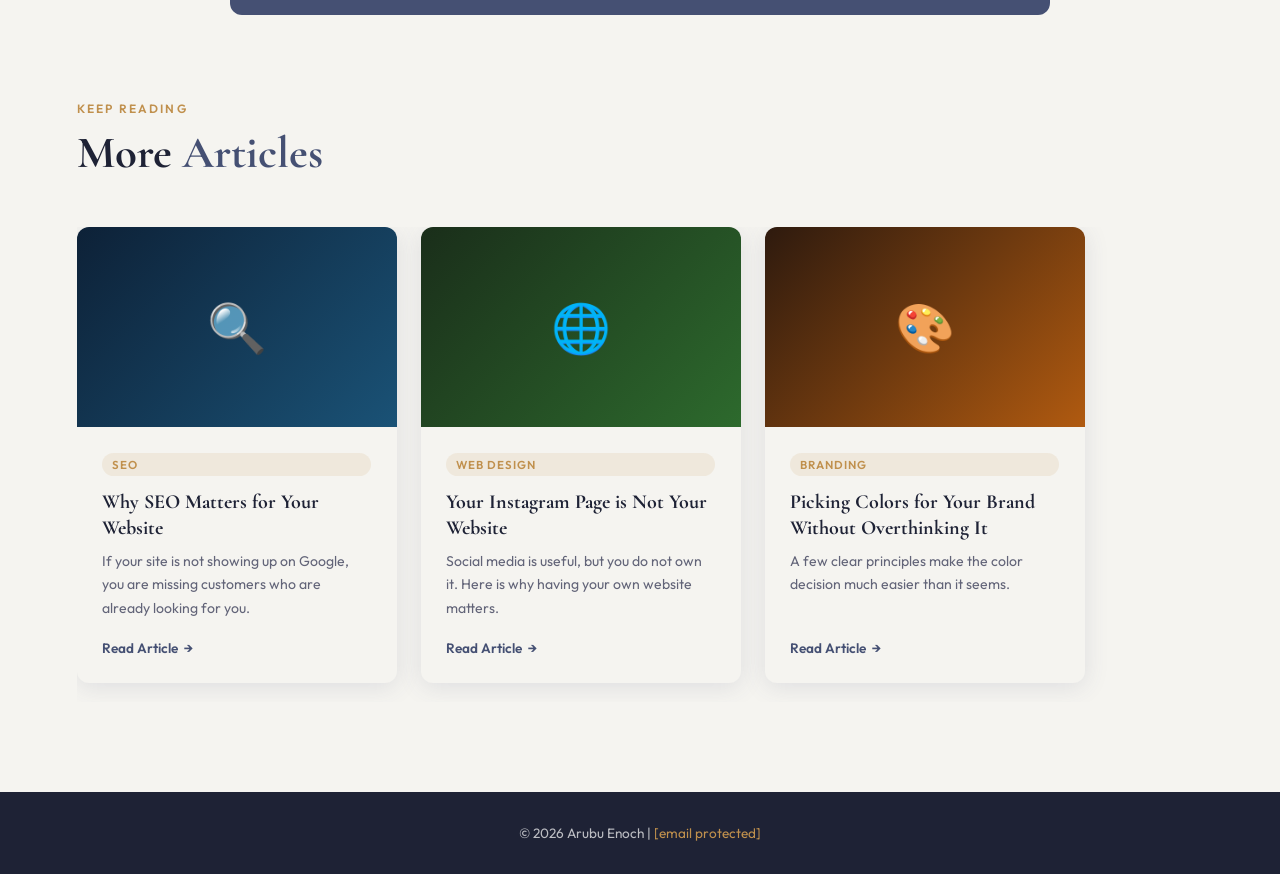
==== commit 2df090b0: "Add files via upload" ====
--- a/blog-ai-video.html
+++ b/blog-ai-video.html
@@ -1,452 +1,401 @@
-<!DOCTYPE html>
-<html lang="en">
-<head>
-  <meta charset="UTF-8" />
-  <meta name="viewport" content="width=device-width, initial-scale=1.0" />
-  <title>AI Video Creation | Arubu Enoch Blog</title>
-  <meta name="description" content="An honest look at AI video generation tools, how the technology developed, and how I use it for client work." />
-  <link rel="stylesheet" href="style.css" />
-  <link rel="icon" type="image/jpeg" href="assets/logo.jpg" />
-</head>
-<body>
-  <a href="#main-content" class="skip-link">Skip to main content</a>
-
-  <nav>
-    <a href="index.html" class="nav-logo">
-      <img src="assets/logo.jpg" alt="Hendrix Logo" style="height:52px;width:52px;object-fit:cover;border-radius:50%;border:2px solid var(--gold);vertical-align:middle;margin-right:12px;" />Arubu <span>Enoch</span>
-    </a>
-    <button class="hamburger" id="hamburger" aria-label="Toggle menu">
-      <span></span><span></span><span></span>
-    </button>
-    <ul class="nav-links" id="nav-links">
-      <li><a href="index.html">Home</a></li>
-      <li><a href="services.html">Services</a></li>
-      <li><a href="blog-ai-video.html" class="active">Blog</a></li>
-      <li><a href="contact.html">Contact</a></li>
-    </ul>
-  </nav>
-
-  <main id="main-content">
-
-  <div class="blog-hero">
-    <div class="blog-hero-inner">
-      <span class="blog-tag">AI Tools</span>
-      <h1>AI Video Creation: What It Is and Why It Matters Now</h1>
-      <p class="blog-meta">By Arubu Enoch &nbsp;|&nbsp; March 2025 &nbsp;|&nbsp; 6 min read</p>
-    </div>
-  </div>
-
-  <div class="blog-body">
-    <div class="blog-body-inner">
-
-      <a href="index.html" class="blog-back">&#8592; Back to Home</a>
-
-      <p>
-        Not long ago, producing a decent video for your business meant hiring someone,
-        setting up a shoot, spending time in editing software, and paying for all of it.
-        That is still an option. But there is now a much faster one.
-      </p>
-
-      <p>
-        AI video generation has reached a point where you can type a description and get
-        a usable video clip back in under a minute. The quality is not always perfect,
-        but it is good enough for social media content, product showcases, and short ads.
-        For a lot of businesses, that changes the math on video completely.
-      </p>
-
-      <h2>How This Technology Got Here</h2>
-
-      <p>
-        The underlying technology goes back to research on image generation. Once models
-        learned to produce realistic still images from text prompts, the next step was
-        extending that across frames over time. Early results were rough. Characters moved
-        strangely, scenes were inconsistent, and the outputs looked obviously artificial.
-      </p>
-
-      <p>
-        That changed fast. By 2023, a handful of tools were producing clips that looked
-        genuinely good. By early 2024, OpenAI released a demo of Sora that produced
-        minute-long videos with consistent lighting, realistic movement, and scene changes.
-        That was the moment a lot of people in marketing and content creation took notice.
-      </p>
-
-      <h2>The Main Tools Worth Knowing About</h2>
-
-      <p>
-        The space is crowded and moves quickly. These are the platforms I have looked at
-        closely and that have a real track record:
-      </p>
-
-      <div class="blog-tool-grid">
-
-        <div class="blog-tool-card">
-          <h4>Runway Gen-3</h4>
-          <p>Polished output, good for cinematic-style clips. One of the more reliable tools for consistent character motion.</p>
-          <a href="https://runwayml.com" target="_blank" rel="noopener">Visit Runway</a>
-        </div>
-
-        <div class="blog-tool-card">
-          <h4>OpenAI Sora</h4>
-          <p>The most talked about model right now. Handles long clips and complex scenes better than most competitors.</p>
-          <a href="https://openai.com/sora" target="_blank" rel="noopener">Visit Sora</a>
-        </div>
-
-        <div class="blog-tool-card">
-          <h4>Pika Labs</h4>
-          <p>Quick and accessible. Good starting point for short social clips if you are new to AI video tools.</p>
-          <a href="https://pika.art" target="_blank" rel="noopener">Visit Pika</a>
-        </div>
-
-        <div class="blog-tool-card">
-          <h4>Kling AI</h4>
-          <p>Produces convincing motion from still images. Useful for animating product photos or brand visuals.</p>
-          <a href="https://klingai.com" target="_blank" rel="noopener">Visit Kling</a>
-        </div>
-
-        <div class="blog-tool-card">
-          <h4>Luma Dream Machine</h4>
-          <p>Handles lighting and camera movement well. Works with both text prompts and reference images.</p>
-          <a href="https://lumalabs.ai" target="_blank" rel="noopener">Visit Luma</a>
-        </div>
-
-        <div class="blog-tool-card">
-          <h4>Stable Video Diffusion</h4>
-          <p>Open source option from Stability AI. More technical to use, but offers more control over the output.</p>
-          <a href="https://stability.ai" target="_blank" rel="noopener">Visit Stability AI</a>
-        </div>
-
-      </div>
-
-      <h2>A Video I Made Myself</h2>
-
-      <p>
-        I wanted to see what these tools actually produce for real use cases, so I generated
-        a short clip using one of the platforms above. Here is the result:
-      </p>
-
-      <div class="blog-video-wrap">
-        <video controls playsinline>
-          <source src="assets/ai-video.mp4" type="video/mp4" />
-          Your browser does not support the video tag.
-        </video>
-        <div class="blog-video-label">AI-generated video created by Arubu Enoch</div>
-      </div>
-
-      <p>
-        From prompt to final output, that took less than two minutes. No camera equipment,
-        no editing software, no crew. For short-form content, the output is genuinely
-        usable as-is or with minor adjustments.
-      </p>
-
-      <h2>What This Means for Social Media</h2>
-
-      <p>
-        Video content gets significantly more reach on Instagram, TikTok, Facebook, and YouTube
-        than photos or text posts. The algorithm on most platforms actively favours it.
-        The reason most small businesses do not post more video is cost and time, not a lack
-        of interest.
-      </p>
-
-      <p>AI changes that. A business can now produce:</p>
-
-      <ul>
-        <li>Product showcase clips without a studio setup</li>
-        <li>Short branded stories for Instagram Reels and TikTok</li>
-        <li>Ad creatives for Facebook and YouTube campaigns</li>
-        <li>Explainer content for a service or product</li>
-        <li>Trend-based posts that stay timely without much production time</li>
-      </ul>
-
-      <h2>How I Can Help</h2>
-
-      <p>
-        I have been building hands-on experience with these tools specifically to offer
-        AI video production as a service for clients. The work involves writing the prompt
-        concept, generating and refining the footage, doing basic editing, and formatting
-        the final file for the right platform and aspect ratio.
-      </p>
-
-      <p>
-        If you run a business and want to start posting more video content without the
-        cost of a traditional production shoot, this is worth looking at. Get in touch
-        and we can talk through what kind of content would work for your brand.
-      </p>
-
-      <div class="blog-cta-box">
-        <h3>Need Video Content for Your Brand?</h3>
-        <p>I produce AI-generated video for Instagram, TikTok, Facebook, YouTube Shorts, and more. Send me a message and let's talk through your project.</p>
-        <a href="contact.html" class="btn btn-primary">Get In Touch</a>
-      </div>
-
-    </div>
-  </div>
-
-  <section class="blog-section" style="background:var(--white);padding-top:0;">
-    <div class="section-inner">
-      <p class="section-label">Keep Reading</p>
-      <h2 class="section-title">More <span>Articles</span></h2>
-      <div class="blog-grid" id="blogGrid">
-        <a href="blog-seo.html" class="blog-card" aria-label="Read article: What SEO Actually Does for Your Website">
-          <div class="blog-card-img" style="background:linear-gradient(135deg,#0d2137,#1a5276);display:flex;align-items:center;justify-content:center;"><span style="font-size:3rem;">🔍</span></div>
-          <div class="blog-card-body">
-            <span class="blog-tag">SEO</span>
-            <h3>Why SEO Matters for Your Website</h3>
-            <p>If your site is not showing up on Google, you are missing customers who are already looking for you.</p>
-            <span class="read-more">Read Article <span>&#8594;</span></span>
-          </div>
-        </a>
-        <a href="blog-website-vs-social.html" class="blog-card" aria-label="Read article: Your Instagram Page is Not Your Website">
-          <div class="blog-card-img" style="background:linear-gradient(135deg,#1a2e1a,#2d6a2d);display:flex;align-items:center;justify-content:center;"><span style="font-size:3rem;">🌐</span></div>
-          <div class="blog-card-body">
-            <span class="blog-tag">Web Design</span>
-            <h3>Your Instagram Page is Not Your Website</h3>
-            <p>Social media is useful, but you do not own it. Here is why having your own website matters.</p>
-            <span class="read-more">Read Article <span>&#8594;</span></span>
-          </div>
-        </a>
-        <a href="blog-brand-colors.html" class="blog-card" aria-label="Read article: Picking Colors for Your Brand Without Second-Guessing Yourself">
-          <div class="blog-card-img" style="background:linear-gradient(135deg,#2e1a0e,#b05a10);display:flex;align-items:center;justify-content:center;"><span style="font-size:3rem;">🎨</span></div>
-          <div class="blog-card-body">
-            <span class="blog-tag">Branding</span>
-            <h3>Picking Colors for Your Brand Without Overthinking It</h3>
-            <p>A few clear principles make the color decision much easier than it seems.</p>
-            <span class="read-more">Read Article <span>&#8594;</span></span>
-          </div>
-        </a>
-      </div>
-    </div>
-  </section>
-
-  </main>
-
-  <footer>
-    <p>&copy; <span id="year"></span> Arubu Enoch | <a href="/cdn-cgi/l/email-protection#395c57565a51584b4c5b4c795e54585055175a5654"><span class="__cf_email__" data-cfemail="80e5eeefe3e8e1f2f5e2f5c0e7ede1e9ecaee3efed">[email&#160;protected]</span></a></p>
-  </footer>
-
-  <script data-cfasync="false" src="/cdn-cgi/scripts/5c5dd728/cloudflare-static/email-decode.min.js"></script><script>
-    document.getElementById('year').textContent = new Date().getFullYear();
-    const hamburger = document.getElementById('hamburger');
-    const navLinks  = document.getElementById('nav-links');
-    hamburger.addEventListener('click', () => navLinks.classList.toggle('open'));
-    navLinks.querySelectorAll('a').forEach(a => a.addEventListener('click', () => navLinks.classList.remove('open')));
-    const grid = document.getElementById('blogGrid');
-    let isDown = false, startX, scrollLeft;
-    grid.addEventListener('mousedown', e => { isDown = true; startX = e.pageX - grid.offsetLeft; scrollLeft = grid.scrollLeft; });
-    grid.addEventListener('mouseleave', () => isDown = false);
-    grid.addEventListener('mouseup', () => isDown = false);
-    grid.addEventListener('mousemove', e => { if (!isDown) return; e.preventDefault(); grid.scrollLeft = scrollLeft - (e.pageX - grid.offsetLeft - startX); });
-  </script>
-<!-- ================================================
-     AI CHAT WIDGET — paste above </body>, above the WhatsApp widget
-     ================================================ -->
-
-<div class="ai-widget" id="aiWidget">
-  <div class="ai-card" id="aiCard">
-    <div class="ai-card-header">
-      <div class="ai-avatar">AI</div>
-      <div class="ai-card-header-text">
-        <div class="ai-name">Arubu's AI Assistant</div>
-        <div class="ai-status"><span class="ai-status-dot">●</span> Online — ask me anything</div>
-      </div>
-      <button class="ai-close" id="aiClose" aria-label="Close chat">✕</button>
-    </div>
-    <div class="ai-messages" id="aiMessages">
-      <div class="ai-msg bot">
-        Hi! 👋 I'm Arubu's AI assistant. Ask me about services, pricing, or timelines, anything you'd like to know.
-      </div>
-    </div>
-    <div class="ai-input-row">
-      <textarea class="ai-input" id="aiInput" placeholder="Type your question..." rows="1" maxlength="500"></textarea>
-      <button class="ai-send" id="aiSend" aria-label="Send message">
-        <svg width="16" height="16" viewBox="0 0 24 24" fill="none" stroke="#1e2235" stroke-width="2.5" stroke-linecap="round" stroke-linejoin="round">
-          <line x1="22" y1="2" x2="11" y2="13"/><polygon points="22 2 15 22 11 13 2 9 22 2"/>
-        </svg>
-      </button>
-    </div>
-  </div>
-  <button class="ai-bubble" id="aiBubble" aria-label="Chat with AI Assistant">
-    <svg width="26" height="26" viewBox="0 0 24 24" fill="none" stroke="white" stroke-width="1.8" stroke-linecap="round" stroke-linejoin="round">
-      <path d="M21 15a2 2 0 0 1-2 2H7l-4 4V5a2 2 0 0 1 2-2h14a2 2 0 0 1 2 2z"/>
-    </svg>
-  </button>
-</div>
-
-<script>
-(function(){
-  var SERVER       = 'https://arubu-chat-server.onrender.com';
-  var POLL_INTERVAL = 2000;
-  var POLL_TIMEOUT  = 30000;
-
-  var bubble   = document.getElementById('aiBubble');
-  var card     = document.getElementById('aiCard');
-  var closeBtn = document.getElementById('aiClose');
-  var input    = document.getElementById('aiInput');
-  var sendBtn  = document.getElementById('aiSend');
-  var msgs     = document.getElementById('aiMessages');
-
-  var sessionId = null;
-  var isWaiting = false;
-  var pollTimer = null;
-  var pollStart = null;
-  var isOpen    = false;
-
-  function openCard() {
-    isOpen = true;
-    card.style.display = 'flex';
-    // Allow display:flex to paint before triggering transition
-    requestAnimationFrame(function(){
-      requestAnimationFrame(function(){
-        card.classList.add('open');
-      });
-    });
-    bubble.setAttribute('aria-expanded', 'true');
-    setTimeout(function(){ input.focus(); }, 300);
-  }
-
-  function closeCard() {
-    isOpen = false;
-    card.classList.remove('open');
-    bubble.setAttribute('aria-expanded', 'false');
-    // Hide after transition
-    setTimeout(function(){ if (!isOpen) card.style.display = 'none'; }, 300);
-  }
-
-  // Start hidden
-  card.style.display = 'none';
-
-  bubble.addEventListener('click', function(){ isOpen ? closeCard() : openCard(); });
-  closeBtn.addEventListener('click', closeCard);
-  document.addEventListener('keydown', function(e){ if (e.key === 'Escape' && isOpen) closeCard(); });
-
-  // Auto-resize textarea
-  input.addEventListener('input', function(){
-    this.style.height = 'auto';
-    this.style.height = Math.min(this.scrollHeight, 80) + 'px';
-  });
-
-  // Send on Enter (Shift+Enter = new line)
-  input.addEventListener('keydown', function(e){
-    if (e.key === 'Enter' && !e.shiftKey){ e.preventDefault(); sendMessage(); }
-  });
-  sendBtn.addEventListener('click', sendMessage);
-
-  function addMsg(text, type) {
-    var div = document.createElement('div');
-    div.className = 'ai-msg ' + type;
-    div.textContent = text;
-    msgs.appendChild(div);
-    msgs.scrollTop = msgs.scrollHeight;
-    return div;
-  }
-
-  function setWaiting(state) {
-    isWaiting = state;
-    sendBtn.disabled = state;
-    input.disabled   = state;
-  }
-
-  function sendMessage() {
-    var text = input.value.trim();
-    if (!text || isWaiting) return;
-
-    addMsg(text, 'user');
-    input.value = '';
-    input.style.height = 'auto';
-    setWaiting(true);
-
-    var thinkingEl = addMsg('Thinking…', 'thinking');
-
-    fetch(SERVER + '/send-message', {
-      method: 'POST',
-      headers: { 'Content-Type': 'application/json' },
-      body: JSON.stringify({ message: text, sessionId: sessionId })
-    })
-    .then(function(r){ return r.json(); })
-    .then(function(data){
-      if (data.error) throw new Error(data.error);
-      sessionId = data.sessionId;
-      pollStart = Date.now();
-      pollTimer = setInterval(function(){ pollForReply(thinkingEl); }, POLL_INTERVAL);
-    })
-    .catch(function(){
-      thinkingEl.remove();
-      addMsg('Sorry, something went wrong. Please reach out via WhatsApp instead.', 'error');
-      setWaiting(false);
-    });
-  }
-
-  function pollForReply(thinkingEl) {
-    if (Date.now() - pollStart > POLL_TIMEOUT) {
-      clearInterval(pollTimer);
-      thinkingEl.remove();
-      addMsg('Taking longer than usual. Try WhatsApp for a faster response!', 'error');
-      setWaiting(false);
-      return;
-    }
-    fetch(SERVER + '/poll-reply/' + sessionId)
-    .then(function(r){ return r.json(); })
-    .then(function(data){
-      if (data.status === 'ready') {
-        clearInterval(pollTimer);
-        thinkingEl.remove();
-        addMsg(data.reply, 'bot');
-        setWaiting(false);
-      }
-    })
-    .catch(function(){ /* keep polling on network hiccup */ });
-  }
-})();
-</script>
-  <!-- ================================================
-       WHATSAPP FLOATING WIDGET
-       ================================================ -->
-  <div class="wa-widget" id="waWidget">
-    <div class="wa-card" id="waCard" role="dialog" aria-modal="false" aria-label="Chat with Arubu Enoch on WhatsApp">
-      <div class="wa-card-header">
-        <div class="wa-avatar">AE</div>
-        <div class="wa-card-header-text">
-          <div class="wa-name">Arubu Enoch</div>
-          <div class="wa-status"><span class="wa-status-dot">●</span> Typically replies fast</div>
-        </div>
-        <button class="wa-close" id="waClose" aria-label="Close chat widget">✕</button>
-      </div>
-      <div class="wa-body">
-        <div class="wa-message-bubble">
-          Hi there! 👋<br>Got a project in mind? I'd love to help. Send me a message and let's talk.
-        </div>
-        <div class="wa-message-time">Just now</div>
-      </div>
-      <div class="wa-footer">
-        <a href="https://wa.me/2349056880659?text=Hi%20Arubu%2C%20I%20found%20your%20website%20and%20I%27d%20like%20to%20discuss%20a%20project."
-           target="_blank" rel="noopener" class="wa-cta-btn">
-          <svg width="18" height="18" viewBox="0 0 24 24" fill="currentColor" aria-hidden="true">
-            <path d="M17.472 14.382c-.297-.149-1.758-.867-2.03-.967-.273-.099-.471-.148-.67.15-.197.297-.767.966-.94 1.164-.173.199-.347.223-.644.075-.297-.15-1.255-.463-2.39-1.475-.883-.788-1.48-1.761-1.653-2.059-.173-.297-.018-.458.13-.606.134-.133.298-.347.446-.52.149-.174.198-.298.298-.497.099-.198.05-.371-.025-.52-.075-.149-.669-1.612-.916-2.207-.242-.579-.487-.5-.669-.51-.173-.008-.371-.01-.57-.01-.198 0-.52.074-.792.372-.272.297-1.04 1.016-1.04 2.479 0 1.462 1.065 2.875 1.213 3.074.149.198 2.096 3.2 5.077 4.487.709.306 1.262.489 1.694.625.712.227 1.36.195 1.871.118.571-.085 1.758-.719 2.006-1.413.248-.694.248-1.289.173-1.413-.074-.124-.272-.198-.57-.347m-5.421 7.403h-.004a9.87 9.87 0 0 1-5.031-1.378l-.361-.214-3.741.982.998-3.648-.235-.374a9.86 9.86 0 0 1-1.51-5.26c.001-5.45 4.436-9.884 9.888-9.884 2.64 0 5.122 1.03 6.988 2.898a9.825 9.825 0 0 1 2.893 6.994c-.003 5.45-4.437 9.884-9.885 9.884m8.413-18.297A11.815 11.815 0 0 0 12.05 0C5.495 0 .16 5.335.157 11.892c0 2.096.547 4.142 1.588 5.945L.057 24l6.305-1.654a11.882 11.882 0 0 0 5.683 1.448h.005c6.554 0 11.89-5.335 11.893-11.893a11.821 11.821 0 0 0-3.48-8.413Z"/>
-          </svg>
-          Chat on WhatsApp
-        </a>
-      </div>
-    </div>
-    <button class="wa-bubble" id="waBubble" aria-label="Chat with Arubu Enoch on WhatsApp" aria-expanded="false" aria-controls="waCard">
-      <svg width="28" height="28" viewBox="0 0 24 24" fill="white" aria-hidden="true">
-        <path d="M17.472 14.382c-.297-.149-1.758-.867-2.03-.967-.273-.099-.471-.148-.67.15-.197.297-.767.966-.94 1.164-.173.199-.347.223-.644.075-.297-.15-1.255-.463-2.39-1.475-.883-.788-1.48-1.761-1.653-2.059-.173-.297-.018-.458.13-.606.134-.133.298-.347.446-.52.149-.174.198-.298.298-.497.099-.198.05-.371-.025-.52-.075-.149-.669-1.612-.916-2.207-.242-.579-.487-.5-.669-.51-.173-.008-.371-.01-.57-.01-.198 0-.52.074-.792.372-.272.297-1.04 1.016-1.04 2.479 0 1.462 1.065 2.875 1.213 3.074.149.198 2.096 3.2 5.077 4.487.709.306 1.262.489 1.694.625.712.227 1.36.195 1.871.118.571-.085 1.758-.719 2.006-1.413.248-.694.248-1.289.173-1.413-.074-.124-.272-.198-.57-.347m-5.421 7.403h-.004a9.87 9.87 0 0 1-5.031-1.378l-.361-.214-3.741.982.998-3.648-.235-.374a9.86 9.86 0 0 1-1.51-5.26c.001-5.45 4.436-9.884 9.888-9.884 2.64 0 5.122 1.03 6.988 2.898a9.825 9.825 0 0 1 2.893 6.994c-.003 5.45-4.437 9.884-9.885 9.884m8.413-18.297A11.815 11.815 0 0 0 12.05 0C5.495 0 .16 5.335.157 11.892c0 2.096.547 4.142 1.588 5.945L.057 24l6.305-1.654a11.882 11.882 0 0 0 5.683 1.448h.005c6.554 0 11.89-5.335 11.893-11.893a11.821 11.821 0 0 0-3.48-8.413Z"/>
-      </svg>
-    </button>
-  </div>
-  <script>
-    (function(){
-      var bubble = document.getElementById('waBubble');
-      var card   = document.getElementById('waCard');
-      var close  = document.getElementById('waClose');
-      function openCard(){  card.classList.add('open');    bubble.setAttribute('aria-expanded','true');  }
-      function closeCard(){ card.classList.remove('open'); bubble.setAttribute('aria-expanded','false'); }
-      bubble.addEventListener('click', function(){ card.classList.contains('open') ? closeCard() : openCard(); });
-      close.addEventListener('click', closeCard);
-      document.addEventListener('keydown', function(e){ if (e.key === 'Escape') closeCard(); });
-      if (!sessionStorage.getItem('wa_greeted')) {
-        setTimeout(function(){ openCard(); sessionStorage.setItem('wa_greeted','1'); }, 4000);
-      }
-    })();
-  </script>
-
-</body>
-</html>
+<!DOCTYPE html>
+<html lang="en">
+<head>
+  <meta charset="UTF-8" />
+  <meta name="viewport" content="width=device-width, initial-scale=1.0" />
+  <title>AI Video Creation | Arubu Enoch Blog</title>
+  <meta name="description" content="An honest look at AI video generation tools, how the technology developed, and how I use it for client work." />
+  <link rel="stylesheet" href="style.css" />
+  <link rel="icon" type="image/jpeg" href="assets/logo.jpg" />
+</head>
+<body>
+  <a href="#main-content" class="skip-link">Skip to main content</a>
+
+  <nav>
+    <a href="index.html" class="nav-logo">
+      <img src="assets/logo.jpg" alt="Hendrix Logo" style="height:52px;width:52px;object-fit:cover;border-radius:50%;border:2px solid var(--gold);vertical-align:middle;margin-right:12px;" />Arubu <span>Enoch</span>
+    </a>
+    <button class="hamburger" id="hamburger" aria-label="Toggle menu">
+      <span></span><span></span><span></span>
+    </button>
+    <ul class="nav-links" id="nav-links">
+      <li><a href="index.html">Home</a></li>
+      <li><a href="services.html">Services</a></li>
+      <li><a href="blog-ai-video.html" class="active">Blog</a></li>
+      <li><a href="contact.html">Contact</a></li>
+    </ul>
+  </nav>
+
+  <main id="main-content">
+
+  <div class="blog-hero">
+    <div class="blog-hero-inner">
+      <span class="blog-tag">AI Tools</span>
+      <h1>AI Video Creation: What It Is and Why It Matters Now</h1>
+      <p class="blog-meta">By Arubu Enoch &nbsp;|&nbsp; March 2025 &nbsp;|&nbsp; 6 min read</p>
+    </div>
+  </div>
+
+  <div class="blog-body">
+    <div class="blog-body-inner">
+
+      <a href="index.html" class="blog-back">&#8592; Back to Home</a>
+
+      <p>
+        Not long ago, producing a decent video for your business meant hiring someone,
+        setting up a shoot, spending time in editing software, and paying for all of it.
+        That is still an option. But there is now a much faster one.
+      </p>
+
+      <p>
+        AI video generation has reached a point where you can type a description and get
+        a usable video clip back in under a minute. The quality is not always perfect,
+        but it is good enough for social media content, product showcases, and short ads.
+        For a lot of businesses, that changes the math on video completely.
+      </p>
+
+      <h2>How This Technology Got Here</h2>
+
+      <p>
+        The underlying technology goes back to research on image generation. Once models
+        learned to produce realistic still images from text prompts, the next step was
+        extending that across frames over time. Early results were rough. Characters moved
+        strangely, scenes were inconsistent, and the outputs looked obviously artificial.
+      </p>
+
+      <p>
+        That changed fast. By 2023, a handful of tools were producing clips that looked
+        genuinely good. By early 2024, OpenAI released a demo of Sora that produced
+        minute-long videos with consistent lighting, realistic movement, and scene changes.
+        That was the moment a lot of people in marketing and content creation took notice.
+      </p>
+
+      <h2>The Main Tools Worth Knowing About</h2>
+
+      <p>
+        The space is crowded and moves quickly. These are the platforms I have looked at
+        closely and that have a real track record:
+      </p>
+
+      <div class="blog-tool-grid">
+
+        <div class="blog-tool-card">
+          <h4>Runway Gen-3</h4>
+          <p>Polished output, good for cinematic-style clips. One of the more reliable tools for consistent character motion.</p>
+          <a href="https://runwayml.com" target="_blank" rel="noopener">Visit Runway</a>
+        </div>
+
+        <div class="blog-tool-card">
+          <h4>OpenAI Sora</h4>
+          <p>The most talked about model right now. Handles long clips and complex scenes better than most competitors.</p>
+          <a href="https://openai.com/sora" target="_blank" rel="noopener">Visit Sora</a>
+        </div>
+
+        <div class="blog-tool-card">
+          <h4>Pika Labs</h4>
+          <p>Quick and accessible. Good starting point for short social clips if you are new to AI video tools.</p>
+          <a href="https://pika.art" target="_blank" rel="noopener">Visit Pika</a>
+        </div>
+
+        <div class="blog-tool-card">
+          <h4>Kling AI</h4>
+          <p>Produces convincing motion from still images. Useful for animating product photos or brand visuals.</p>
+          <a href="https://klingai.com" target="_blank" rel="noopener">Visit Kling</a>
+        </div>
+
+        <div class="blog-tool-card">
+          <h4>Luma Dream Machine</h4>
+          <p>Handles lighting and camera movement well. Works with both text prompts and reference images.</p>
+          <a href="https://lumalabs.ai" target="_blank" rel="noopener">Visit Luma</a>
+        </div>
+
+        <div class="blog-tool-card">
+          <h4>Stable Video Diffusion</h4>
+          <p>Open source option from Stability AI. More technical to use, but offers more control over the output.</p>
+          <a href="https://stability.ai" target="_blank" rel="noopener">Visit Stability AI</a>
+        </div>
+
+      </div>
+
+      <h2>A Video I Made Myself</h2>
+
+      <p>
+        I wanted to see what these tools actually produce for real use cases, so I generated
+        a short clip using one of the platforms above. Here is the result:
+      </p>
+
+      <div class="blog-video-wrap">
+        <video controls playsinline>
+          <source src="assets/ai-video.mp4" type="video/mp4" />
+          Your browser does not support the video tag.
+        </video>
+        <div class="blog-video-label">AI-generated video created by Arubu Enoch</div>
+      </div>
+
+      <p>
+        From prompt to final output, that took less than two minutes. No camera equipment,
+        no editing software, no crew. For short-form content, the output is genuinely
+        usable as-is or with minor adjustments.
+      </p>
+
+      <h2>What This Means for Social Media</h2>
+
+      <p>
+        Video content gets significantly more reach on Instagram, TikTok, Facebook, and YouTube
+        than photos or text posts. The algorithm on most platforms actively favours it.
+        The reason most small businesses do not post more video is cost and time, not a lack
+        of interest.
+      </p>
+
+      <p>AI changes that. A business can now produce:</p>
+
+      <ul>
+        <li>Product showcase clips without a studio setup</li>
+        <li>Short branded stories for Instagram Reels and TikTok</li>
+        <li>Ad creatives for Facebook and YouTube campaigns</li>
+        <li>Explainer content for a service or product</li>
+        <li>Trend-based posts that stay timely without much production time</li>
+      </ul>
+
+      <h2>How I Can Help</h2>
+
+      <p>
+        I have been building hands-on experience with these tools specifically to offer
+        AI video production as a service for clients. The work involves writing the prompt
+        concept, generating and refining the footage, doing basic editing, and formatting
+        the final file for the right platform and aspect ratio.
+      </p>
+
+      <p>
+        If you run a business and want to start posting more video content without the
+        cost of a traditional production shoot, this is worth looking at. Get in touch
+        and we can talk through what kind of content would work for your brand.
+      </p>
+
+      <div class="blog-cta-box">
+        <h3>Need Video Content for Your Brand?</h3>
+        <p>I produce AI-generated video for Instagram, TikTok, Facebook, YouTube Shorts, and more. Send me a message and let's talk through your project.</p>
+        <a href="contact.html" class="btn btn-primary">Get In Touch</a>
+      </div>
+
+    </div>
+  </div>
+
+  <section class="blog-section" style="background:var(--white);padding-top:0;">
+    <div class="section-inner">
+      <p class="section-label">Keep Reading</p>
+      <h2 class="section-title">More <span>Articles</span></h2>
+      <div class="blog-grid" id="blogGrid">
+        <a href="blog-seo.html" class="blog-card" aria-label="Read article: What SEO Actually Does for Your Website">
+          <div class="blog-card-img" style="background:linear-gradient(135deg,#0d2137,#1a5276);display:flex;align-items:center;justify-content:center;"><span style="font-size:3rem;">🔍</span></div>
+          <div class="blog-card-body">
+            <span class="blog-tag">SEO</span>
+            <h3>Why SEO Matters for Your Website</h3>
+            <p>If your site is not showing up on Google, you are missing customers who are already looking for you.</p>
+            <span class="read-more">Read Article <span>&#8594;</span></span>
+          </div>
+        </a>
+        <a href="blog-website-vs-social.html" class="blog-card" aria-label="Read article: Your Instagram Page is Not Your Website">
+          <div class="blog-card-img" style="background:linear-gradient(135deg,#1a2e1a,#2d6a2d);display:flex;align-items:center;justify-content:center;"><span style="font-size:3rem;">🌐</span></div>
+          <div class="blog-card-body">
+            <span class="blog-tag">Web Design</span>
+            <h3>Your Instagram Page is Not Your Website</h3>
+            <p>Social media is useful, but you do not own it. Here is why having your own website matters.</p>
+            <span class="read-more">Read Article <span>&#8594;</span></span>
+          </div>
+        </a>
+        <a href="blog-brand-colors.html" class="blog-card" aria-label="Read article: Picking Colors for Your Brand Without Second-Guessing Yourself">
+          <div class="blog-card-img" style="background:linear-gradient(135deg,#2e1a0e,#b05a10);display:flex;align-items:center;justify-content:center;"><span style="font-size:3rem;">🎨</span></div>
+          <div class="blog-card-body">
+            <span class="blog-tag">Branding</span>
+            <h3>Picking Colors for Your Brand Without Overthinking It</h3>
+            <p>A few clear principles make the color decision much easier than it seems.</p>
+            <span class="read-more">Read Article <span>&#8594;</span></span>
+          </div>
+        </a>
+      </div>
+    </div>
+  </section>
+
+  </main>
+
+  <footer>
+    <p>&copy; <span id="year"></span> Arubu Enoch | <a href="/cdn-cgi/l/email-protection#395c57565a51584b4c5b4c795e54585055175a5654"><span class="__cf_email__" data-cfemail="80e5eeefe3e8e1f2f5e2f5c0e7ede1e9ecaee3efed">[email&#160;protected]</span></a></p>
+  </footer>
+
+  <script data-cfasync="false" src="/cdn-cgi/scripts/5c5dd728/cloudflare-static/email-decode.min.js"></script><script>
+    document.getElementById('year').textContent = new Date().getFullYear();
+    const hamburger = document.getElementById('hamburger');
+    const navLinks  = document.getElementById('nav-links');
+    hamburger.addEventListener('click', () => navLinks.classList.toggle('open'));
+    navLinks.querySelectorAll('a').forEach(a => a.addEventListener('click', () => navLinks.classList.remove('open')));
+    const grid = document.getElementById('blogGrid');
+    let isDown = false, startX, scrollLeft;
+    grid.addEventListener('mousedown', e => { isDown = true; startX = e.pageX - grid.offsetLeft; scrollLeft = grid.scrollLeft; });
+    grid.addEventListener('mouseleave', () => isDown = false);
+    grid.addEventListener('mouseup', () => isDown = false);
+    grid.addEventListener('mousemove', e => { if (!isDown) return; e.preventDefault(); grid.scrollLeft = scrollLeft - (e.pageX - grid.offsetLeft - startX); });
+  </script>
+<!-- ================================================
+     AI CHAT WIDGET — paste above </body>, above the WhatsApp widget
+     ================================================ -->
+
+<div class="ai-widget" id="aiWidget">
+  <div class="ai-card" id="aiCard">
+    <div class="ai-card-header">
+      <div class="ai-avatar">AI</div>
+      <div class="ai-card-header-text">
+        <div class="ai-name">Arubu's AI Assistant</div>
+        <div class="ai-status"><span class="ai-status-dot">●</span> Online — ask me anything</div>
+      </div>
+      <button class="ai-close" id="aiClose" aria-label="Close chat">✕</button>
+    </div>
+    <div class="ai-messages" id="aiMessages">
+      <div class="ai-msg bot">
+        Hi! 👋 I'm Arubu's AI assistant. Ask me about services, pricing, or timelines, anything you'd like to know.
+      </div>
+    </div>
+    <div class="ai-input-row">
+      <textarea class="ai-input" id="aiInput" placeholder="Type your question..." rows="1" maxlength="500"></textarea>
+      <button class="ai-send" id="aiSend" aria-label="Send message">
+        <svg width="16" height="16" viewBox="0 0 24 24" fill="none" stroke="#1e2235" stroke-width="2.5" stroke-linecap="round" stroke-linejoin="round">
+          <line x1="22" y1="2" x2="11" y2="13"/><polygon points="22 2 15 22 11 13 2 9 22 2"/>
+        </svg>
+      </button>
+    </div>
+  </div>
+  <button class="ai-bubble" id="aiBubble" aria-label="Chat with AI Assistant">
+    <svg width="26" height="26" viewBox="0 0 24 24" fill="none" stroke="white" stroke-width="1.8" stroke-linecap="round" stroke-linejoin="round">
+      <path d="M21 15a2 2 0 0 1-2 2H7l-4 4V5a2 2 0 0 1 2-2h14a2 2 0 0 1 2 2z"/>
+    </svg>
+  </button>
+</div>
+
+<script>
+(function(){
+  var SERVER       = 'https://arubu-chat-server.onrender.com';
+  var POLL_INTERVAL = 2000;
+  var POLL_TIMEOUT  = 30000;
+
+  var bubble   = document.getElementById('aiBubble');
+  var card     = document.getElementById('aiCard');
+  var closeBtn = document.getElementById('aiClose');
+  var input    = document.getElementById('aiInput');
+  var sendBtn  = document.getElementById('aiSend');
+  var msgs     = document.getElementById('aiMessages');
+
+  var sessionId = null;
+  var isWaiting = false;
+  var pollTimer = null;
+  var pollStart = null;
+  var isOpen    = false;
+
+  function openCard() {
+    isOpen = true;
+    card.style.display = 'flex';
+    // Allow display:flex to paint before triggering transition
+    requestAnimationFrame(function(){
+      requestAnimationFrame(function(){
+        card.classList.add('open');
+      });
+    });
+    bubble.setAttribute('aria-expanded', 'true');
+    setTimeout(function(){ input.focus(); }, 300);
+  }
+
+  function closeCard() {
+    isOpen = false;
+    card.classList.remove('open');
+    bubble.setAttribute('aria-expanded', 'false');
+    // Hide after transition
+    setTimeout(function(){ if (!isOpen) card.style.display = 'none'; }, 300);
+  }
+
+  // Start hidden
+  card.style.display = 'none';
+
+  bubble.addEventListener('click', function(){ isOpen ? closeCard() : openCard(); });
+  closeBtn.addEventListener('click', closeCard);
+  document.addEventListener('keydown', function(e){ if (e.key === 'Escape' && isOpen) closeCard(); });
+
+  // Auto-resize textarea
+  input.addEventListener('input', function(){
+    this.style.height = 'auto';
+    this.style.height = Math.min(this.scrollHeight, 80) + 'px';
+  });
+
+  // Send on Enter (Shift+Enter = new line)
+  input.addEventListener('keydown', function(e){
+    if (e.key === 'Enter' && !e.shiftKey){ e.preventDefault(); sendMessage(); }
+  });
+  sendBtn.addEventListener('click', sendMessage);
+
+  function addMsg(text, type) {
+    var div = document.createElement('div');
+    div.className = 'ai-msg ' + type;
+    div.textContent = text;
+    msgs.appendChild(div);
+    msgs.scrollTop = msgs.scrollHeight;
+    return div;
+  }
+
+  function setWaiting(state) {
+    isWaiting = state;
+    sendBtn.disabled = state;
+    input.disabled   = state;
+  }
+
+  function sendMessage() {
+    var text = input.value.trim();
+    if (!text || isWaiting) return;
+
+    addMsg(text, 'user');
+    input.value = '';
+    input.style.height = 'auto';
+    setWaiting(true);
+
+    var thinkingEl = addMsg('Thinking…', 'thinking');
+
+    fetch(SERVER + '/send-message', {
+      method: 'POST',
+      headers: { 'Content-Type': 'application/json' },
+      body: JSON.stringify({ message: text, sessionId: sessionId })
+    })
+    .then(function(r){ return r.json(); })
+    .then(function(data){
+      if (data.error) throw new Error(data.error);
+      sessionId = data.sessionId;
+      pollStart = Date.now();
+      pollTimer = setInterval(function(){ pollForReply(thinkingEl); }, POLL_INTERVAL);
+    })
+    .catch(function(){
+      thinkingEl.remove();
+      addMsg('Sorry, something went wrong. Please reach out via WhatsApp instead.', 'error');
+      setWaiting(false);
+    });
+  }
+
+  function pollForReply(thinkingEl) {
+    if (Date.now() - pollStart > POLL_TIMEOUT) {
+      clearInterval(pollTimer);
+      thinkingEl.remove();
+      addMsg('Taking longer than usual. Try WhatsApp for a faster response!', 'error');
+      setWaiting(false);
+      return;
+    }
+    fetch(SERVER + '/poll-reply/' + sessionId)
+    .then(function(r){ return r.json(); })
+    .then(function(data){
+      if (data.status === 'ready') {
+        clearInterval(pollTimer);
+        thinkingEl.remove();
+        addMsg(data.reply, 'bot');
+        setWaiting(false);
+      }
+    })
+    .catch(function(){ /* keep polling on network hiccup */ });
+  }
+})();
+</script>
+</body>
+</html>
